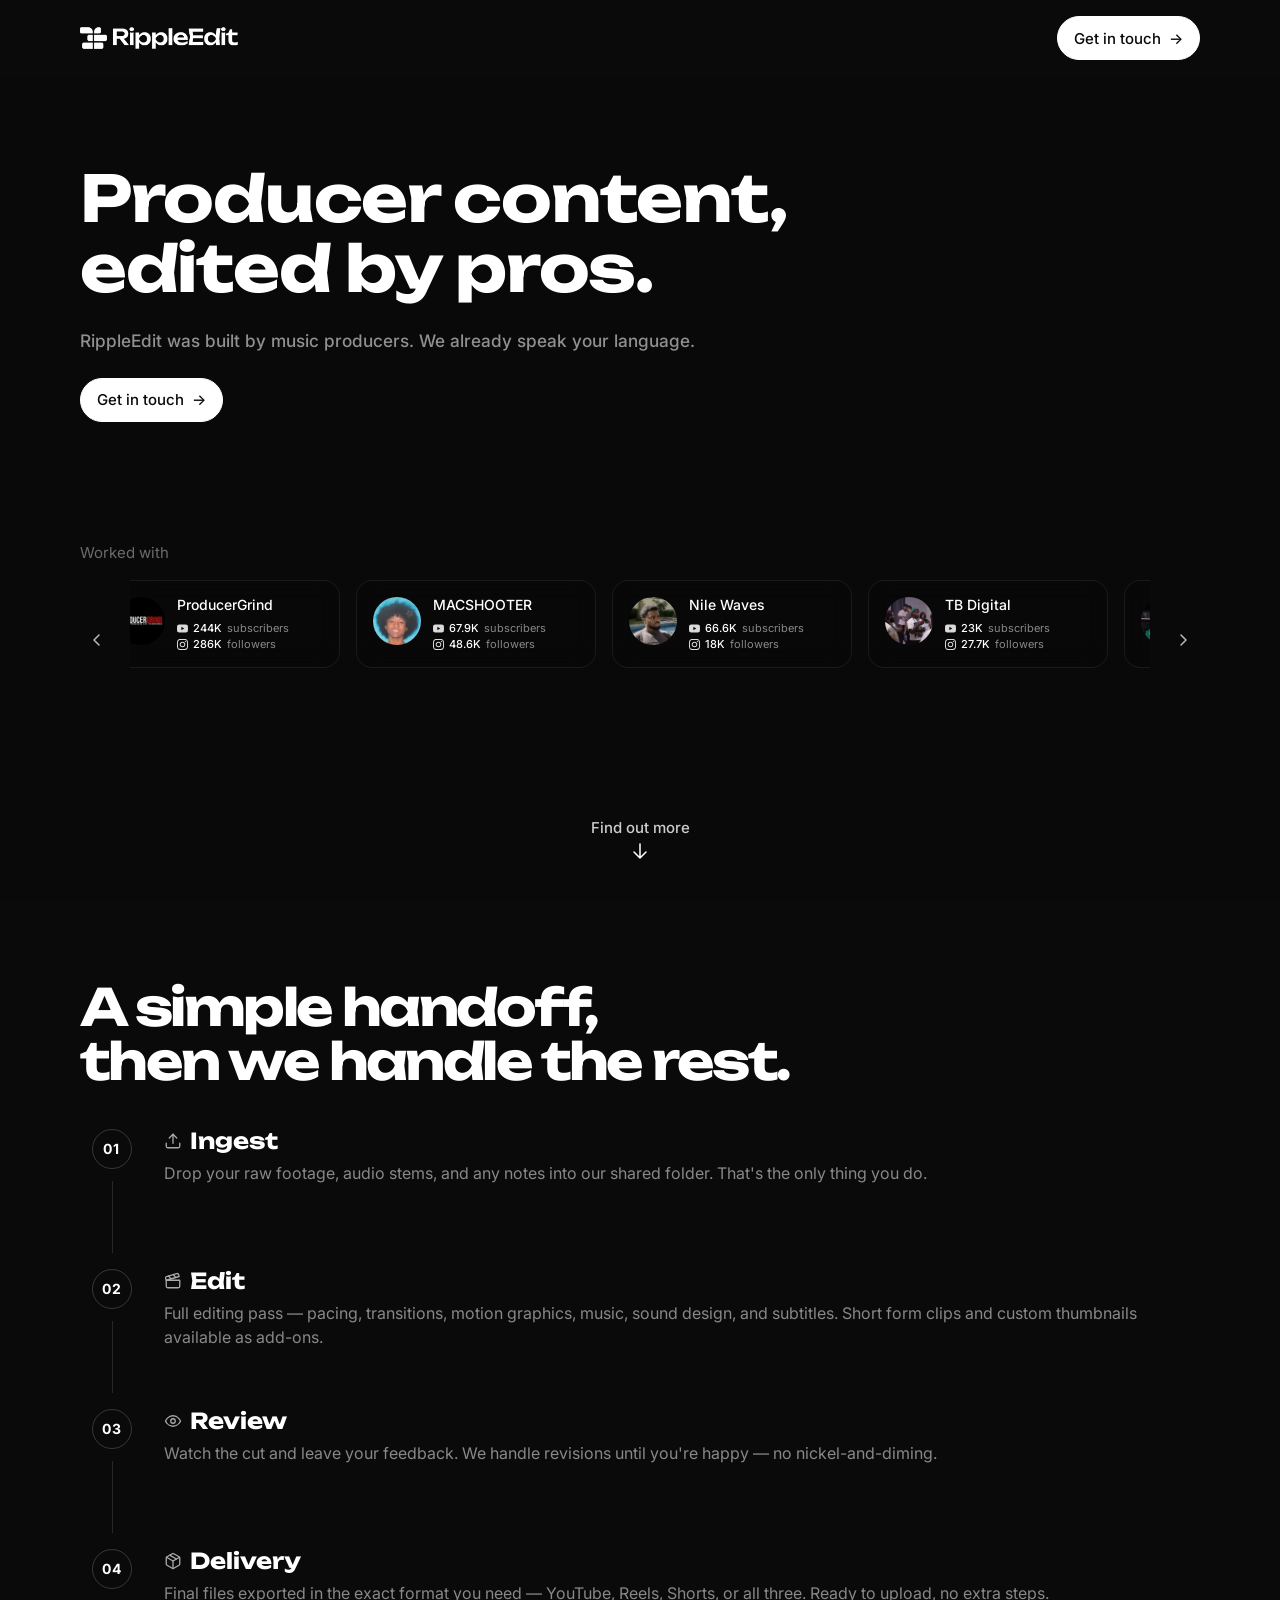
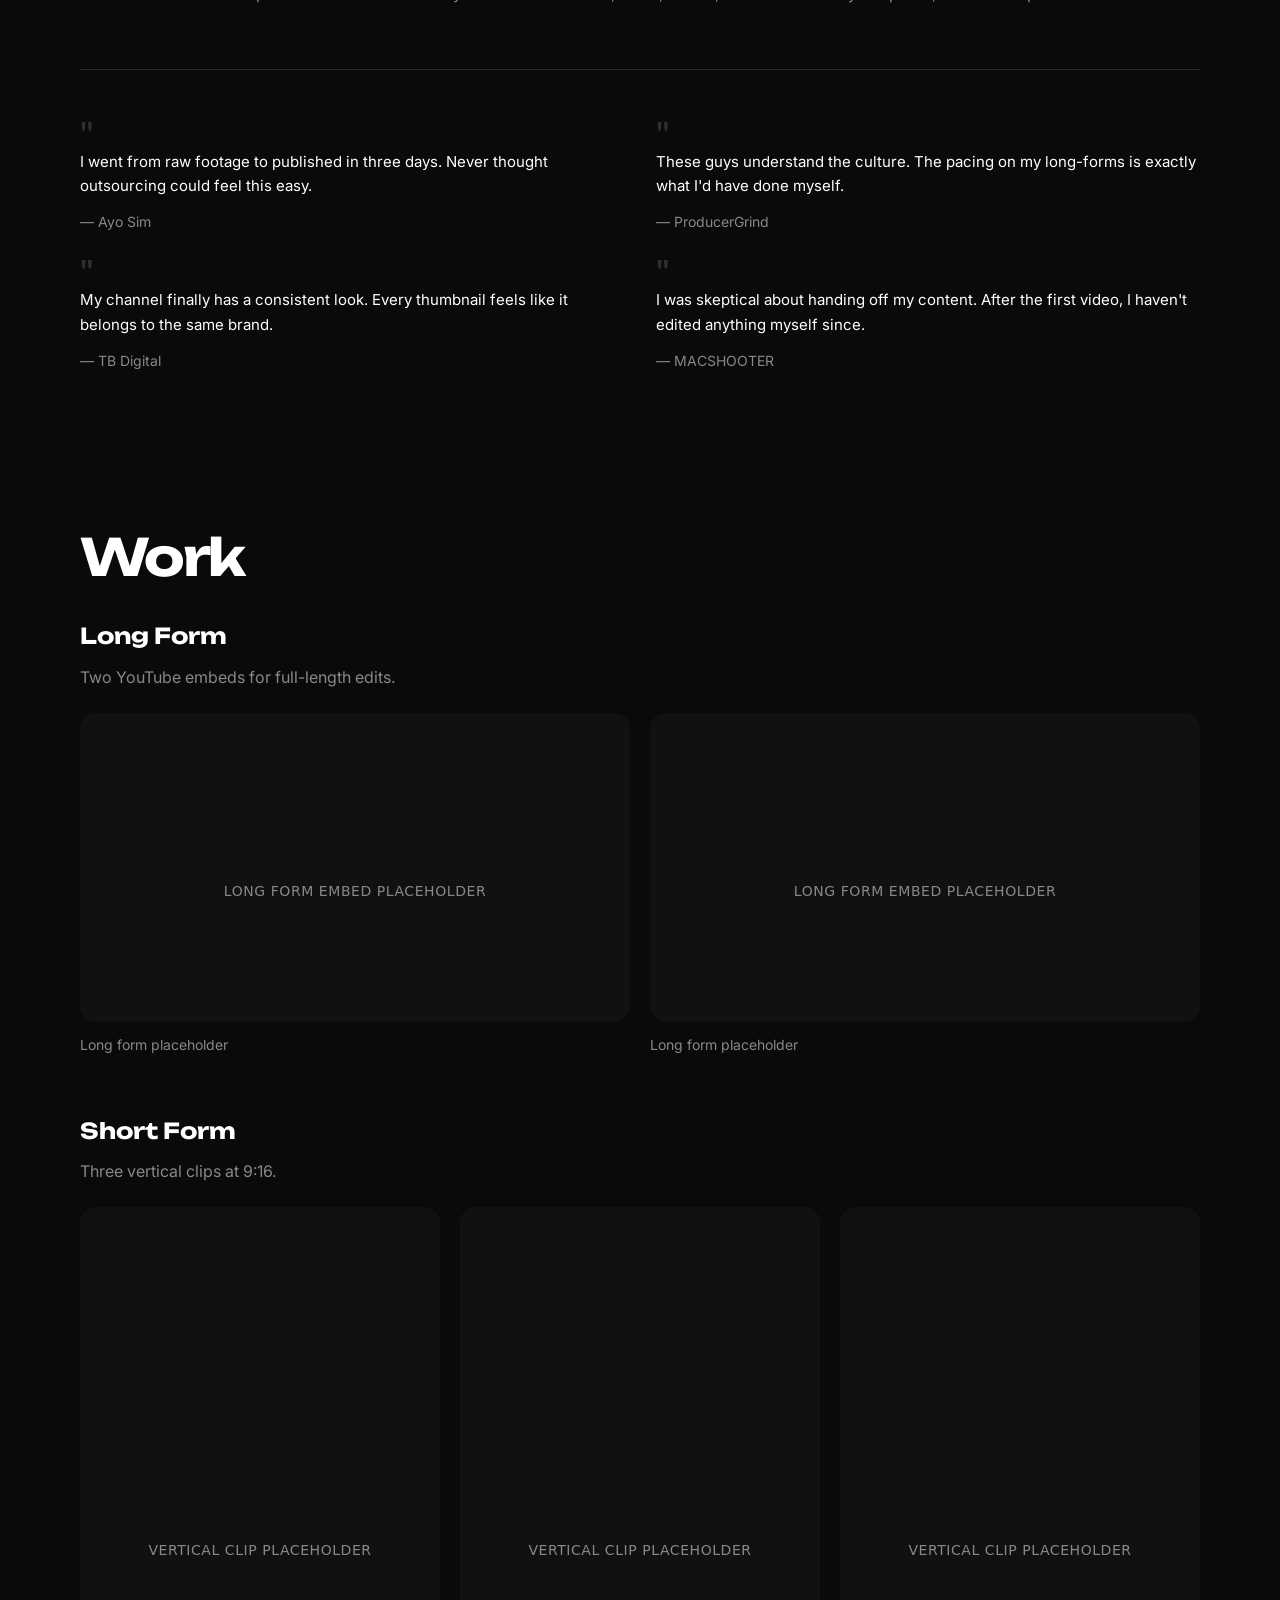
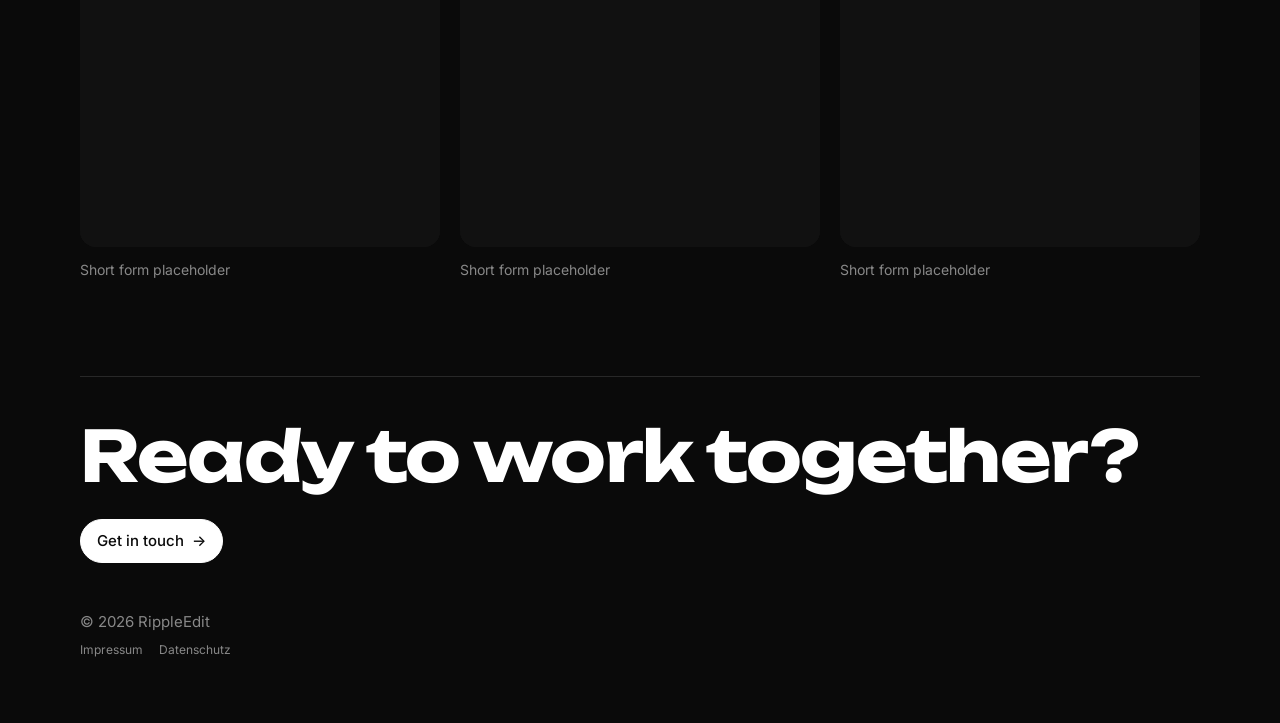
==== index.html @ df0316b4 "initial site" ====
<!DOCTYPE html>
<html lang="en">
  <head>
    <meta charset="UTF-8" />
    <meta name="viewport" content="width=device-width, initial-scale=1.0" />
    <meta
      name="description"
      content="RippleEdit is a video editing brand for producers who need polished long-form and short-form content."
    />
    <title>RippleEdit</title>
    <link rel="preconnect" href="https://fonts.googleapis.com" />
    <link rel="preconnect" href="https://fonts.gstatic.com" crossorigin />
    <link href="https://fonts.googleapis.com/css2?family=Unbounded:wght@700;900&family=Inter:wght@400;500;700&display=swap" rel="stylesheet" />
    <link rel="icon" type="image/png" href="assets/favicon.png" />
    <link rel="stylesheet" href="css/styles.css" />
    <script src="js/main.js" defer></script>
  </head>
  <body>
    <header class="site-header">
      <div class="container nav-shell">
        <a class="brand" href="#top" aria-label="RippleEdit home">
          <img
            class="brand-mark"
            src="assets/logotype.png"
            alt="RippleEdit logo"
            width="auto"
            height="36"
          />
        </a>

        <a class="button button--primary button--nav" href="mailto:info@ripple-edit.com">
          Get in touch
          <span aria-hidden="true">→</span>
        </a>
      </div>
    </header>

    <main id="top">
      <section class="hero" aria-labelledby="hero-title">
        <video class="hero-video" src="assets/background-video-small.mp4" autoplay loop muted playsinline aria-hidden="true"></video>

        <div class="hero-body">
          <div class="container">

            <div class="hero-copy">
              <h1 id="hero-title">
                <span class="hero-title-line hero-title-line--nowrap">Producer content,</span>
                <span class="hero-title-line">edited by pros.</span>
              </h1>
              <p class="hero-subtitle">RippleEdit was built by music producers. We already speak your language.</p>
              <a class="button button--primary" href="#contact">
                Get in touch <span aria-hidden="true">→</span>
              </a>
            </div>
            <div class="hero-trust">
              <p class="hero-trust-label">Worked with</p>
              <div class="clients-marquee">
                <button class="clients-nav clients-nav--prev" type="button" aria-label="Scroll producers left">
                  <svg class="clients-nav-icon" width="18" height="18" viewBox="0 0 18 18" fill="none" aria-hidden="true">
                    <path d="M11 4L6 9l5 5" stroke="currentColor" stroke-width="1.5" stroke-linecap="round" stroke-linejoin="round" />
                  </svg>
                </button>

                <div class="clients-strip" tabindex="0" aria-label="Producer carousel">
                <div class="clients-track">

                  <a class="trust-card trust-card--link" href="https://www.instagram.com/producergrind/" target="_blank" rel="noopener noreferrer" aria-label="Open ProducerGrind Instagram profile">
                    <div class="trust-avatar" aria-hidden="true"><img src="assets/trust/producergrind.jpg" alt="" aria-hidden="true" /></div>
                    <div class="trust-card-body">
                      <p class="trust-name">ProducerGrind</p>
                      <div class="trust-stats">
                        <span class="trust-stat"><img class="trust-icon" src="assets/icons/youtube.svg" alt="" aria-hidden="true" /><span class="trust-stat-num">244K</span> <span class="trust-stat-label">subscribers</span></span>
                        <span class="trust-stat"><img class="trust-icon" src="assets/icons/instagram.svg" alt="" aria-hidden="true" /><span class="trust-stat-num">286K</span> <span class="trust-stat-label">followers</span></span>
                      </div>
                    </div>
                  </a>

                  <a class="trust-card trust-card--link" href="https://www.instagram.com/macshooter49/" target="_blank" rel="noopener noreferrer" aria-label="Open MACSHOOTER Instagram profile">
                    <div class="trust-avatar" aria-hidden="true"><img src="assets/trust/macshooter.jpg" alt="" aria-hidden="true" /></div>
                    <div class="trust-card-body">
                      <p class="trust-name">MACSHOOTER</p>
                      <div class="trust-stats">
                        <span class="trust-stat"><img class="trust-icon" src="assets/icons/youtube.svg" alt="" aria-hidden="true" /><span class="trust-stat-num">67.9K</span> <span class="trust-stat-label">subscribers</span></span>
                        <span class="trust-stat"><img class="trust-icon" src="assets/icons/instagram.svg" alt="" aria-hidden="true" /><span class="trust-stat-num">48.6K</span> <span class="trust-stat-label">followers</span></span>
                      </div>
                    </div>
                  </a>

                  <a class="trust-card trust-card--link" href="https://www.instagram.com/nilewaves/" target="_blank" rel="noopener noreferrer" aria-label="Open Nile Waves Instagram profile">
                    <div class="trust-avatar" aria-hidden="true"><img src="assets/trust/nile-waves.jpg" alt="" aria-hidden="true" /></div>
                    <div class="trust-card-body">
                      <p class="trust-name">Nile Waves</p>
                      <div class="trust-stats">
                        <span class="trust-stat"><img class="trust-icon" src="assets/icons/youtube.svg" alt="" aria-hidden="true" /><span class="trust-stat-num">66.6K</span> <span class="trust-stat-label">subscribers</span></span>
                        <span class="trust-stat"><img class="trust-icon" src="assets/icons/instagram.svg" alt="" aria-hidden="true" /><span class="trust-stat-num">18K</span> <span class="trust-stat-label">followers</span></span>
                      </div>
                    </div>
                  </a>

                  <a class="trust-card trust-card--link" href="https://www.instagram.com/prodbytbdigital/" target="_blank" rel="noopener noreferrer" aria-label="Open TB Digital Instagram profile">
                    <div class="trust-avatar" aria-hidden="true"><img src="assets/trust/tb-digital.jpg" alt="" aria-hidden="true" /></div>
                    <div class="trust-card-body">
                      <p class="trust-name">TB Digital</p>
                      <div class="trust-stats">
                        <span class="trust-stat"><img class="trust-icon" src="assets/icons/youtube.svg" alt="" aria-hidden="true" /><span class="trust-stat-num">23K</span> <span class="trust-stat-label">subscribers</span></span>
                        <span class="trust-stat"><img class="trust-icon" src="assets/icons/instagram.svg" alt="" aria-hidden="true" /><span class="trust-stat-num">27.7K</span> <span class="trust-stat-label">followers</span></span>
                      </div>
                    </div>
                  </a>

                  <a class="trust-card trust-card--link" href="https://www.instagram.com/ebononthetrack/" target="_blank" rel="noopener noreferrer" aria-label="Open EbonOnTheTrack Instagram profile">
                    <div class="trust-avatar" aria-hidden="true"><img src="assets/trust/ebon-on-the-track.jpg" alt="" aria-hidden="true" /></div>
                    <div class="trust-card-body">
                      <p class="trust-name">EbonOnTheTrack</p>
                      <div class="trust-stats">
                        <span class="trust-stat"><img class="trust-icon" src="assets/icons/youtube.svg" alt="" aria-hidden="true" /><span class="trust-stat-num">23.9K</span> <span class="trust-stat-label">subscribers</span></span>
                        <span class="trust-stat"><img class="trust-icon" src="assets/icons/instagram.svg" alt="" aria-hidden="true" /><span class="trust-stat-num">16.3K</span> <span class="trust-stat-label">followers</span></span>
                      </div>
                    </div>
                  </a>

                  <a class="trust-card trust-card--link" href="https://www.instagram.com/legacybeats/" target="_blank" rel="noopener noreferrer" aria-label="Open Legacy Beats Instagram profile">
                    <div class="trust-avatar" aria-hidden="true"><img src="assets/trust/legacy-beats.jpg" alt="" aria-hidden="true" /></div>
                    <div class="trust-card-body">
                      <p class="trust-name">Legacy Beats</p>
                      <div class="trust-stats">
                        <span class="trust-stat"><img class="trust-icon" src="assets/icons/instagram.svg" alt="" aria-hidden="true" /><span class="trust-stat-num">39.6K</span> <span class="trust-stat-label">followers</span></span>
                      </div>
                    </div>
                  </a>

                  <a class="trust-card trust-card--link" href="https://www.instagram.com/prodjuko/" target="_blank" rel="noopener noreferrer" aria-label="Open Juko Instagram profile">
                    <div class="trust-avatar" aria-hidden="true"><img src="assets/trust/juko.jpg" alt="" aria-hidden="true" /></div>
                    <div class="trust-card-body">
                      <p class="trust-name">Juko</p>
                      <div class="trust-stats">
                        <span class="trust-stat"><img class="trust-icon" src="assets/icons/instagram.svg" alt="" aria-hidden="true" /><span class="trust-stat-num">18K</span> <span class="trust-stat-label">followers</span></span>
                      </div>
                    </div>
                  </a>

                  <a class="trust-card trust-card--link" href="https://www.instagram.com/1ayosim/" target="_blank" rel="noopener noreferrer" aria-label="Open Ayo Sim Instagram profile">
                    <div class="trust-avatar" aria-hidden="true"><img src="assets/trust/ayo-sim.jpg" alt="" aria-hidden="true" /></div>
                    <div class="trust-card-body">
                      <p class="trust-name">Ayo Sim</p>
                      <div class="trust-stats">
                        <span class="trust-stat"><img class="trust-icon" src="assets/icons/youtube.svg" alt="" aria-hidden="true" /><span class="trust-stat-num">1.9K</span> <span class="trust-stat-label">subscribers</span></span>
                        <span class="trust-stat"><img class="trust-icon" src="assets/icons/instagram.svg" alt="" aria-hidden="true" /><span class="trust-stat-num">11.6K</span> <span class="trust-stat-label">followers</span></span>
                      </div>
                    </div>
                  </a>

                  <a class="trust-card trust-card--link" href="https://www.instagram.com/prodantar_/" target="_blank" rel="noopener noreferrer" aria-label="Open Antar Instagram profile">
                    <div class="trust-avatar" aria-hidden="true"><img src="assets/trust/big-antar.jpg" alt="" aria-hidden="true" /></div>
                    <div class="trust-card-body">
                      <p class="trust-name">Antar</p>
                      <div class="trust-stats">
                        <span class="trust-stat"><img class="trust-icon" src="assets/icons/youtube.svg" alt="" aria-hidden="true" /><span class="trust-stat-num">500</span> <span class="trust-stat-label">subscribers</span></span>
                        <span class="trust-stat"><img class="trust-icon" src="assets/icons/instagram.svg" alt="" aria-hidden="true" /><span class="trust-stat-num">7.8K</span> <span class="trust-stat-label">followers</span></span>
                      </div>
                    </div>
                  </a>
                </div>
                <div class="clients-track" aria-hidden="true">

                  <a class="trust-card trust-card--link" href="https://www.instagram.com/producergrind/" target="_blank" rel="noopener noreferrer" aria-label="Open ProducerGrind Instagram profile">
                    <div class="trust-avatar" aria-hidden="true"><img src="assets/trust/producergrind.jpg" alt="" aria-hidden="true" /></div>
                    <div class="trust-card-body">
                      <p class="trust-name">ProducerGrind</p>
                      <div class="trust-stats">
                        <span class="trust-stat"><img class="trust-icon" src="assets/icons/youtube.svg" alt="" aria-hidden="true" /><span class="trust-stat-num">244K</span> <span class="trust-stat-label">subscribers</span></span>
                        <span class="trust-stat"><img class="trust-icon" src="assets/icons/instagram.svg" alt="" aria-hidden="true" /><span class="trust-stat-num">286K</span> <span class="trust-stat-label">followers</span></span>
                      </div>
                    </div>
                  </a>

                  <a class="trust-card trust-card--link" href="https://www.instagram.com/macshooter49/" target="_blank" rel="noopener noreferrer" aria-label="Open MACSHOOTER Instagram profile">
                    <div class="trust-avatar" aria-hidden="true"><img src="assets/trust/macshooter.jpg" alt="" aria-hidden="true" /></div>
                    <div class="trust-card-body">
                      <p class="trust-name">MACSHOOTER</p>
                      <div class="trust-stats">
                        <span class="trust-stat"><img class="trust-icon" src="assets/icons/youtube.svg" alt="" aria-hidden="true" /><span class="trust-stat-num">67.9K</span> <span class="trust-stat-label">subscribers</span></span>
                        <span class="trust-stat"><img class="trust-icon" src="assets/icons/instagram.svg" alt="" aria-hidden="true" /><span class="trust-stat-num">48.6K</span> <span class="trust-stat-label">followers</span></span>
                      </div>
                    </div>
                  </a>

                  <a class="trust-card trust-card--link" href="https://www.instagram.com/nilewaves/" target="_blank" rel="noopener noreferrer" aria-label="Open Nile Waves Instagram profile">
                    <div class="trust-avatar" aria-hidden="true"><img src="assets/trust/nile-waves.jpg" alt="" aria-hidden="true" /></div>
                    <div class="trust-card-body">
                      <p class="trust-name">Nile Waves</p>
                      <div class="trust-stats">
                        <span class="trust-stat"><img class="trust-icon" src="assets/icons/youtube.svg" alt="" aria-hidden="true" /><span class="trust-stat-num">66.6K</span> <span class="trust-stat-label">subscribers</span></span>
                        <span class="trust-stat"><img class="trust-icon" src="assets/icons/instagram.svg" alt="" aria-hidden="true" /><span class="trust-stat-num">18K</span> <span class="trust-stat-label">followers</span></span>
                      </div>
                    </div>
                  </a>

                  <a class="trust-card trust-card--link" href="https://www.instagram.com/prodbytbdigital/" target="_blank" rel="noopener noreferrer" aria-label="Open TB Digital Instagram profile">
                    <div class="trust-avatar" aria-hidden="true"><img src="assets/trust/tb-digital.jpg" alt="" aria-hidden="true" /></div>
                    <div class="trust-card-body">
                      <p class="trust-name">TB Digital</p>
                      <div class="trust-stats">
                        <span class="trust-stat"><img class="trust-icon" src="assets/icons/youtube.svg" alt="" aria-hidden="true" /><span class="trust-stat-num">23K</span> <span class="trust-stat-label">subscribers</span></span>
                        <span class="trust-stat"><img class="trust-icon" src="assets/icons/instagram.svg" alt="" aria-hidden="true" /><span class="trust-stat-num">27.7K</span> <span class="trust-stat-label">followers</span></span>
                      </div>
                    </div>
                  </a>

                  <a class="trust-card trust-card--link" href="https://www.instagram.com/ebononthetrack/" target="_blank" rel="noopener noreferrer" aria-label="Open EbonOnTheTrack Instagram profile">
                    <div class="trust-avatar" aria-hidden="true"><img src="assets/trust/ebon-on-the-track.jpg" alt="" aria-hidden="true" /></div>
                    <div class="trust-card-body">
                      <p class="trust-name">EbonOnTheTrack</p>
                      <div class="trust-stats">
                        <span class="trust-stat"><img class="trust-icon" src="assets/icons/youtube.svg" alt="" aria-hidden="true" /><span class="trust-stat-num">23.9K</span> <span class="trust-stat-label">subscribers</span></span>
                        <span class="trust-stat"><img class="trust-icon" src="assets/icons/instagram.svg" alt="" aria-hidden="true" /><span class="trust-stat-num">16.3K</span> <span class="trust-stat-label">followers</span></span>
                      </div>
                    </div>
                  </a>

                  <a class="trust-card trust-card--link" href="https://www.instagram.com/legacybeats/" target="_blank" rel="noopener noreferrer" aria-label="Open Legacy Beats Instagram profile">
                    <div class="trust-avatar" aria-hidden="true"><img src="assets/trust/legacy-beats.jpg" alt="" aria-hidden="true" /></div>
                    <div class="trust-card-body">
                      <p class="trust-name">Legacy Beats</p>
                      <div class="trust-stats">
                        <span class="trust-stat"><img class="trust-icon" src="assets/icons/instagram.svg" alt="" aria-hidden="true" /><span class="trust-stat-num">39.6K</span> <span class="trust-stat-label">followers</span></span>
                      </div>
                    </div>
                  </a>

                  <a class="trust-card trust-card--link" href="https://www.instagram.com/prodjuko/" target="_blank" rel="noopener noreferrer" aria-label="Open Juko Instagram profile">
                    <div class="trust-avatar" aria-hidden="true"><img src="assets/trust/juko.jpg" alt="" aria-hidden="true" /></div>
                    <div class="trust-card-body">
                      <p class="trust-name">Juko</p>
                      <div class="trust-stats">
                        <span class="trust-stat"><img class="trust-icon" src="assets/icons/instagram.svg" alt="" aria-hidden="true" /><span class="trust-stat-num">18K</span> <span class="trust-stat-label">followers</span></span>
                      </div>
                    </div>
                  </a>

                  <a class="trust-card trust-card--link" href="https://www.instagram.com/1ayosim/" target="_blank" rel="noopener noreferrer" aria-label="Open Ayo Sim Instagram profile">
                    <div class="trust-avatar" aria-hidden="true"><img src="assets/trust/ayo-sim.jpg" alt="" aria-hidden="true" /></div>
                    <div class="trust-card-body">
                      <p class="trust-name">Ayo Sim</p>
                      <div class="trust-stats">
                        <span class="trust-stat"><img class="trust-icon" src="assets/icons/youtube.svg" alt="" aria-hidden="true" /><span class="trust-stat-num">1.9K</span> <span class="trust-stat-label">subscribers</span></span>
                        <span class="trust-stat"><img class="trust-icon" src="assets/icons/instagram.svg" alt="" aria-hidden="true" /><span class="trust-stat-num">11.6K</span> <span class="trust-stat-label">followers</span></span>
                      </div>
                    </div>
                  </a>

                  <a class="trust-card trust-card--link" href="https://www.instagram.com/prodantar_/" target="_blank" rel="noopener noreferrer" aria-label="Open Antar Instagram profile">
                    <div class="trust-avatar" aria-hidden="true"><img src="assets/trust/big-antar.jpg" alt="" aria-hidden="true" /></div>
                    <div class="trust-card-body">
                      <p class="trust-name">Antar</p>
                      <div class="trust-stats">
                        <span class="trust-stat"><img class="trust-icon" src="assets/icons/youtube.svg" alt="" aria-hidden="true" /><span class="trust-stat-num">500</span> <span class="trust-stat-label">subscribers</span></span>
                        <span class="trust-stat"><img class="trust-icon" src="assets/icons/instagram.svg" alt="" aria-hidden="true" /><span class="trust-stat-num">7.8K</span> <span class="trust-stat-label">followers</span></span>
                      </div>
                    </div>
                  </a>
                </div>
                </div>

                <button class="clients-nav clients-nav--next" type="button" aria-label="Scroll producers right">
                  <svg class="clients-nav-icon" width="18" height="18" viewBox="0 0 18 18" fill="none" aria-hidden="true">
                    <path d="M7 4l5 5-5 5" stroke="currentColor" stroke-width="1.5" stroke-linecap="round" stroke-linejoin="round" />
                  </svg>
                </button>
              </div>
            </div>

          </div>
        </div>

        <div class="hero-scroll-wrap">
          <button class="hero-scroll" aria-label="Scroll down to learn more">
            <span class="hero-scroll-label">Find out more</span>
            <svg class="hero-scroll-arrow" width="20" height="20" viewBox="0 0 20 20" fill="none" xmlns="http://www.w3.org/2000/svg">
              <path d="M10 3v14M4 11l6 6 6-6" stroke="currentColor" stroke-width="1.5" stroke-linecap="round" stroke-linejoin="round"/>
            </svg>
          </button>
        </div>
      </section>

      <section class="process section" aria-labelledby="process-title">
        <div class="container">
          <div class="section-heading">
            <h2 id="process-title">A simple handoff,<br><span style="white-space: nowrap">then we handle the rest.</span></h2>
          </div>

          <div class="process-timeline" role="list">

            <article class="process-step" data-step="1" role="listitem">
              <div class="process-marker" aria-hidden="true">
                <span class="process-number">01</span>
                <span class="process-line"></span>
              </div>
              <div class="process-content">
                <h3><svg width="18" height="18" viewBox="0 0 24 24" fill="none" stroke="currentColor" stroke-width="1.75" stroke-linecap="round" stroke-linejoin="round" aria-hidden="true"><path d="M21 15v4a2 2 0 0 1-2 2H5a2 2 0 0 1-2-2v-4"/><polyline points="17 8 12 3 7 8"/><line x1="12" x2="12" y1="3" y2="15"/></svg>Ingest</h3>
                <p>Drop your raw footage, audio stems, and any notes into our shared folder. That's the only thing you do.</p>
              </div>
            </article>

            <article class="process-step" data-step="2" role="listitem">
              <div class="process-marker" aria-hidden="true">
                <span class="process-number">02</span>
                <span class="process-line"></span>
              </div>
              <div class="process-content">
                <h3><svg width="18" height="18" viewBox="0 0 24 24" fill="none" stroke="currentColor" stroke-width="1.75" stroke-linecap="round" stroke-linejoin="round" aria-hidden="true"><path d="M20.2 6 3 11l-.9-2.4c-.3-1.1.3-2.2 1.3-2.5l13.5-4c1.1-.3 2.2.3 2.5 1.3Z"/><path d="m6.2 5.3 3.1 3.9"/><path d="m12.4 3.4 3.1 3.8"/><path d="M3 11h18v8a2 2 0 0 1-2 2H5a2 2 0 0 1-2-2Z"/></svg>Edit</h3>
                <p>Full editing pass — pacing, transitions, motion graphics, music, sound design, and subtitles. Short form clips and custom thumbnails available as add-ons.</p>
              </div>
            </article>

            <article class="process-step" data-step="3" role="listitem">
              <div class="process-marker" aria-hidden="true">
                <span class="process-number">03</span>
                <span class="process-line"></span>
              </div>
              <div class="process-content">
                <h3><svg width="18" height="18" viewBox="0 0 24 24" fill="none" stroke="currentColor" stroke-width="1.75" stroke-linecap="round" stroke-linejoin="round" aria-hidden="true"><path d="M2 12s3-7 10-7 10 7 10 7-3 7-10 7-10-7-10-7Z"/><circle cx="12" cy="12" r="3"/></svg>Review</h3>
                <p>Watch the cut and leave your feedback. We handle revisions until you're happy — no nickel-and-diming.</p>
              </div>
            </article>

            <article class="process-step" data-step="4" role="listitem">
              <div class="process-marker" aria-hidden="true">
                <span class="process-number">04</span>
              </div>
              <div class="process-content">
                <h3><svg width="18" height="18" viewBox="0 0 24 24" fill="none" stroke="currentColor" stroke-width="1.75" stroke-linecap="round" stroke-linejoin="round" aria-hidden="true"><path d="M16.5 9.4 7.55 4.24"/><path d="M21 16V8a2 2 0 0 0-1-1.73l-7-4a2 2 0 0 0-2 0l-7 4A2 2 0 0 0 3 8v8a2 2 0 0 0 1 1.73l7 4a2 2 0 0 0 2 0l7-4A2 2 0 0 0 21 16z"/><polyline points="3.29 7 12 12 20.71 7"/><line x1="12" x2="12" y1="22" y2="12"/></svg>Delivery</h3>
                <p>Final files exported in the exact format you need — YouTube, Reels, Shorts, or all three. Ready to upload, no extra steps.</p>
              </div>
            </article>

          </div>

          <div class="testimonials" aria-label="Client testimonials">
            <figure class="testimonial">
              <blockquote>
                <span class="testimonial-mark" aria-hidden="true">"</span>
                <p class="testimonial-text">I went from raw footage to published in three days. Never thought outsourcing could feel this easy.</p>
              </blockquote>
              <figcaption class="testimonial-author">— Ayo Sim</figcaption>
            </figure>
            <figure class="testimonial">
              <blockquote>
                <span class="testimonial-mark" aria-hidden="true">"</span>
                <p class="testimonial-text">These guys understand the culture. The pacing on my long-forms is exactly what I'd have done myself.</p>
              </blockquote>
              <figcaption class="testimonial-author">— ProducerGrind</figcaption>
            </figure>
            <figure class="testimonial">
              <blockquote>
                <span class="testimonial-mark" aria-hidden="true">"</span>
                <p class="testimonial-text">My channel finally has a consistent look. Every thumbnail feels like it belongs to the same brand.</p>
              </blockquote>
              <figcaption class="testimonial-author">— TB Digital</figcaption>
            </figure>
            <figure class="testimonial">
              <blockquote>
                <span class="testimonial-mark" aria-hidden="true">"</span>
                <p class="testimonial-text">I was skeptical about handing off my content. After the first video, I haven't edited anything myself since.</p>
              </blockquote>
              <figcaption class="testimonial-author">— MACSHOOTER</figcaption>
            </figure>
          </div>

        </div>
      </section>

      <section class="portfolio section" aria-labelledby="work-title">
        <div class="container">
          <div class="section-heading">
            <h2 id="work-title">Work</h2>
          </div>

          <div class="portfolio-block">
            <div class="portfolio-header">
              <h3>Long Form</h3>
              <p>Two YouTube embeds for full-length edits.</p>
            </div>

            <div class="portfolio-grid portfolio-grid--long">
              <figure class="embed-card embed-card--long">
                <!-- REPLACE: swap src with a real YouTube embed URL -->
                <iframe
                  title="Long form portfolio placeholder 1"
                  srcdoc='<!doctype html><html lang="en"><head><meta charset="utf-8"><meta name="viewport" content="width=device-width, initial-scale=1"><style>html,body{margin:0;height:100%;background:#111;color:#fff;font-family:Inter,system-ui,sans-serif}body{display:grid;place-items:center;text-align:center;padding:24px}p{margin:0;color:#888;font-size:14px;line-height:1.4;letter-spacing:.04em;text-transform:uppercase}</style></head><body><p>Long form embed placeholder</p></body></html>'
                  loading="lazy"
                  referrerpolicy="no-referrer"
                ></iframe>
                <figcaption class="embed-caption">Long form placeholder</figcaption>
              </figure>

              <figure class="embed-card embed-card--long">
                <!-- REPLACE: swap src with a real YouTube embed URL -->
                <iframe
                  title="Long form portfolio placeholder 2"
                  srcdoc='<!doctype html><html lang="en"><head><meta charset="utf-8"><meta name="viewport" content="width=device-width, initial-scale=1"><style>html,body{margin:0;height:100%;background:#111;color:#fff;font-family:Inter,system-ui,sans-serif}body{display:grid;place-items:center;text-align:center;padding:24px}p{margin:0;color:#888;font-size:14px;line-height:1.4;letter-spacing:.04em;text-transform:uppercase}</style></head><body><p>Long form embed placeholder</p></body></html>'
                  loading="lazy"
                  referrerpolicy="no-referrer"
                ></iframe>
                <figcaption class="embed-caption">Long form placeholder</figcaption>
              </figure>
            </div>
          </div>

          <div class="portfolio-block">
            <div class="portfolio-header">
              <h3>Short Form</h3>
              <p>Three vertical clips at 9:16.</p>
            </div>

            <div class="portfolio-grid portfolio-grid--short">
              <figure class="embed-card embed-card--short">
                <!-- REPLACE: swap with a real vertical video embed or clip -->
                <iframe
                  title="Short form portfolio placeholder 1"
                  srcdoc='<!doctype html><html lang="en"><head><meta charset="utf-8"><meta name="viewport" content="width=device-width, initial-scale=1"><style>html,body{margin:0;height:100%;background:#111;color:#fff;font-family:Inter,system-ui,sans-serif}body{display:grid;place-items:center;text-align:center;padding:24px}p{margin:0;color:#888;font-size:14px;line-height:1.4;letter-spacing:.04em;text-transform:uppercase}</style></head><body><p>Vertical clip placeholder</p></body></html>'
                  loading="lazy"
                  referrerpolicy="no-referrer"
                ></iframe>
                <figcaption class="embed-caption">Short form placeholder</figcaption>
              </figure>

              <figure class="embed-card embed-card--short">
                <!-- REPLACE: swap with a real vertical video embed or clip -->
                <iframe
                  title="Short form portfolio placeholder 2"
                  srcdoc='<!doctype html><html lang="en"><head><meta charset="utf-8"><meta name="viewport" content="width=device-width, initial-scale=1"><style>html,body{margin:0;height:100%;background:#111;color:#fff;font-family:Inter,system-ui,sans-serif}body{display:grid;place-items:center;text-align:center;padding:24px}p{margin:0;color:#888;font-size:14px;line-height:1.4;letter-spacing:.04em;text-transform:uppercase}</style></head><body><p>Vertical clip placeholder</p></body></html>'
                  loading="lazy"
                  referrerpolicy="no-referrer"
                ></iframe>
                <figcaption class="embed-caption">Short form placeholder</figcaption>
              </figure>

              <figure class="embed-card embed-card--short">
                <!-- REPLACE: swap with a real vertical video embed or clip -->
                <iframe
                  title="Short form portfolio placeholder 3"
                  srcdoc='<!doctype html><html lang="en"><head><meta charset="utf-8"><meta name="viewport" content="width=device-width, initial-scale=1"><style>html,body{margin:0;height:100%;background:#111;color:#fff;font-family:Inter,system-ui,sans-serif}body{display:grid;place-items:center;text-align:center;padding:24px}p{margin:0;color:#888;font-size:14px;line-height:1.4;letter-spacing:.04em;text-transform:uppercase}</style></head><body><p>Vertical clip placeholder</p></body></html>'
                  loading="lazy"
                  referrerpolicy="no-referrer"
                ></iframe>
                <figcaption class="embed-caption">Short form placeholder</figcaption>
              </figure>
            </div>
          </div>
        </div>
      </section>
    </main>

    <footer class="footer section" id="contact">
      <div class="container footer-inner">
        <div class="footer-copy">
          <h2>Ready to work together?</h2>
          <a class="button button--primary" href="mailto:info@ripple-edit.com">
            Get in touch
            <span aria-hidden="true">→</span>
          </a>
        </div>
        <p class="footer-note">© 2026 RippleEdit</p>
        <nav class="footer-legal" aria-label="Legal">
          <a href="impressum.html">Impressum</a>
          <a href="datenschutz.html">Datenschutz</a>
        </nav>
      </div>
    </footer>
  </body>
</html>
---- css/styles.css ----
:root {
  --color-bg: #0a0a0a;
  --color-text: #ffffff;
  --color-muted: #888888;
  --color-accent: #c0392b;
  --color-border: rgba(255, 255, 255, 0.12);
  --color-border-strong: rgba(255, 255, 255, 0.18);

  --font-sans: "Inter", system-ui, -apple-system, BlinkMacSystemFont, "Segoe UI", sans-serif;
  --font-heading: "Unbounded", sans-serif;

  --space-1: 0.25rem;
  --space-2: 0.5rem;
  --space-3: 0.75rem;
  --space-4: 1rem;
  --space-5: 1.25rem;
  --space-6: 1.5rem;
  --space-8: 2rem;
  --space-10: 2.5rem;
  --space-12: 3rem;
  --space-16: 4rem;
  --space-20: 5rem;
  --space-24: 6rem;
  --space-32: 8rem;

  --container-width: 1120px;
  --radius-media: 16px;
  --radius-pill: 999px;
  --header-height: 76px;

  --font-size-xs:   0.6875rem;
  --font-size-sm:   0.875rem;
  --font-size-base: 0.9375rem;
  --font-size-md:   1rem;
  --font-size-lg:   1.125rem;

  --font-weight-normal: 400;
  --font-weight-medium: 500;
  --font-weight-bold:   700;

  --letter-spacing-ui:    0.12em;
  --letter-spacing-tight: -0.02em;

  --transition-base: 180ms ease;
}

*,
*::before,
*::after {
  box-sizing: border-box;
}

html {
  scroll-behavior: smooth;
}

body {
  margin: 0;
  background: var(--color-bg);
  color: var(--color-text);
  font-family: var(--font-sans);
  line-height: 1.5;
  overflow-x: hidden;
  text-rendering: optimizeLegibility;
  -webkit-font-smoothing: antialiased;
}

img,
iframe {
  display: block;
  max-width: 100%;
}

img {
  height: auto;
}

a {
  color: inherit;
  text-decoration: none;
}

button,
a {
  -webkit-tap-highlight-color: transparent;
}

main {
  display: block;
}

.container {
  width: min(calc(100% - 2rem), var(--container-width));
  margin: 0 auto;
}

.section {
  padding: var(--space-20) 0;
}

.site-header {
  position: sticky;
  top: 0;
  z-index: 20;
  background: var(--color-bg);
  border-bottom: 1px solid transparent;
}

.nav-shell {
  min-height: var(--header-height);
  display: flex;
  align-items: center;
  justify-content: space-between;
  gap: var(--space-4);
}

.brand {
  display: inline-flex;
  align-items: center;
  gap: var(--space-3);
  min-width: 0;
}

.brand-mark {
  height: 36px;
  width: auto;
  display: block;
  flex: 0 0 auto;
}

.button {
  display: inline-flex;
  align-items: center;
  justify-content: center;
  gap: 0.5rem;
  min-height: 2.75rem;
  padding: 0.75rem 1rem;
  border: 1px solid var(--color-border-strong);
  border-radius: var(--radius-pill);
  font-size: var(--font-size-base);
  font-weight: var(--font-weight-medium);
  line-height: 1;
  white-space: nowrap;
  cursor: pointer;
  transition: transform var(--transition-base), background-color var(--transition-base), color var(--transition-base);
}

.button--primary {
  background: var(--color-text);
  color: var(--color-bg);
  border-color: var(--color-text);
}

.button--nav {
  flex: 0 0 auto;
}

.button:hover {
  transform: translateY(-3px);
}

.button:focus-visible,
.brand:focus-visible,
.embed-card iframe:focus-visible {
  outline: 2px solid var(--color-accent);
  outline-offset: 3px;
}

.hero {
  position: relative;
  overflow: hidden;
  height: calc(100svh - var(--header-height));
  display: flex;
  flex-direction: column;
  justify-content: space-between;
}

.hero::after {
  content: "";
  position: absolute;
  inset: 0;
  background: rgba(10, 10, 10, 0.38);
  z-index: 0;
  pointer-events: none;
}

.hero-video {
  position: absolute;
  inset: 0;
  width: 100%;
  height: 100%;
  object-fit: cover;
  opacity: 0.5;
  z-index: 0;
  pointer-events: none;
}

.hero-body {
  position: relative;
  z-index: 1;
  flex: 1;
  display: flex;
  align-items: stretch;
  padding-top: var(--space-11);
  padding-bottom: var(--space-6);
}

.hero-body .container {
  min-height: 100%;
  display: flex;
  flex-direction: column;
  justify-content: center;
  gap: var(--space-6);
}

.hero-copy {
  max-width: 52rem;
  display: flex;
  flex-direction: column;
  align-items: flex-start;
  gap: 0;
}

h1,
h2,
h3 {
  font-family: var(--font-heading);
}

.hero h1 {
  margin: 0;
  font-size: clamp(2.15rem, 5vw, 4.75rem);
  line-height: 1.1;
  letter-spacing: -0.02em;
  margin-bottom: var(--space-6);
}

.hero-title-line {
  display: block;
}

.hero-title-line--nowrap {
  white-space: nowrap;
}

.hero-subtitle {
  margin: 0;
  color: rgba(255, 255, 255, 0.55);
  font-size: clamp(0.75rem, 1.35vw, 1.25rem);
  line-height: 1.5;
  font-weight: var(--font-weight-medium);
  max-width: 40rem;
  white-space: nowrap;
  margin-bottom: var(--space-6);
}

.hero-trust {
  position: relative;
  z-index: 1;
  margin-top: var(--space-24);
  padding-bottom: 0;
}

.hero-trust-label {
  margin: 0 0 var(--space-2);
  font-family: var(--font-sans);
  font-size: var(--font-size-base);
  font-weight: var(--font-weight-normal);
  letter-spacing: 0;
  text-transform: none;
  color: rgba(255, 255, 255, 0.4);
  padding-left: 0;
}

.clients-marquee {
  position: relative;
  display: flex;
  align-items: center;
  gap: var(--space-3);
  isolation: isolate;
  overflow: visible;
}

.clients-strip {
  display: flex;
  flex: 1 1 auto;
  overflow-x: auto;
  overflow-y: visible;
  gap: 0;
  padding: var(--space-2) 0 var(--space-10);
  scrollbar-width: none;
  -ms-overflow-style: none;
  min-width: 0;
  position: relative;
  z-index: 1;
  overscroll-behavior-x: contain;
}

.clients-strip::-webkit-scrollbar {
  display: none;
}

.clients-track {
  display: flex;
  gap: var(--space-4);
  flex-shrink: 0;
  padding-right: var(--space-4);
}

.clients-track + .clients-track {
  padding-left: var(--space-4);
}

.trust-card {
  flex: 0 0 auto;
  width: 240px;
  background: rgba(10, 10, 10, 0.15);
  backdrop-filter: blur(12px);
  -webkit-backdrop-filter: blur(12px);
  border: 1px solid rgba(255, 255, 255, 0.07);
  border-radius: var(--radius-media);
  padding: var(--space-4);
  display: flex;
  flex-direction: row;
  align-items: flex-start;
  gap: var(--space-3);
}

.trust-card--link {
  color: inherit;
  text-decoration: none;
  cursor: pointer;
  transition: transform var(--transition-base), background-color var(--transition-base), border-color var(--transition-base), box-shadow var(--transition-base);
}

.trust-card--link:hover,
.trust-card--link:focus-visible {
  transform: translateY(-4px);
  background: rgba(14, 14, 14, 0.52);
  border-color: rgba(255, 255, 255, 0.18);
  box-shadow: 0 14px 36px rgba(0, 0, 0, 0.32);
}

.trust-card--link:focus-visible {
  outline: 2px solid var(--color-accent);
  outline-offset: 3px;
}

.trust-card-body {
  display: flex;
  flex-direction: column;
  gap: var(--space-2);
  min-width: 0;
}

.trust-avatar {
  width: 48px;
  height: 48px;
  border-radius: 50%;
  overflow: hidden;
  flex-shrink: 0;
  background: rgba(255, 255, 255, 0.06);
}
.trust-avatar img {
  width: 100%;
  height: 100%;
  display: block;
  object-fit: cover;
}

.trust-name {
  margin: 0;
  font-size: var(--font-size-sm);
  font-weight: var(--font-weight-medium);
  color: var(--color-text);
  line-height: 1.2;
  white-space: nowrap;
  overflow: hidden;
  text-overflow: ellipsis;
}

.trust-stats {
  display: flex;
  flex-direction: column;
  gap: 3px;
}

.trust-stat {
  display: flex;
  align-items: center;
  gap: 5px;
  font-size: var(--font-size-xs);
  color: var(--color-muted);
  line-height: 1.2;
}

.trust-stat-num {
  color: var(--color-text);
  font-weight: var(--font-weight-medium);
}

.trust-stat-label {
  color: var(--color-muted);
}

.trust-icon {
  width: 11px;
  height: 11px;
  flex-shrink: 0;
  opacity: 0.85;
  display: block;
}

.clients-nav {
  appearance: none;
  position: relative;
  flex: 0 0 auto;
  width: auto;
  height: auto;
  border: 0;
  border-radius: 0;
  background: transparent;
  color: rgba(255, 255, 255, 0.72);
  display: grid;
  place-items: center;
  padding: var(--space-4) var(--space-2);
  cursor: pointer;
  z-index: 2;
  pointer-events: auto;
  transition: transform var(--transition-base), color var(--transition-base), opacity var(--transition-base);
}

.clients-nav:hover,
.clients-nav:focus-visible {
  color: rgba(255, 255, 255, 0.94);
  transform: scale(1.06);
}

.clients-nav:focus-visible {
  outline: 2px solid var(--color-accent);
  outline-offset: 3px;
}

.clients-nav--prev {
  margin-right: var(--space-1);
}

.clients-nav--next {
  margin-left: var(--space-1);
}

.clients-nav-icon {
  display: block;
  pointer-events: none;
}

.hero-scroll-wrap {
  position: relative;
  z-index: 1;
  display: flex;
  justify-content: center;
  padding-bottom: var(--space-10);
}

.hero-scroll {
  appearance: none;
  background: none;
  border: none;
  padding: 0;
  cursor: pointer;
  display: flex;
  flex-direction: column;
  align-items: center;
  gap: 4px;
  color: var(--color-text);
  transition: transform var(--transition-base), color var(--transition-base);
}

.hero-scroll-label {
  font-family: var(--font-sans);
  font-size: var(--font-size-base);
  font-weight: var(--font-weight-medium);
  letter-spacing: 0;
  text-transform: none;
  color: rgba(255, 255, 255, 0.8);
}

.hero-scroll-arrow {
  display: block;
  transition: transform var(--transition-base);
}

.hero-scroll:hover {
  transform: translateY(-3px);
  color: rgba(255, 255, 255, 0.9);
}

.footer h2 {
  margin: 0;
  font-size: clamp(2.25rem, 5.5vw, 5rem);
  line-height: 1.1;
  letter-spacing: -0.02em;
}

.section-heading {
  margin-bottom: var(--space-10);
}

.section-heading h2 {
  margin: 0;
  font-size: clamp(2rem, 4vw, 3.5rem);
  line-height: 1.05;
  letter-spacing: -0.05em;
}

.process-timeline {
  position: relative;
  display: grid;
  gap: var(--space-4);
}

.process-step {
  position: relative;
  display: grid;
  grid-template-columns: 4rem 1fr;
  gap: var(--space-5);
  align-items: start;
  opacity: 0;
  transform: translateY(30px);
}

.process-step.is-visible {
  opacity: 1;
  transform: translateY(0);
}

.process-marker {
  position: relative;
  display: flex;
  flex-direction: column;
  align-items: center;
}

.process-number {
  display: inline-flex;
  align-items: center;
  justify-content: center;
  width: 2.5rem;
  height: 2.5rem;
  border: 1px solid var(--color-border-strong);
  border-radius: 50%;
  color: var(--color-text);
  font-size: 0.875rem;
  font-weight: 700;
  letter-spacing: 0.08em;
}

.process-line {
  width: 1px;
  flex: 1;
  min-height: 4.5rem;
  margin-top: var(--space-3);
  background: var(--color-border);
}

.process-step:last-child .process-line {
  display: none;
}

.process-content {
  padding-bottom: var(--space-6);
}

.process-step:last-child .process-content {
  padding-bottom: 0;
}

.process-content h3,
.portfolio-header h3 {
  margin: 0;
  font-size: 1.375rem;
  line-height: 1.1;
}

.process-step-label {
  display: block;
  font-size: var(--font-size-xs);
  color: var(--color-muted);
  font-weight: var(--font-weight-medium);
  letter-spacing: 0.1em;
  margin-bottom: var(--space-2);
}

.process-content h3 {
  display: flex;
  align-items: center;
  gap: 0.5rem;
}

.process-content h3 svg {
  flex-shrink: 0;
  opacity: 0.65;
}

.process-content p,
.portfolio-header p {
  margin: var(--space-2) 0 0;
  color: var(--color-muted);
  font-size: 1rem;
}

.process-addons {
  display: flex;
  flex-wrap: wrap;
  gap: var(--space-3);
  margin-top: var(--space-8);
}

.pill {
  display: inline-flex;
  align-items: center;
  justify-content: center;
  min-height: 2.5rem;
  padding: 0.5rem 0.875rem;
  border: 1px solid var(--color-border-strong);
  border-radius: var(--radius-pill);
  color: var(--color-text);
  font-size: 0.875rem;
  font-weight: 500;
}

.testimonials {
  display: grid;
  grid-template-columns: repeat(2, 1fr);
  gap: var(--space-6) var(--space-8);
  margin-top: var(--space-16);
  padding-top: var(--space-12);
  border-top: 1px solid var(--color-border);
}

.testimonial {
  margin: 0;
  display: flex;
  flex-direction: column;
  gap: var(--space-3);
}

.testimonial blockquote {
  margin: 0;
}

.testimonial-mark {
  display: block;
  font-size: 2rem;
  line-height: 1;
  color: rgba(255, 255, 255, 0.15);
  font-family: var(--font-heading);
  margin-bottom: 0;
}

.testimonial-text {
  margin: 0;
  font-size: var(--font-size-base);
  line-height: 1.65;
  color: var(--color-text);
}

.testimonial-author {
  font-size: var(--font-size-sm);
  color: var(--color-muted);
  font-style: normal;
}

.portfolio {
  padding-bottom: var(--space-24);
}

.portfolio-block + .portfolio-block {
  margin-top: var(--space-16);
}

.portfolio-header {
  display: flex;
  flex-direction: column;
  gap: var(--space-2);
  margin-bottom: var(--space-6);
}

.portfolio-grid {
  display: grid;
  gap: var(--space-5);
}

.portfolio-grid--long {
  grid-template-columns: repeat(2, minmax(0, 1fr));
}

.portfolio-grid--short {
  grid-template-columns: repeat(3, minmax(0, 1fr));
}

.embed-card {
  margin: 0;
}

.embed-card iframe {
  width: 100%;
  border: 0;
  border-radius: var(--radius-media);
  background: #111111;
  object-fit: cover;
  aspect-ratio: 16 / 9;
}

.embed-card--short iframe {
  aspect-ratio: 9 / 16;
}

.embed-caption {
  margin-top: var(--space-3);
  color: var(--color-muted);
  font-size: 0.875rem;
}

.footer {
  padding-top: 0;
  padding-bottom: var(--space-16);
}

.footer-inner {
  padding-top: var(--space-10);
  border-top: 1px solid var(--color-border);
}

.footer-copy {
  display: flex;
  flex-direction: column;
  align-items: flex-start;
  gap: var(--space-6);
}

.footer-note {
  margin: var(--space-12) 0 0;
  color: var(--color-muted);
  font-size: 0.9375rem;
}

.footer-legal {
  display: flex;
  gap: var(--space-4);
  margin-top: var(--space-2);
}

.footer-legal a {
  font-size: 0.75rem;
  color: var(--color-muted);
  text-decoration: none;
}

.footer-legal a:hover {
  color: var(--color-text);
}

@media (max-width: 900px) {
  .testimonials {
    grid-template-columns: 1fr;
  }

  .portfolio-grid--long,
  .portfolio-grid--short {
    grid-template-columns: 1fr;
  }
}

@media (max-width: 700px) {
  :root {
    --header-height: 68px;
  }

  .section {
    padding: var(--space-16) 0;
  }

  .nav-shell {
    gap: var(--space-3);
  }

  .button--nav {
    padding-inline: 0.9rem;
  }

  .hero {
    height: calc(100svh - var(--header-height));
  }

  .hero h1 {
    font-size: clamp(2.5rem, 12vw, 4.25rem);
  }

  .hero-subtitle {
    font-size: clamp(0.78rem, 2.9vw, 0.98rem);
  }

  .footer h2 {
    font-size: clamp(2.5rem, 13vw, 4.25rem);
  }

  .hero-body {
    padding-top: var(--space-7);
    padding-bottom: var(--space-6);
  }

  .hero-body .container {
    gap: var(--space-7);
  }

  .hero-copy {
    gap: 0;
  }

  .hero-trust {
    margin-top: var(--space-6);
  }

  .hero-scroll-wrap {
    padding-bottom: var(--space-8);
  }

  .clients-strip {
    padding-inline: 0;
    padding-top: var(--space-1);
    padding-bottom: var(--space-8);
  }

  .clients-nav {
    width: 1.15rem;
    height: 1.15rem;
  }

  .process-step {
    grid-template-columns: 3.25rem 1fr;
    gap: var(--space-4);
  }

  .process-number {
    width: 2.25rem;
    height: 2.25rem;
    font-size: 0.8rem;
  }

  .process-line {
    min-height: 3.5rem;
  }

  .portfolio {
    padding-bottom: var(--space-20);
  }

  .footer {
    padding-bottom: var(--space-12);
  }
}

@media (max-width: 520px) {
  .container {
    width: min(calc(100% - 1.25rem), var(--container-width));
  }

  .button {
    font-size: 0.875rem;
  }

  .button--nav {
    padding-inline: 0.85rem;
  }

  .process-content h3,
  .portfolio-header h3 {
    font-size: 1.25rem;
  }

  .footer-copy {
    gap: var(--space-5);
  }
}

@media (max-width: 380px) {
  .nav-shell {
    flex-wrap: wrap;
  }

  .button--nav {
    margin-left: auto;
  }
}
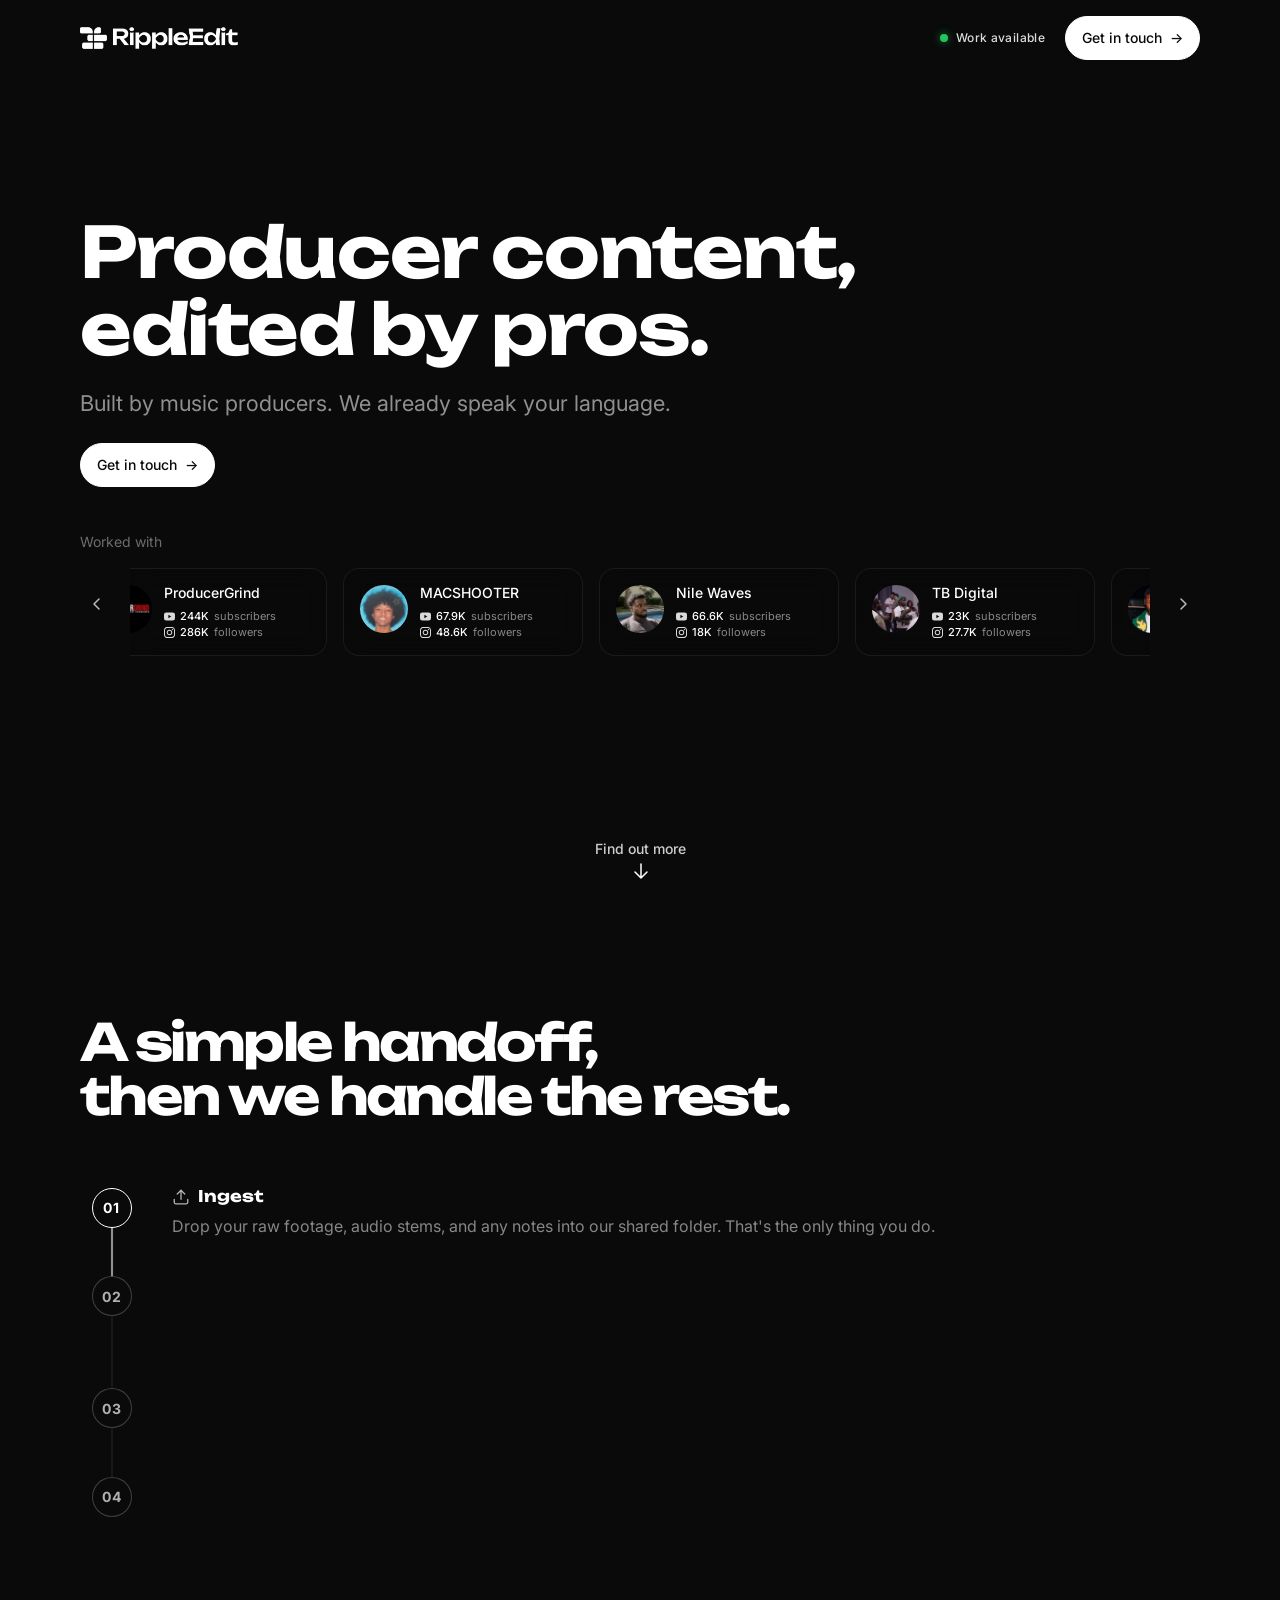
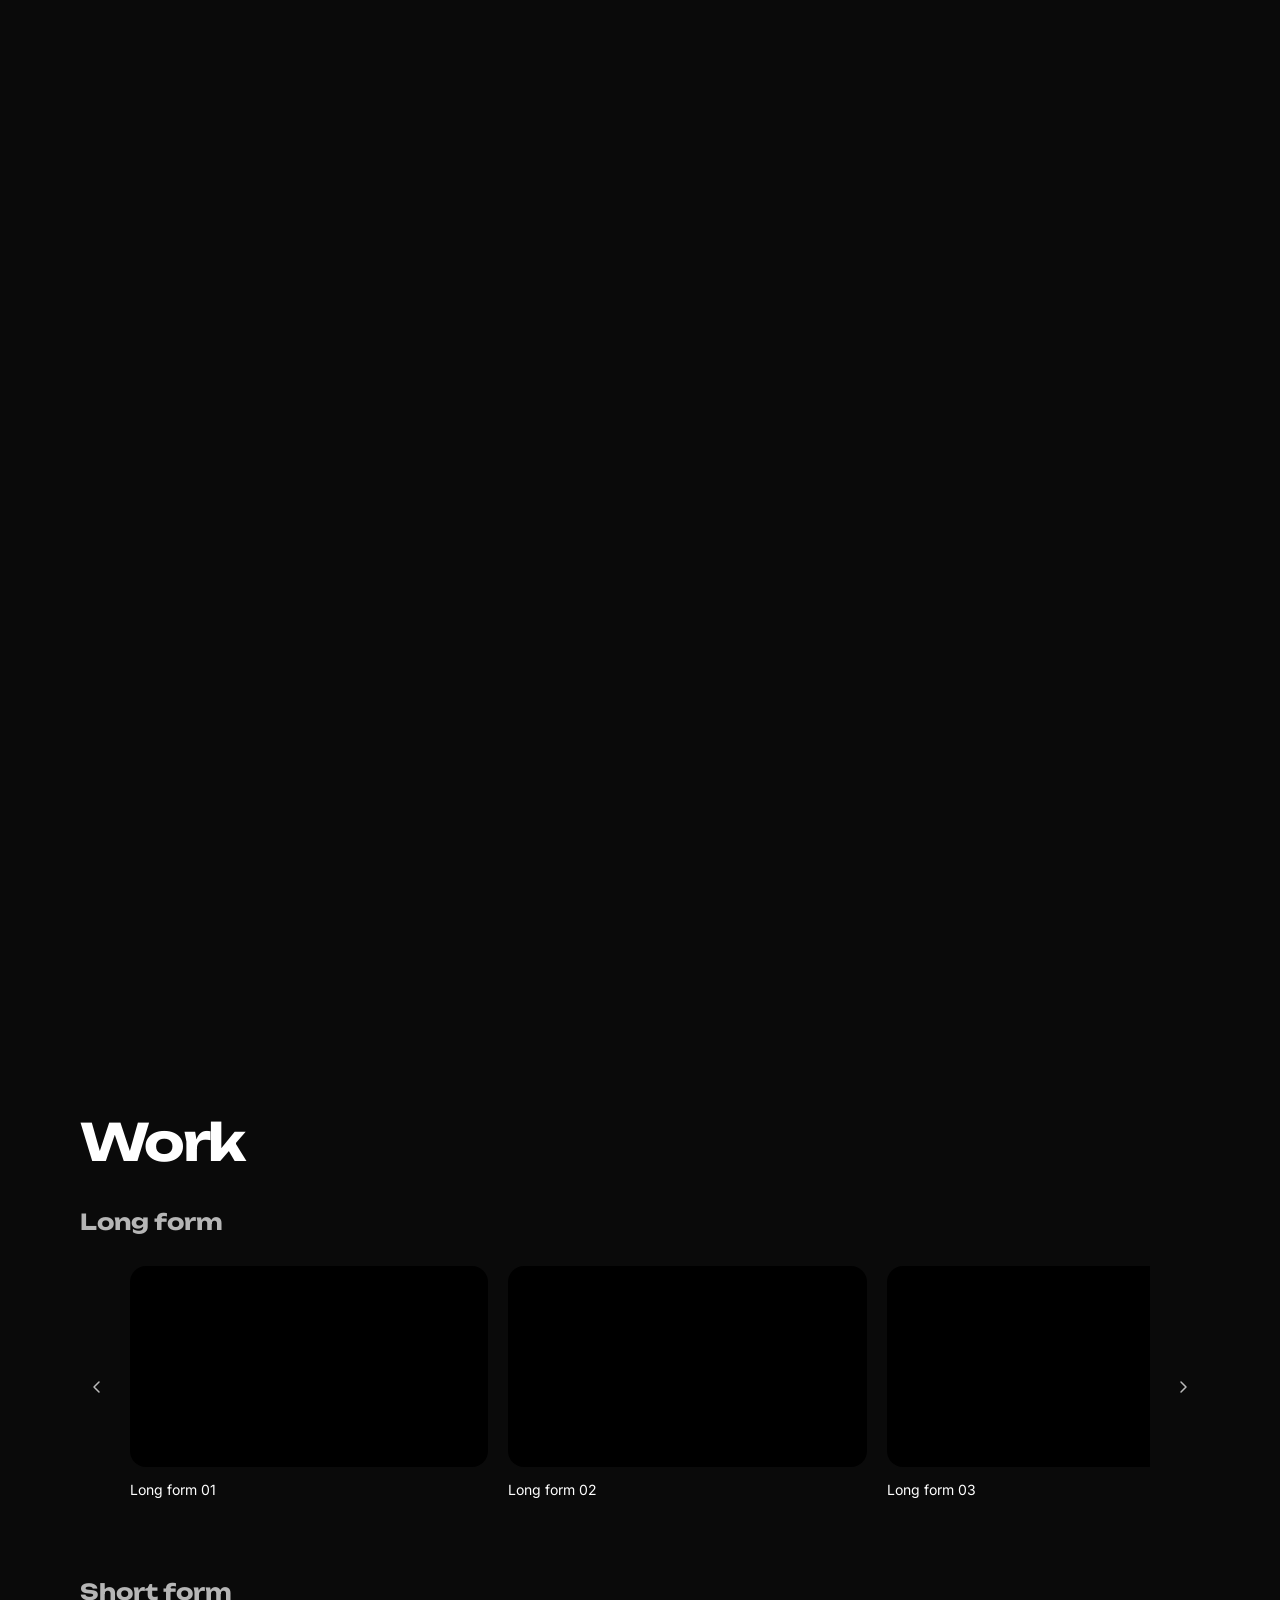
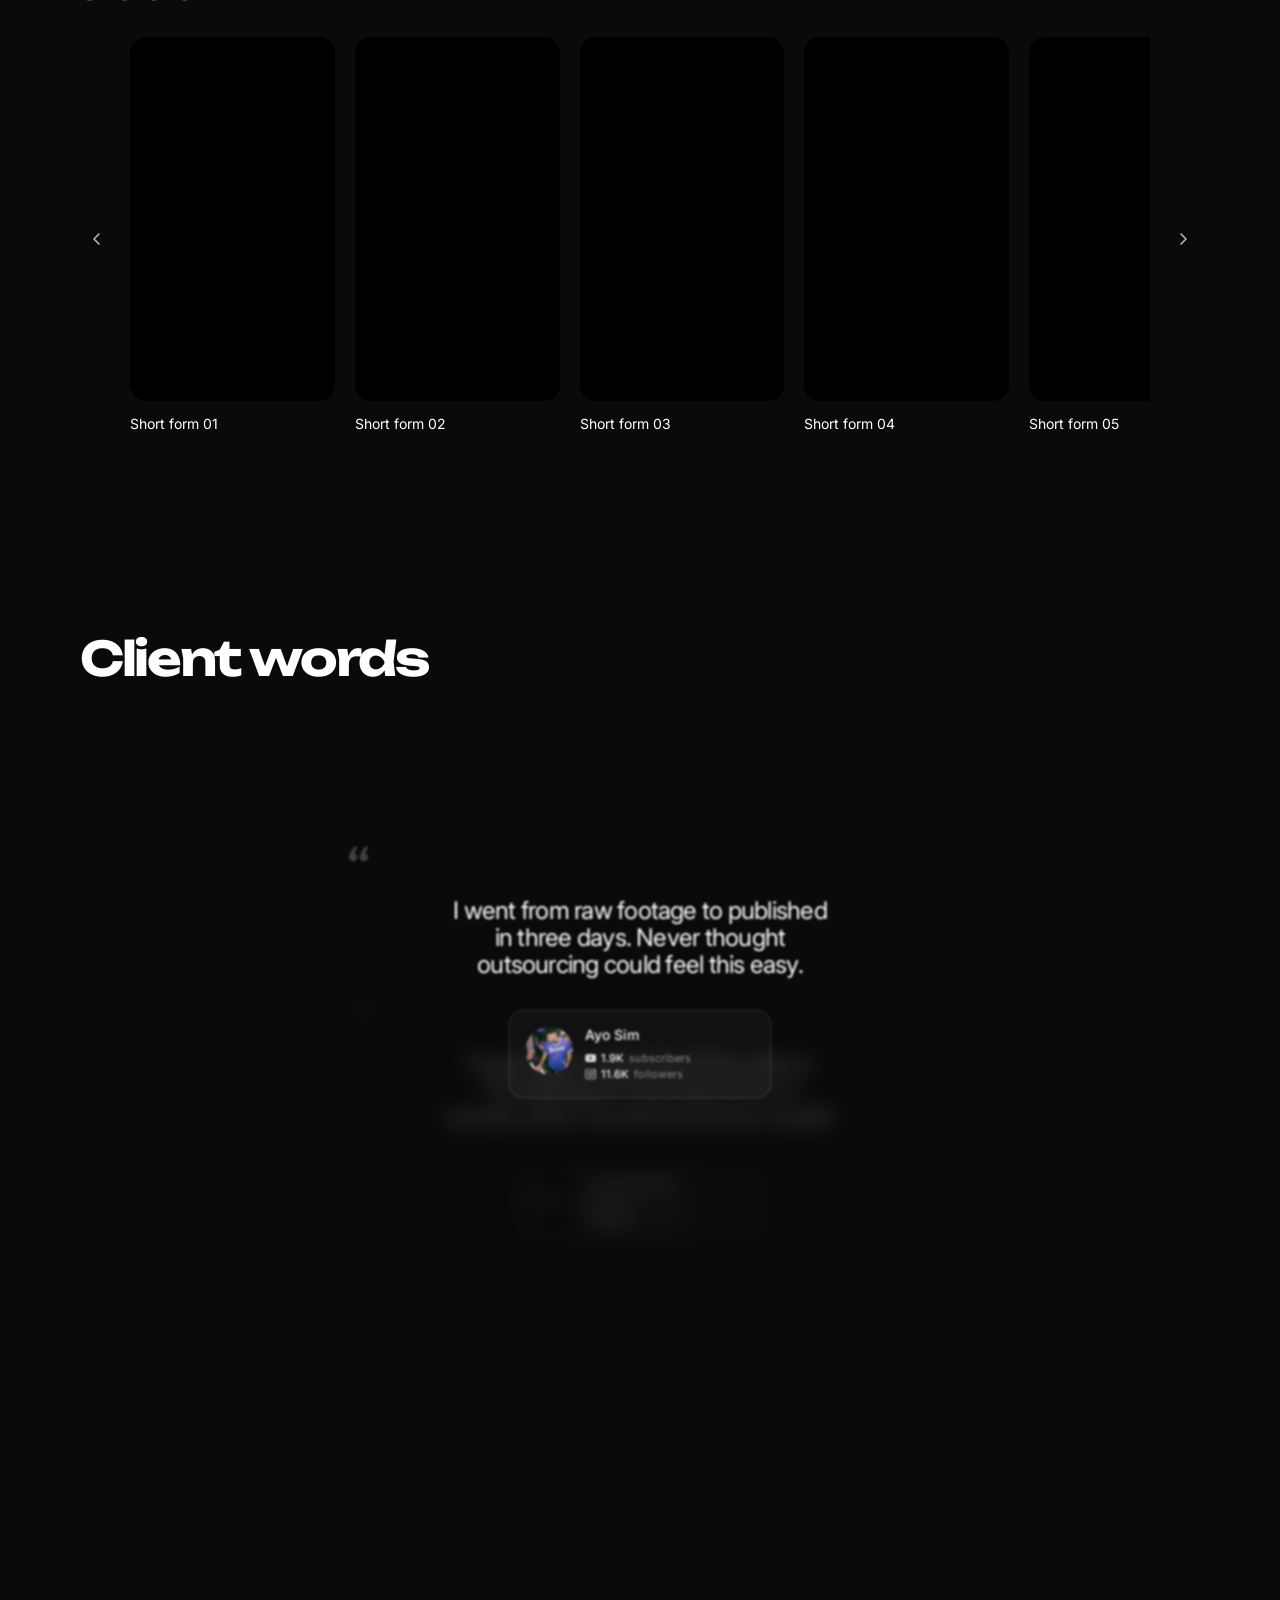
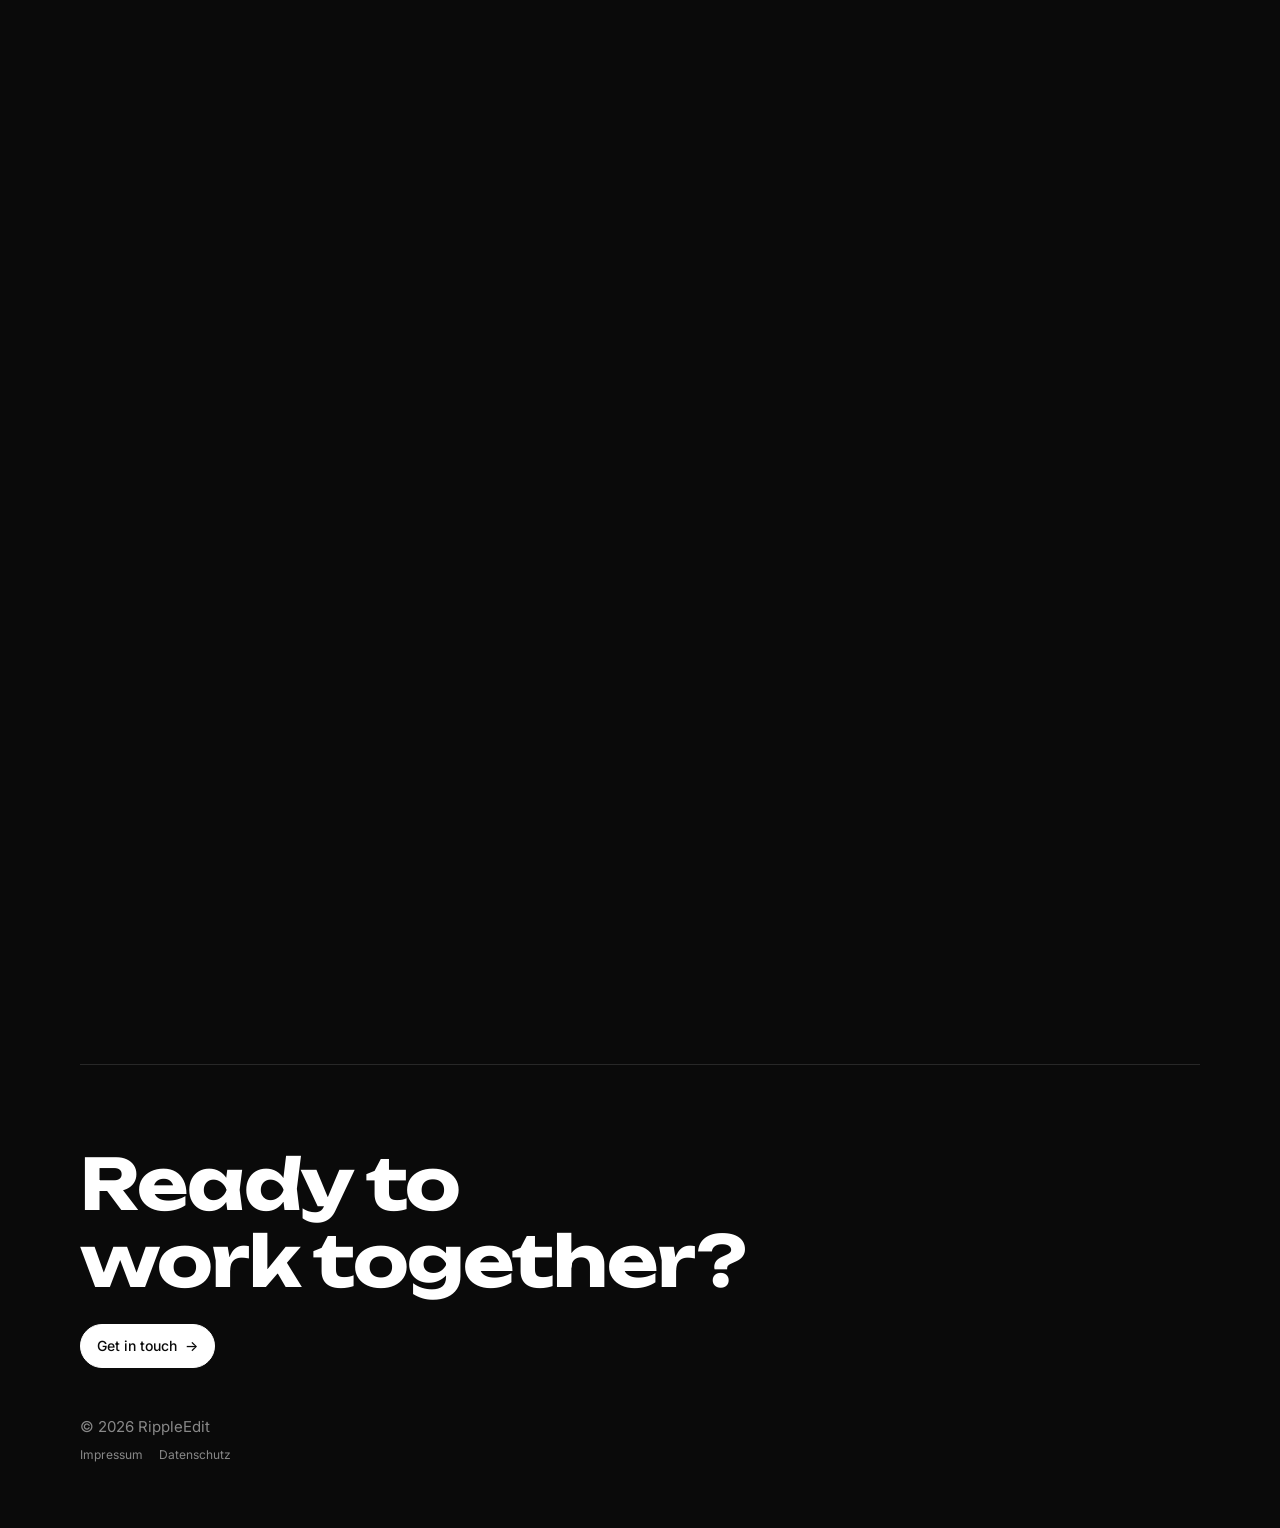
==== commit 8aa1b590: "Launch website updates" ====
--- a/index.html
+++ b/index.html
@@ -10,10 +10,12 @@
     <title>RippleEdit</title>
     <link rel="preconnect" href="https://fonts.googleapis.com" />
     <link rel="preconnect" href="https://fonts.gstatic.com" crossorigin />
-    <link href="https://fonts.googleapis.com/css2?family=Unbounded:wght@700;900&family=Inter:wght@400;500;700&display=swap" rel="stylesheet" />
+    <link href="https://fonts.googleapis.com/css2?family=Inter:wght@400;500;700&family=Unbounded:wght@700;900&display=swap" rel="stylesheet" />
     <link rel="icon" type="image/png" href="assets/favicon.png" />
     <link rel="stylesheet" href="css/styles.css" />
-    <script src="js/main.js" defer></script>
+    <link rel="stylesheet" href="css/hero.css" />
+    <link rel="stylesheet" href="css/sections.css" />
+    <script type="module" src="js/main.js"></script>
   </head>
   <body>
     <header class="site-header">
@@ -28,16 +30,22 @@
           />
         </a>
 
-        <a class="button button--primary button--nav" href="mailto:info@ripple-edit.com">
-          Get in touch
-          <span aria-hidden="true">→</span>
-        </a>
+        <div class="header-actions">
+          <span class="availability-pill availability-pill--header">
+            <span class="availability-dot availability-dot--pulse" aria-hidden="true"></span>
+            <span class="availability-pill-text">Work available</span>
+          </span>
+          <a class="button button--primary button--nav" href="contact.html">
+            Get in touch
+            <span aria-hidden="true">→</span>
+          </a>
+        </div>
       </div>
     </header>
 
     <main id="top">
       <section class="hero" aria-labelledby="hero-title">
-        <video class="hero-video" src="assets/background-video-small.mp4" autoplay loop muted playsinline aria-hidden="true"></video>
+        <video class="hero-video" src="assets/background-video-small_shortened.mp4" autoplay loop muted playsinline preload="auto" aria-hidden="true"></video>
 
         <div class="hero-body">
           <div class="container">
@@ -47,8 +55,8 @@
                 <span class="hero-title-line hero-title-line--nowrap">Producer content,</span>
                 <span class="hero-title-line">edited by pros.</span>
               </h1>
-              <p class="hero-subtitle">RippleEdit was built by music producers. We already speak your language.</p>
-              <a class="button button--primary" href="#contact">
+              <p class="hero-subtitle">Built by music producers. We already speak your language.</p>
+              <a class="button button--primary" href="contact.html">
                 Get in touch <span aria-hidden="true">→</span>
               </a>
             </div>
@@ -62,204 +70,202 @@
                 </button>
 
                 <div class="clients-strip" tabindex="0" aria-label="Producer carousel">
-                <div class="clients-track">
-
-                  <a class="trust-card trust-card--link" href="https://www.instagram.com/producergrind/" target="_blank" rel="noopener noreferrer" aria-label="Open ProducerGrind Instagram profile">
-                    <div class="trust-avatar" aria-hidden="true"><img src="assets/trust/producergrind.jpg" alt="" aria-hidden="true" /></div>
-                    <div class="trust-card-body">
-                      <p class="trust-name">ProducerGrind</p>
-                      <div class="trust-stats">
-                        <span class="trust-stat"><img class="trust-icon" src="assets/icons/youtube.svg" alt="" aria-hidden="true" /><span class="trust-stat-num">244K</span> <span class="trust-stat-label">subscribers</span></span>
-                        <span class="trust-stat"><img class="trust-icon" src="assets/icons/instagram.svg" alt="" aria-hidden="true" /><span class="trust-stat-num">286K</span> <span class="trust-stat-label">followers</span></span>
-                      </div>
-                    </div>
-                  </a>
-
-                  <a class="trust-card trust-card--link" href="https://www.instagram.com/macshooter49/" target="_blank" rel="noopener noreferrer" aria-label="Open MACSHOOTER Instagram profile">
-                    <div class="trust-avatar" aria-hidden="true"><img src="assets/trust/macshooter.jpg" alt="" aria-hidden="true" /></div>
-                    <div class="trust-card-body">
-                      <p class="trust-name">MACSHOOTER</p>
-                      <div class="trust-stats">
-                        <span class="trust-stat"><img class="trust-icon" src="assets/icons/youtube.svg" alt="" aria-hidden="true" /><span class="trust-stat-num">67.9K</span> <span class="trust-stat-label">subscribers</span></span>
-                        <span class="trust-stat"><img class="trust-icon" src="assets/icons/instagram.svg" alt="" aria-hidden="true" /><span class="trust-stat-num">48.6K</span> <span class="trust-stat-label">followers</span></span>
-                      </div>
-                    </div>
-                  </a>
-
-                  <a class="trust-card trust-card--link" href="https://www.instagram.com/nilewaves/" target="_blank" rel="noopener noreferrer" aria-label="Open Nile Waves Instagram profile">
-                    <div class="trust-avatar" aria-hidden="true"><img src="assets/trust/nile-waves.jpg" alt="" aria-hidden="true" /></div>
-                    <div class="trust-card-body">
-                      <p class="trust-name">Nile Waves</p>
-                      <div class="trust-stats">
-                        <span class="trust-stat"><img class="trust-icon" src="assets/icons/youtube.svg" alt="" aria-hidden="true" /><span class="trust-stat-num">66.6K</span> <span class="trust-stat-label">subscribers</span></span>
-                        <span class="trust-stat"><img class="trust-icon" src="assets/icons/instagram.svg" alt="" aria-hidden="true" /><span class="trust-stat-num">18K</span> <span class="trust-stat-label">followers</span></span>
-                      </div>
-                    </div>
-                  </a>
-
-                  <a class="trust-card trust-card--link" href="https://www.instagram.com/prodbytbdigital/" target="_blank" rel="noopener noreferrer" aria-label="Open TB Digital Instagram profile">
-                    <div class="trust-avatar" aria-hidden="true"><img src="assets/trust/tb-digital.jpg" alt="" aria-hidden="true" /></div>
-                    <div class="trust-card-body">
-                      <p class="trust-name">TB Digital</p>
-                      <div class="trust-stats">
-                        <span class="trust-stat"><img class="trust-icon" src="assets/icons/youtube.svg" alt="" aria-hidden="true" /><span class="trust-stat-num">23K</span> <span class="trust-stat-label">subscribers</span></span>
-                        <span class="trust-stat"><img class="trust-icon" src="assets/icons/instagram.svg" alt="" aria-hidden="true" /><span class="trust-stat-num">27.7K</span> <span class="trust-stat-label">followers</span></span>
-                      </div>
-                    </div>
-                  </a>
-
-                  <a class="trust-card trust-card--link" href="https://www.instagram.com/ebononthetrack/" target="_blank" rel="noopener noreferrer" aria-label="Open EbonOnTheTrack Instagram profile">
-                    <div class="trust-avatar" aria-hidden="true"><img src="assets/trust/ebon-on-the-track.jpg" alt="" aria-hidden="true" /></div>
-                    <div class="trust-card-body">
-                      <p class="trust-name">EbonOnTheTrack</p>
-                      <div class="trust-stats">
-                        <span class="trust-stat"><img class="trust-icon" src="assets/icons/youtube.svg" alt="" aria-hidden="true" /><span class="trust-stat-num">23.9K</span> <span class="trust-stat-label">subscribers</span></span>
-                        <span class="trust-stat"><img class="trust-icon" src="assets/icons/instagram.svg" alt="" aria-hidden="true" /><span class="trust-stat-num">16.3K</span> <span class="trust-stat-label">followers</span></span>
-                      </div>
-                    </div>
-                  </a>
-
-                  <a class="trust-card trust-card--link" href="https://www.instagram.com/legacybeats/" target="_blank" rel="noopener noreferrer" aria-label="Open Legacy Beats Instagram profile">
-                    <div class="trust-avatar" aria-hidden="true"><img src="assets/trust/legacy-beats.jpg" alt="" aria-hidden="true" /></div>
-                    <div class="trust-card-body">
-                      <p class="trust-name">Legacy Beats</p>
-                      <div class="trust-stats">
-                        <span class="trust-stat"><img class="trust-icon" src="assets/icons/instagram.svg" alt="" aria-hidden="true" /><span class="trust-stat-num">39.6K</span> <span class="trust-stat-label">followers</span></span>
-                      </div>
-                    </div>
-                  </a>
-
-                  <a class="trust-card trust-card--link" href="https://www.instagram.com/prodjuko/" target="_blank" rel="noopener noreferrer" aria-label="Open Juko Instagram profile">
-                    <div class="trust-avatar" aria-hidden="true"><img src="assets/trust/juko.jpg" alt="" aria-hidden="true" /></div>
-                    <div class="trust-card-body">
-                      <p class="trust-name">Juko</p>
-                      <div class="trust-stats">
-                        <span class="trust-stat"><img class="trust-icon" src="assets/icons/instagram.svg" alt="" aria-hidden="true" /><span class="trust-stat-num">18K</span> <span class="trust-stat-label">followers</span></span>
-                      </div>
-                    </div>
-                  </a>
-
-                  <a class="trust-card trust-card--link" href="https://www.instagram.com/1ayosim/" target="_blank" rel="noopener noreferrer" aria-label="Open Ayo Sim Instagram profile">
-                    <div class="trust-avatar" aria-hidden="true"><img src="assets/trust/ayo-sim.jpg" alt="" aria-hidden="true" /></div>
-                    <div class="trust-card-body">
-                      <p class="trust-name">Ayo Sim</p>
-                      <div class="trust-stats">
-                        <span class="trust-stat"><img class="trust-icon" src="assets/icons/youtube.svg" alt="" aria-hidden="true" /><span class="trust-stat-num">1.9K</span> <span class="trust-stat-label">subscribers</span></span>
-                        <span class="trust-stat"><img class="trust-icon" src="assets/icons/instagram.svg" alt="" aria-hidden="true" /><span class="trust-stat-num">11.6K</span> <span class="trust-stat-label">followers</span></span>
-                      </div>
-                    </div>
-                  </a>
-
-                  <a class="trust-card trust-card--link" href="https://www.instagram.com/prodantar_/" target="_blank" rel="noopener noreferrer" aria-label="Open Antar Instagram profile">
-                    <div class="trust-avatar" aria-hidden="true"><img src="assets/trust/big-antar.jpg" alt="" aria-hidden="true" /></div>
-                    <div class="trust-card-body">
-                      <p class="trust-name">Antar</p>
-                      <div class="trust-stats">
-                        <span class="trust-stat"><img class="trust-icon" src="assets/icons/youtube.svg" alt="" aria-hidden="true" /><span class="trust-stat-num">500</span> <span class="trust-stat-label">subscribers</span></span>
-                        <span class="trust-stat"><img class="trust-icon" src="assets/icons/instagram.svg" alt="" aria-hidden="true" /><span class="trust-stat-num">7.8K</span> <span class="trust-stat-label">followers</span></span>
-                      </div>
-                    </div>
-                  </a>
-                </div>
-                <div class="clients-track" aria-hidden="true">
-
-                  <a class="trust-card trust-card--link" href="https://www.instagram.com/producergrind/" target="_blank" rel="noopener noreferrer" aria-label="Open ProducerGrind Instagram profile">
-                    <div class="trust-avatar" aria-hidden="true"><img src="assets/trust/producergrind.jpg" alt="" aria-hidden="true" /></div>
-                    <div class="trust-card-body">
-                      <p class="trust-name">ProducerGrind</p>
-                      <div class="trust-stats">
-                        <span class="trust-stat"><img class="trust-icon" src="assets/icons/youtube.svg" alt="" aria-hidden="true" /><span class="trust-stat-num">244K</span> <span class="trust-stat-label">subscribers</span></span>
-                        <span class="trust-stat"><img class="trust-icon" src="assets/icons/instagram.svg" alt="" aria-hidden="true" /><span class="trust-stat-num">286K</span> <span class="trust-stat-label">followers</span></span>
-                      </div>
-                    </div>
-                  </a>
-
-                  <a class="trust-card trust-card--link" href="https://www.instagram.com/macshooter49/" target="_blank" rel="noopener noreferrer" aria-label="Open MACSHOOTER Instagram profile">
-                    <div class="trust-avatar" aria-hidden="true"><img src="assets/trust/macshooter.jpg" alt="" aria-hidden="true" /></div>
-                    <div class="trust-card-body">
-                      <p class="trust-name">MACSHOOTER</p>
-                      <div class="trust-stats">
-                        <span class="trust-stat"><img class="trust-icon" src="assets/icons/youtube.svg" alt="" aria-hidden="true" /><span class="trust-stat-num">67.9K</span> <span class="trust-stat-label">subscribers</span></span>
-                        <span class="trust-stat"><img class="trust-icon" src="assets/icons/instagram.svg" alt="" aria-hidden="true" /><span class="trust-stat-num">48.6K</span> <span class="trust-stat-label">followers</span></span>
-                      </div>
-                    </div>
-                  </a>
-
-                  <a class="trust-card trust-card--link" href="https://www.instagram.com/nilewaves/" target="_blank" rel="noopener noreferrer" aria-label="Open Nile Waves Instagram profile">
-                    <div class="trust-avatar" aria-hidden="true"><img src="assets/trust/nile-waves.jpg" alt="" aria-hidden="true" /></div>
-                    <div class="trust-card-body">
-                      <p class="trust-name">Nile Waves</p>
-                      <div class="trust-stats">
-                        <span class="trust-stat"><img class="trust-icon" src="assets/icons/youtube.svg" alt="" aria-hidden="true" /><span class="trust-stat-num">66.6K</span> <span class="trust-stat-label">subscribers</span></span>
-                        <span class="trust-stat"><img class="trust-icon" src="assets/icons/instagram.svg" alt="" aria-hidden="true" /><span class="trust-stat-num">18K</span> <span class="trust-stat-label">followers</span></span>
-                      </div>
-                    </div>
-                  </a>
-
-                  <a class="trust-card trust-card--link" href="https://www.instagram.com/prodbytbdigital/" target="_blank" rel="noopener noreferrer" aria-label="Open TB Digital Instagram profile">
-                    <div class="trust-avatar" aria-hidden="true"><img src="assets/trust/tb-digital.jpg" alt="" aria-hidden="true" /></div>
-                    <div class="trust-card-body">
-                      <p class="trust-name">TB Digital</p>
-                      <div class="trust-stats">
-                        <span class="trust-stat"><img class="trust-icon" src="assets/icons/youtube.svg" alt="" aria-hidden="true" /><span class="trust-stat-num">23K</span> <span class="trust-stat-label">subscribers</span></span>
-                        <span class="trust-stat"><img class="trust-icon" src="assets/icons/instagram.svg" alt="" aria-hidden="true" /><span class="trust-stat-num">27.7K</span> <span class="trust-stat-label">followers</span></span>
-                      </div>
-                    </div>
-                  </a>
-
-                  <a class="trust-card trust-card--link" href="https://www.instagram.com/ebononthetrack/" target="_blank" rel="noopener noreferrer" aria-label="Open EbonOnTheTrack Instagram profile">
-                    <div class="trust-avatar" aria-hidden="true"><img src="assets/trust/ebon-on-the-track.jpg" alt="" aria-hidden="true" /></div>
-                    <div class="trust-card-body">
-                      <p class="trust-name">EbonOnTheTrack</p>
-                      <div class="trust-stats">
-                        <span class="trust-stat"><img class="trust-icon" src="assets/icons/youtube.svg" alt="" aria-hidden="true" /><span class="trust-stat-num">23.9K</span> <span class="trust-stat-label">subscribers</span></span>
-                        <span class="trust-stat"><img class="trust-icon" src="assets/icons/instagram.svg" alt="" aria-hidden="true" /><span class="trust-stat-num">16.3K</span> <span class="trust-stat-label">followers</span></span>
-                      </div>
-                    </div>
-                  </a>
-
-                  <a class="trust-card trust-card--link" href="https://www.instagram.com/legacybeats/" target="_blank" rel="noopener noreferrer" aria-label="Open Legacy Beats Instagram profile">
-                    <div class="trust-avatar" aria-hidden="true"><img src="assets/trust/legacy-beats.jpg" alt="" aria-hidden="true" /></div>
-                    <div class="trust-card-body">
-                      <p class="trust-name">Legacy Beats</p>
-                      <div class="trust-stats">
-                        <span class="trust-stat"><img class="trust-icon" src="assets/icons/instagram.svg" alt="" aria-hidden="true" /><span class="trust-stat-num">39.6K</span> <span class="trust-stat-label">followers</span></span>
-                      </div>
-                    </div>
-                  </a>
-
-                  <a class="trust-card trust-card--link" href="https://www.instagram.com/prodjuko/" target="_blank" rel="noopener noreferrer" aria-label="Open Juko Instagram profile">
-                    <div class="trust-avatar" aria-hidden="true"><img src="assets/trust/juko.jpg" alt="" aria-hidden="true" /></div>
-                    <div class="trust-card-body">
-                      <p class="trust-name">Juko</p>
-                      <div class="trust-stats">
-                        <span class="trust-stat"><img class="trust-icon" src="assets/icons/instagram.svg" alt="" aria-hidden="true" /><span class="trust-stat-num">18K</span> <span class="trust-stat-label">followers</span></span>
-                      </div>
-                    </div>
-                  </a>
-
-                  <a class="trust-card trust-card--link" href="https://www.instagram.com/1ayosim/" target="_blank" rel="noopener noreferrer" aria-label="Open Ayo Sim Instagram profile">
-                    <div class="trust-avatar" aria-hidden="true"><img src="assets/trust/ayo-sim.jpg" alt="" aria-hidden="true" /></div>
-                    <div class="trust-card-body">
-                      <p class="trust-name">Ayo Sim</p>
-                      <div class="trust-stats">
-                        <span class="trust-stat"><img class="trust-icon" src="assets/icons/youtube.svg" alt="" aria-hidden="true" /><span class="trust-stat-num">1.9K</span> <span class="trust-stat-label">subscribers</span></span>
-                        <span class="trust-stat"><img class="trust-icon" src="assets/icons/instagram.svg" alt="" aria-hidden="true" /><span class="trust-stat-num">11.6K</span> <span class="trust-stat-label">followers</span></span>
-                      </div>
-                    </div>
-                  </a>
-
-                  <a class="trust-card trust-card--link" href="https://www.instagram.com/prodantar_/" target="_blank" rel="noopener noreferrer" aria-label="Open Antar Instagram profile">
-                    <div class="trust-avatar" aria-hidden="true"><img src="assets/trust/big-antar.jpg" alt="" aria-hidden="true" /></div>
-                    <div class="trust-card-body">
-                      <p class="trust-name">Antar</p>
-                      <div class="trust-stats">
-                        <span class="trust-stat"><img class="trust-icon" src="assets/icons/youtube.svg" alt="" aria-hidden="true" /><span class="trust-stat-num">500</span> <span class="trust-stat-label">subscribers</span></span>
-                        <span class="trust-stat"><img class="trust-icon" src="assets/icons/instagram.svg" alt="" aria-hidden="true" /><span class="trust-stat-num">7.8K</span> <span class="trust-stat-label">followers</span></span>
-                      </div>
-                    </div>
-                  </a>
-                </div>
+                  <div class="clients-track">
+                    <a class="trust-card trust-card--link" href="https://www.instagram.com/producergrind/" target="_blank" rel="noopener noreferrer" aria-label="Open ProducerGrind Instagram profile">
+                      <div class="trust-avatar" aria-hidden="true"><img src="assets/trust/producergrind.jpg" alt="" aria-hidden="true" /></div>
+                      <div class="trust-card-body">
+                        <p class="trust-name">ProducerGrind</p>
+                        <div class="trust-stats">
+                          <span class="trust-stat"><img class="trust-icon" src="assets/icons/youtube.svg" alt="" aria-hidden="true" /><span class="trust-stat-num">244K</span> <span class="trust-stat-label">subscribers</span></span>
+                          <span class="trust-stat"><img class="trust-icon" src="assets/icons/instagram.svg" alt="" aria-hidden="true" /><span class="trust-stat-num">286K</span> <span class="trust-stat-label">followers</span></span>
+                        </div>
+                      </div>
+                    </a>
+
+                    <a class="trust-card trust-card--link" href="https://www.instagram.com/macshooter49/" target="_blank" rel="noopener noreferrer" aria-label="Open MACSHOOTER Instagram profile">
+                      <div class="trust-avatar" aria-hidden="true"><img src="assets/trust/macshooter.jpg" alt="" aria-hidden="true" /></div>
+                      <div class="trust-card-body">
+                        <p class="trust-name">MACSHOOTER</p>
+                        <div class="trust-stats">
+                          <span class="trust-stat"><img class="trust-icon" src="assets/icons/youtube.svg" alt="" aria-hidden="true" /><span class="trust-stat-num">67.9K</span> <span class="trust-stat-label">subscribers</span></span>
+                          <span class="trust-stat"><img class="trust-icon" src="assets/icons/instagram.svg" alt="" aria-hidden="true" /><span class="trust-stat-num">48.6K</span> <span class="trust-stat-label">followers</span></span>
+                        </div>
+                      </div>
+                    </a>
+
+                    <a class="trust-card trust-card--link" href="https://www.instagram.com/nilewaves/" target="_blank" rel="noopener noreferrer" aria-label="Open Nile Waves Instagram profile">
+                      <div class="trust-avatar" aria-hidden="true"><img src="assets/trust/nile-waves.jpg" alt="" aria-hidden="true" /></div>
+                      <div class="trust-card-body">
+                        <p class="trust-name">Nile Waves</p>
+                        <div class="trust-stats">
+                          <span class="trust-stat"><img class="trust-icon" src="assets/icons/youtube.svg" alt="" aria-hidden="true" /><span class="trust-stat-num">66.6K</span> <span class="trust-stat-label">subscribers</span></span>
+                          <span class="trust-stat"><img class="trust-icon" src="assets/icons/instagram.svg" alt="" aria-hidden="true" /><span class="trust-stat-num">18K</span> <span class="trust-stat-label">followers</span></span>
+                        </div>
+                      </div>
+                    </a>
+
+                    <a class="trust-card trust-card--link" href="https://www.instagram.com/prodbytbdigital/" target="_blank" rel="noopener noreferrer" aria-label="Open TB Digital Instagram profile">
+                      <div class="trust-avatar" aria-hidden="true"><img src="assets/trust/tb-digital.jpg" alt="" aria-hidden="true" /></div>
+                      <div class="trust-card-body">
+                        <p class="trust-name">TB Digital</p>
+                        <div class="trust-stats">
+                          <span class="trust-stat"><img class="trust-icon" src="assets/icons/youtube.svg" alt="" aria-hidden="true" /><span class="trust-stat-num">23K</span> <span class="trust-stat-label">subscribers</span></span>
+                          <span class="trust-stat"><img class="trust-icon" src="assets/icons/instagram.svg" alt="" aria-hidden="true" /><span class="trust-stat-num">27.7K</span> <span class="trust-stat-label">followers</span></span>
+                        </div>
+                      </div>
+                    </a>
+
+                    <a class="trust-card trust-card--link" href="https://www.instagram.com/ebononthetrack/" target="_blank" rel="noopener noreferrer" aria-label="Open EbonOnTheTrack Instagram profile">
+                      <div class="trust-avatar" aria-hidden="true"><img src="assets/trust/ebon-on-the-track.jpg" alt="" aria-hidden="true" /></div>
+                      <div class="trust-card-body">
+                        <p class="trust-name">EbonOnTheTrack</p>
+                        <div class="trust-stats">
+                          <span class="trust-stat"><img class="trust-icon" src="assets/icons/youtube.svg" alt="" aria-hidden="true" /><span class="trust-stat-num">23.9K</span> <span class="trust-stat-label">subscribers</span></span>
+                          <span class="trust-stat"><img class="trust-icon" src="assets/icons/instagram.svg" alt="" aria-hidden="true" /><span class="trust-stat-num">16.3K</span> <span class="trust-stat-label">followers</span></span>
+                        </div>
+                      </div>
+                    </a>
+
+                    <a class="trust-card trust-card--link" href="https://www.instagram.com/legacybeats/" target="_blank" rel="noopener noreferrer" aria-label="Open Legacy Beats Instagram profile">
+                      <div class="trust-avatar" aria-hidden="true"><img src="assets/trust/legacy-beats.jpg" alt="" aria-hidden="true" /></div>
+                      <div class="trust-card-body">
+                        <p class="trust-name">Legacy Beats</p>
+                        <div class="trust-stats">
+                          <span class="trust-stat"><img class="trust-icon" src="assets/icons/instagram.svg" alt="" aria-hidden="true" /><span class="trust-stat-num">39.6K</span> <span class="trust-stat-label">followers</span></span>
+                        </div>
+                      </div>
+                    </a>
+
+                    <a class="trust-card trust-card--link" href="https://www.instagram.com/prodjuko/" target="_blank" rel="noopener noreferrer" aria-label="Open Juko Instagram profile">
+                      <div class="trust-avatar" aria-hidden="true"><img src="assets/trust/juko.jpg" alt="" aria-hidden="true" /></div>
+                      <div class="trust-card-body">
+                        <p class="trust-name">Juko</p>
+                        <div class="trust-stats">
+                          <span class="trust-stat"><img class="trust-icon" src="assets/icons/instagram.svg" alt="" aria-hidden="true" /><span class="trust-stat-num">18K</span> <span class="trust-stat-label">followers</span></span>
+                        </div>
+                      </div>
+                    </a>
+
+                    <a class="trust-card trust-card--link" href="https://www.instagram.com/1ayosim/" target="_blank" rel="noopener noreferrer" aria-label="Open Ayo Sim Instagram profile">
+                      <div class="trust-avatar" aria-hidden="true"><img src="assets/trust/ayo-sim.jpg" alt="" aria-hidden="true" /></div>
+                      <div class="trust-card-body">
+                        <p class="trust-name">Ayo Sim</p>
+                        <div class="trust-stats">
+                          <span class="trust-stat"><img class="trust-icon" src="assets/icons/youtube.svg" alt="" aria-hidden="true" /><span class="trust-stat-num">1.9K</span> <span class="trust-stat-label">subscribers</span></span>
+                          <span class="trust-stat"><img class="trust-icon" src="assets/icons/instagram.svg" alt="" aria-hidden="true" /><span class="trust-stat-num">11.6K</span> <span class="trust-stat-label">followers</span></span>
+                        </div>
+                      </div>
+                    </a>
+
+                    <a class="trust-card trust-card--link" href="https://www.instagram.com/prodantar_/" target="_blank" rel="noopener noreferrer" aria-label="Open Antar Instagram profile">
+                      <div class="trust-avatar" aria-hidden="true"><img src="assets/trust/big-antar.jpg" alt="" aria-hidden="true" /></div>
+                      <div class="trust-card-body">
+                        <p class="trust-name">Antar</p>
+                        <div class="trust-stats">
+                          <span class="trust-stat"><img class="trust-icon" src="assets/icons/youtube.svg" alt="" aria-hidden="true" /><span class="trust-stat-num">500</span> <span class="trust-stat-label">subscribers</span></span>
+                          <span class="trust-stat"><img class="trust-icon" src="assets/icons/instagram.svg" alt="" aria-hidden="true" /><span class="trust-stat-num">7.8K</span> <span class="trust-stat-label">followers</span></span>
+                        </div>
+                      </div>
+                    </a>
+                  </div>
+                  <div class="clients-track" aria-hidden="true">
+                    <a class="trust-card trust-card--link" href="https://www.instagram.com/producergrind/" target="_blank" rel="noopener noreferrer" aria-label="Open ProducerGrind Instagram profile">
+                      <div class="trust-avatar" aria-hidden="true"><img src="assets/trust/producergrind.jpg" alt="" aria-hidden="true" /></div>
+                      <div class="trust-card-body">
+                        <p class="trust-name">ProducerGrind</p>
+                        <div class="trust-stats">
+                          <span class="trust-stat"><img class="trust-icon" src="assets/icons/youtube.svg" alt="" aria-hidden="true" /><span class="trust-stat-num">244K</span> <span class="trust-stat-label">subscribers</span></span>
+                          <span class="trust-stat"><img class="trust-icon" src="assets/icons/instagram.svg" alt="" aria-hidden="true" /><span class="trust-stat-num">286K</span> <span class="trust-stat-label">followers</span></span>
+                        </div>
+                      </div>
+                    </a>
+
+                    <a class="trust-card trust-card--link" href="https://www.instagram.com/macshooter49/" target="_blank" rel="noopener noreferrer" aria-label="Open MACSHOOTER Instagram profile">
+                      <div class="trust-avatar" aria-hidden="true"><img src="assets/trust/macshooter.jpg" alt="" aria-hidden="true" /></div>
+                      <div class="trust-card-body">
+                        <p class="trust-name">MACSHOOTER</p>
+                        <div class="trust-stats">
+                          <span class="trust-stat"><img class="trust-icon" src="assets/icons/youtube.svg" alt="" aria-hidden="true" /><span class="trust-stat-num">67.9K</span> <span class="trust-stat-label">subscribers</span></span>
+                          <span class="trust-stat"><img class="trust-icon" src="assets/icons/instagram.svg" alt="" aria-hidden="true" /><span class="trust-stat-num">48.6K</span> <span class="trust-stat-label">followers</span></span>
+                        </div>
+                      </div>
+                    </a>
+
+                    <a class="trust-card trust-card--link" href="https://www.instagram.com/nilewaves/" target="_blank" rel="noopener noreferrer" aria-label="Open Nile Waves Instagram profile">
+                      <div class="trust-avatar" aria-hidden="true"><img src="assets/trust/nile-waves.jpg" alt="" aria-hidden="true" /></div>
+                      <div class="trust-card-body">
+                        <p class="trust-name">Nile Waves</p>
+                        <div class="trust-stats">
+                          <span class="trust-stat"><img class="trust-icon" src="assets/icons/youtube.svg" alt="" aria-hidden="true" /><span class="trust-stat-num">66.6K</span> <span class="trust-stat-label">subscribers</span></span>
+                          <span class="trust-stat"><img class="trust-icon" src="assets/icons/instagram.svg" alt="" aria-hidden="true" /><span class="trust-stat-num">18K</span> <span class="trust-stat-label">followers</span></span>
+                        </div>
+                      </div>
+                    </a>
+
+                    <a class="trust-card trust-card--link" href="https://www.instagram.com/prodbytbdigital/" target="_blank" rel="noopener noreferrer" aria-label="Open TB Digital Instagram profile">
+                      <div class="trust-avatar" aria-hidden="true"><img src="assets/trust/tb-digital.jpg" alt="" aria-hidden="true" /></div>
+                      <div class="trust-card-body">
+                        <p class="trust-name">TB Digital</p>
+                        <div class="trust-stats">
+                          <span class="trust-stat"><img class="trust-icon" src="assets/icons/youtube.svg" alt="" aria-hidden="true" /><span class="trust-stat-num">23K</span> <span class="trust-stat-label">subscribers</span></span>
+                          <span class="trust-stat"><img class="trust-icon" src="assets/icons/instagram.svg" alt="" aria-hidden="true" /><span class="trust-stat-num">27.7K</span> <span class="trust-stat-label">followers</span></span>
+                        </div>
+                      </div>
+                    </a>
+
+                    <a class="trust-card trust-card--link" href="https://www.instagram.com/ebononthetrack/" target="_blank" rel="noopener noreferrer" aria-label="Open EbonOnTheTrack Instagram profile">
+                      <div class="trust-avatar" aria-hidden="true"><img src="assets/trust/ebon-on-the-track.jpg" alt="" aria-hidden="true" /></div>
+                      <div class="trust-card-body">
+                        <p class="trust-name">EbonOnTheTrack</p>
+                        <div class="trust-stats">
+                          <span class="trust-stat"><img class="trust-icon" src="assets/icons/youtube.svg" alt="" aria-hidden="true" /><span class="trust-stat-num">23.9K</span> <span class="trust-stat-label">subscribers</span></span>
+                          <span class="trust-stat"><img class="trust-icon" src="assets/icons/instagram.svg" alt="" aria-hidden="true" /><span class="trust-stat-num">16.3K</span> <span class="trust-stat-label">followers</span></span>
+                        </div>
+                      </div>
+                    </a>
+
+                    <a class="trust-card trust-card--link" href="https://www.instagram.com/legacybeats/" target="_blank" rel="noopener noreferrer" aria-label="Open Legacy Beats Instagram profile">
+                      <div class="trust-avatar" aria-hidden="true"><img src="assets/trust/legacy-beats.jpg" alt="" aria-hidden="true" /></div>
+                      <div class="trust-card-body">
+                        <p class="trust-name">Legacy Beats</p>
+                        <div class="trust-stats">
+                          <span class="trust-stat"><img class="trust-icon" src="assets/icons/instagram.svg" alt="" aria-hidden="true" /><span class="trust-stat-num">39.6K</span> <span class="trust-stat-label">followers</span></span>
+                        </div>
+                      </div>
+                    </a>
+
+                    <a class="trust-card trust-card--link" href="https://www.instagram.com/prodjuko/" target="_blank" rel="noopener noreferrer" aria-label="Open Juko Instagram profile">
+                      <div class="trust-avatar" aria-hidden="true"><img src="assets/trust/juko.jpg" alt="" aria-hidden="true" /></div>
+                      <div class="trust-card-body">
+                        <p class="trust-name">Juko</p>
+                        <div class="trust-stats">
+                          <span class="trust-stat"><img class="trust-icon" src="assets/icons/instagram.svg" alt="" aria-hidden="true" /><span class="trust-stat-num">18K</span> <span class="trust-stat-label">followers</span></span>
+                        </div>
+                      </div>
+                    </a>
+
+                    <a class="trust-card trust-card--link" href="https://www.instagram.com/1ayosim/" target="_blank" rel="noopener noreferrer" aria-label="Open Ayo Sim Instagram profile">
+                      <div class="trust-avatar" aria-hidden="true"><img src="assets/trust/ayo-sim.jpg" alt="" aria-hidden="true" /></div>
+                      <div class="trust-card-body">
+                        <p class="trust-name">Ayo Sim</p>
+                        <div class="trust-stats">
+                          <span class="trust-stat"><img class="trust-icon" src="assets/icons/youtube.svg" alt="" aria-hidden="true" /><span class="trust-stat-num">1.9K</span> <span class="trust-stat-label">subscribers</span></span>
+                          <span class="trust-stat"><img class="trust-icon" src="assets/icons/instagram.svg" alt="" aria-hidden="true" /><span class="trust-stat-num">11.6K</span> <span class="trust-stat-label">followers</span></span>
+                        </div>
+                      </div>
+                    </a>
+
+                    <a class="trust-card trust-card--link" href="https://www.instagram.com/prodantar_/" target="_blank" rel="noopener noreferrer" aria-label="Open Antar Instagram profile">
+                      <div class="trust-avatar" aria-hidden="true"><img src="assets/trust/big-antar.jpg" alt="" aria-hidden="true" /></div>
+                      <div class="trust-card-body">
+                        <p class="trust-name">Antar</p>
+                        <div class="trust-stats">
+                          <span class="trust-stat"><img class="trust-icon" src="assets/icons/youtube.svg" alt="" aria-hidden="true" /><span class="trust-stat-num">500</span> <span class="trust-stat-label">subscribers</span></span>
+                          <span class="trust-stat"><img class="trust-icon" src="assets/icons/instagram.svg" alt="" aria-hidden="true" /><span class="trust-stat-num">7.8K</span> <span class="trust-stat-label">followers</span></span>
+                        </div>
+                      </div>
+                    </a>
+                  </div>
                 </div>
 
                 <button class="clients-nav clients-nav--next" type="button" aria-label="Scroll producers right">
@@ -275,188 +281,151 @@
 
         <div class="hero-scroll-wrap">
           <button class="hero-scroll" aria-label="Scroll down to learn more">
-            <span class="hero-scroll-label">Find out more</span>
-            <svg class="hero-scroll-arrow" width="20" height="20" viewBox="0 0 20 20" fill="none" xmlns="http://www.w3.org/2000/svg">
-              <path d="M10 3v14M4 11l6 6 6-6" stroke="currentColor" stroke-width="1.5" stroke-linecap="round" stroke-linejoin="round"/>
-            </svg>
+            <span class="hero-scroll-motion">
+              <span class="hero-scroll-label">Find out more</span>
+              <svg class="hero-scroll-arrow" width="20" height="20" viewBox="0 0 20 20" fill="none" xmlns="http://www.w3.org/2000/svg">
+                <path d="M10 3v14M4 11l6 6 6-6" stroke="currentColor" stroke-width="1.5" stroke-linecap="round" stroke-linejoin="round"/>
+              </svg>
+            </span>
           </button>
         </div>
       </section>
 
-      <section class="process section" aria-labelledby="process-title">
+      <section class="process section reveal-on-scroll" aria-labelledby="process-title">
+        <div class="process-pin-track">
+          <div class="process-pin-stage">
+            <div class="container">
+              <div class="section-heading reveal-on-scroll">
+                <h2 id="process-title">
+                  <span class="section-heading-line">A simple handoff,</span>
+                  <span class="section-heading-line">then we handle the rest.</span>
+                </h2>
+              </div>
+              <div class="process-timeline" role="list">
+                <div class="process-progress" aria-hidden="true">
+                  <span class="process-progress-track"></span>
+                  <span class="process-progress-fill"></span>
+                </div>
+
+                <article class="process-step" data-step="1" role="listitem">
+                  <div class="process-marker" aria-hidden="true">
+                    <span class="process-number">01</span>
+                    <span class="process-line"></span>
+                  </div>
+                  <div class="process-content">
+                    <h3><svg width="18" height="18" viewBox="0 0 24 24" fill="none" stroke="currentColor" stroke-width="1.75" stroke-linecap="round" stroke-linejoin="round" aria-hidden="true"><path d="M21 15v4a2 2 0 0 1-2 2H5a2 2 0 0 1-2-2v-4"/><polyline points="17 8 12 3 7 8"/><line x1="12" x2="12" y1="3" y2="15"/></svg>Ingest</h3>
+                    <p>Drop your raw footage, audio stems, and any notes into our shared folder. That's the only thing you do.</p>
+                  </div>
+                </article>
+
+                <article class="process-step" data-step="2" role="listitem">
+                  <div class="process-marker" aria-hidden="true">
+                    <span class="process-number">02</span>
+                    <span class="process-line"></span>
+                  </div>
+                  <div class="process-content">
+                    <h3><svg width="18" height="18" viewBox="0 0 24 24" fill="none" stroke="currentColor" stroke-width="1.75" stroke-linecap="round" stroke-linejoin="round" aria-hidden="true"><path d="M20.2 6 3 11l-.9-2.4c-.3-1.1.3-2.2 1.3-2.5l13.5-4c1.1-.3 2.2.3 2.5 1.3Z"/><path d="m6.2 5.3 3.1 3.9"/><path d="m12.4 3.4 3.1 3.8"/><path d="M3 11h18v8a2 2 0 0 1-2 2H5a2 2 0 0 1-2-2Z"/></svg>Edit</h3>
+                    <p>Full editing pass — pacing, transitions, motion graphics, music, sound design, and subtitles. Short form clips and custom thumbnails available as add-ons.</p>
+                  </div>
+                </article>
+
+                <article class="process-step" data-step="3" role="listitem">
+                  <div class="process-marker" aria-hidden="true">
+                    <span class="process-number">03</span>
+                    <span class="process-line"></span>
+                  </div>
+                  <div class="process-content">
+                    <h3><svg width="18" height="18" viewBox="0 0 24 24" fill="none" stroke="currentColor" stroke-width="1.75" stroke-linecap="round" stroke-linejoin="round" aria-hidden="true"><path d="M2 12s3-7 10-7 10 7 10 7-3 7-10 7-10-7-10-7Z"/><circle cx="12" cy="12" r="3"/></svg>Review</h3>
+                    <p>Watch the cut and leave your feedback. We handle revisions until you're happy — no nickel-and-diming.</p>
+                  </div>
+                </article>
+
+                <article class="process-step" data-step="4" role="listitem">
+                  <div class="process-marker" aria-hidden="true">
+                    <span class="process-number">04</span>
+                  </div>
+                  <div class="process-content">
+                    <h3><svg width="18" height="18" viewBox="0 0 24 24" fill="none" stroke="currentColor" stroke-width="1.75" stroke-linecap="round" stroke-linejoin="round" aria-hidden="true"><path d="M16.5 9.4 7.55 4.24"/><path d="M21 16V8a2 2 0 0 0-1-1.73l-7-4a2 2 0 0 0-2 0l-7 4A2 2 0 0 0 3 8v8a2 2 0 0 0 1 1.73l7 4a2 2 0 0 0 2 0l7-4A2 2 0 0 0 21 16z"/><polyline points="3.29 7 12 12 20.71 7"/><line x1="12" x2="12" y1="22" y2="12"/></svg>Delivery</h3>
+                    <p>Final files exported in the exact format you need — YouTube, Reels, Shorts, or all three. Ready to upload, no extra steps.</p>
+                  </div>
+                </article>
+
+              </div>
+            </div>
+          </div>
+        </div>
+      </section>
+
+      <section class="portfolio section reveal-on-scroll" id="work" aria-labelledby="work-title">
         <div class="container">
           <div class="section-heading">
-            <h2 id="process-title">A simple handoff,<br><span style="white-space: nowrap">then we handle the rest.</span></h2>
-          </div>
-
-          <div class="process-timeline" role="list">
-
-            <article class="process-step" data-step="1" role="listitem">
-              <div class="process-marker" aria-hidden="true">
-                <span class="process-number">01</span>
-                <span class="process-line"></span>
+            <h2 id="work-title"><span class="section-heading-line">Work</span></h2>
+          </div>
+          <div class="portfolio-block">
+            <div class="portfolio-header"><h3>Long form</h3></div>
+            <div class="work-carousel" data-carousel="long">
+              <button class="work-nav work-nav--prev" type="button" aria-label="Scroll long form left">
+                <svg class="work-nav-icon" width="18" height="18" viewBox="0 0 18 18" fill="none" aria-hidden="true"><path d="M11 4L6 9l5 5" stroke="currentColor" stroke-width="1.5" stroke-linecap="round" stroke-linejoin="round"/></svg>
+              </button>
+              <div class="work-strip" data-work-strip="long" tabindex="0" aria-label="Long form video carousel"></div>
+              <button class="work-nav work-nav--next" type="button" aria-label="Scroll long form right">
+                <svg class="work-nav-icon" width="18" height="18" viewBox="0 0 18 18" fill="none" aria-hidden="true"><path d="M7 4l5 5-5 5" stroke="currentColor" stroke-width="1.5" stroke-linecap="round" stroke-linejoin="round"/></svg>
+              </button>
+            </div>
+          </div>
+          <div class="portfolio-block">
+            <div class="portfolio-header"><h3>Short form</h3></div>
+            <div class="work-carousel" data-carousel="short">
+              <button class="work-nav work-nav--prev" type="button" aria-label="Scroll short form left">
+                <svg class="work-nav-icon" width="18" height="18" viewBox="0 0 18 18" fill="none" aria-hidden="true"><path d="M11 4L6 9l5 5" stroke="currentColor" stroke-width="1.5" stroke-linecap="round" stroke-linejoin="round"/></svg>
+              </button>
+              <div class="work-strip" data-work-strip="short" tabindex="0" aria-label="Short form video carousel"></div>
+              <button class="work-nav work-nav--next" type="button" aria-label="Scroll short form right">
+                <svg class="work-nav-icon" width="18" height="18" viewBox="0 0 18 18" fill="none" aria-hidden="true"><path d="M7 4l5 5-5 5" stroke="currentColor" stroke-width="1.5" stroke-linecap="round" stroke-linejoin="round"/></svg>
+              </button>
+            </div>
+          </div>
+        </div>
+      </section>
+
+      <section class="testimonials section client-words reveal-on-scroll" aria-labelledby="client-words-title">
+        <div class="client-words-pin-track">
+          <div class="client-words-pin-stage">
+            <div class="container client-words-shell">
+              <div class="section-heading client-words-heading reveal-on-scroll">
+                <h2 id="client-words-title">
+                  <span class="section-heading-line">Client words</span>
+                </h2>
               </div>
-              <div class="process-content">
-                <h3><svg width="18" height="18" viewBox="0 0 24 24" fill="none" stroke="currentColor" stroke-width="1.75" stroke-linecap="round" stroke-linejoin="round" aria-hidden="true"><path d="M21 15v4a2 2 0 0 1-2 2H5a2 2 0 0 1-2-2v-4"/><polyline points="17 8 12 3 7 8"/><line x1="12" x2="12" y1="3" y2="15"/></svg>Ingest</h3>
-                <p>Drop your raw footage, audio stems, and any notes into our shared folder. That's the only thing you do.</p>
-              </div>
-            </article>
-
-            <article class="process-step" data-step="2" role="listitem">
-              <div class="process-marker" aria-hidden="true">
-                <span class="process-number">02</span>
-                <span class="process-line"></span>
-              </div>
-              <div class="process-content">
-                <h3><svg width="18" height="18" viewBox="0 0 24 24" fill="none" stroke="currentColor" stroke-width="1.75" stroke-linecap="round" stroke-linejoin="round" aria-hidden="true"><path d="M20.2 6 3 11l-.9-2.4c-.3-1.1.3-2.2 1.3-2.5l13.5-4c1.1-.3 2.2.3 2.5 1.3Z"/><path d="m6.2 5.3 3.1 3.9"/><path d="m12.4 3.4 3.1 3.8"/><path d="M3 11h18v8a2 2 0 0 1-2 2H5a2 2 0 0 1-2-2Z"/></svg>Edit</h3>
-                <p>Full editing pass — pacing, transitions, motion graphics, music, sound design, and subtitles. Short form clips and custom thumbnails available as add-ons.</p>
-              </div>
-            </article>
-
-            <article class="process-step" data-step="3" role="listitem">
-              <div class="process-marker" aria-hidden="true">
-                <span class="process-number">03</span>
-                <span class="process-line"></span>
-              </div>
-              <div class="process-content">
-                <h3><svg width="18" height="18" viewBox="0 0 24 24" fill="none" stroke="currentColor" stroke-width="1.75" stroke-linecap="round" stroke-linejoin="round" aria-hidden="true"><path d="M2 12s3-7 10-7 10 7 10 7-3 7-10 7-10-7-10-7Z"/><circle cx="12" cy="12" r="3"/></svg>Review</h3>
-                <p>Watch the cut and leave your feedback. We handle revisions until you're happy — no nickel-and-diming.</p>
-              </div>
-            </article>
-
-            <article class="process-step" data-step="4" role="listitem">
-              <div class="process-marker" aria-hidden="true">
-                <span class="process-number">04</span>
-              </div>
-              <div class="process-content">
-                <h3><svg width="18" height="18" viewBox="0 0 24 24" fill="none" stroke="currentColor" stroke-width="1.75" stroke-linecap="round" stroke-linejoin="round" aria-hidden="true"><path d="M16.5 9.4 7.55 4.24"/><path d="M21 16V8a2 2 0 0 0-1-1.73l-7-4a2 2 0 0 0-2 0l-7 4A2 2 0 0 0 3 8v8a2 2 0 0 0 1 1.73l7 4a2 2 0 0 0 2 0l7-4A2 2 0 0 0 21 16z"/><polyline points="3.29 7 12 12 20.71 7"/><line x1="12" x2="12" y1="22" y2="12"/></svg>Delivery</h3>
-                <p>Final files exported in the exact format you need — YouTube, Reels, Shorts, or all three. Ready to upload, no extra steps.</p>
-              </div>
-            </article>
-
-          </div>
-
-          <div class="testimonials" aria-label="Client testimonials">
-            <figure class="testimonial">
-              <blockquote>
-                <span class="testimonial-mark" aria-hidden="true">"</span>
-                <p class="testimonial-text">I went from raw footage to published in three days. Never thought outsourcing could feel this easy.</p>
-              </blockquote>
-              <figcaption class="testimonial-author">— Ayo Sim</figcaption>
-            </figure>
-            <figure class="testimonial">
-              <blockquote>
-                <span class="testimonial-mark" aria-hidden="true">"</span>
-                <p class="testimonial-text">These guys understand the culture. The pacing on my long-forms is exactly what I'd have done myself.</p>
-              </blockquote>
-              <figcaption class="testimonial-author">— ProducerGrind</figcaption>
-            </figure>
-            <figure class="testimonial">
-              <blockquote>
-                <span class="testimonial-mark" aria-hidden="true">"</span>
-                <p class="testimonial-text">My channel finally has a consistent look. Every thumbnail feels like it belongs to the same brand.</p>
-              </blockquote>
-              <figcaption class="testimonial-author">— TB Digital</figcaption>
-            </figure>
-            <figure class="testimonial">
-              <blockquote>
-                <span class="testimonial-mark" aria-hidden="true">"</span>
-                <p class="testimonial-text">I was skeptical about handing off my content. After the first video, I haven't edited anything myself since.</p>
-              </blockquote>
-              <figcaption class="testimonial-author">— MACSHOOTER</figcaption>
-            </figure>
-          </div>
-
+
+              <div class="client-rail" data-client-rail aria-label="Client testimonials"></div>
+            </div>
+          </div>
         </div>
       </section>
-
-      <section class="portfolio section" aria-labelledby="work-title">
-        <div class="container">
-          <div class="section-heading">
-            <h2 id="work-title">Work</h2>
-          </div>
-
-          <div class="portfolio-block">
-            <div class="portfolio-header">
-              <h3>Long Form</h3>
-              <p>Two YouTube embeds for full-length edits.</p>
-            </div>
-
-            <div class="portfolio-grid portfolio-grid--long">
-              <figure class="embed-card embed-card--long">
-                <!-- REPLACE: swap src with a real YouTube embed URL -->
-                <iframe
-                  title="Long form portfolio placeholder 1"
-                  srcdoc='<!doctype html><html lang="en"><head><meta charset="utf-8"><meta name="viewport" content="width=device-width, initial-scale=1"><style>html,body{margin:0;height:100%;background:#111;color:#fff;font-family:Inter,system-ui,sans-serif}body{display:grid;place-items:center;text-align:center;padding:24px}p{margin:0;color:#888;font-size:14px;line-height:1.4;letter-spacing:.04em;text-transform:uppercase}</style></head><body><p>Long form embed placeholder</p></body></html>'
-                  loading="lazy"
-                  referrerpolicy="no-referrer"
-                ></iframe>
-                <figcaption class="embed-caption">Long form placeholder</figcaption>
-              </figure>
-
-              <figure class="embed-card embed-card--long">
-                <!-- REPLACE: swap src with a real YouTube embed URL -->
-                <iframe
-                  title="Long form portfolio placeholder 2"
-                  srcdoc='<!doctype html><html lang="en"><head><meta charset="utf-8"><meta name="viewport" content="width=device-width, initial-scale=1"><style>html,body{margin:0;height:100%;background:#111;color:#fff;font-family:Inter,system-ui,sans-serif}body{display:grid;place-items:center;text-align:center;padding:24px}p{margin:0;color:#888;font-size:14px;line-height:1.4;letter-spacing:.04em;text-transform:uppercase}</style></head><body><p>Long form embed placeholder</p></body></html>'
-                  loading="lazy"
-                  referrerpolicy="no-referrer"
-                ></iframe>
-                <figcaption class="embed-caption">Long form placeholder</figcaption>
-              </figure>
-            </div>
-          </div>
-
-          <div class="portfolio-block">
-            <div class="portfolio-header">
-              <h3>Short Form</h3>
-              <p>Three vertical clips at 9:16.</p>
-            </div>
-
-            <div class="portfolio-grid portfolio-grid--short">
-              <figure class="embed-card embed-card--short">
-                <!-- REPLACE: swap with a real vertical video embed or clip -->
-                <iframe
-                  title="Short form portfolio placeholder 1"
-                  srcdoc='<!doctype html><html lang="en"><head><meta charset="utf-8"><meta name="viewport" content="width=device-width, initial-scale=1"><style>html,body{margin:0;height:100%;background:#111;color:#fff;font-family:Inter,system-ui,sans-serif}body{display:grid;place-items:center;text-align:center;padding:24px}p{margin:0;color:#888;font-size:14px;line-height:1.4;letter-spacing:.04em;text-transform:uppercase}</style></head><body><p>Vertical clip placeholder</p></body></html>'
-                  loading="lazy"
-                  referrerpolicy="no-referrer"
-                ></iframe>
-                <figcaption class="embed-caption">Short form placeholder</figcaption>
-              </figure>
-
-              <figure class="embed-card embed-card--short">
-                <!-- REPLACE: swap with a real vertical video embed or clip -->
-                <iframe
-                  title="Short form portfolio placeholder 2"
-                  srcdoc='<!doctype html><html lang="en"><head><meta charset="utf-8"><meta name="viewport" content="width=device-width, initial-scale=1"><style>html,body{margin:0;height:100%;background:#111;color:#fff;font-family:Inter,system-ui,sans-serif}body{display:grid;place-items:center;text-align:center;padding:24px}p{margin:0;color:#888;font-size:14px;line-height:1.4;letter-spacing:.04em;text-transform:uppercase}</style></head><body><p>Vertical clip placeholder</p></body></html>'
-                  loading="lazy"
-                  referrerpolicy="no-referrer"
-                ></iframe>
-                <figcaption class="embed-caption">Short form placeholder</figcaption>
-              </figure>
-
-              <figure class="embed-card embed-card--short">
-                <!-- REPLACE: swap with a real vertical video embed or clip -->
-                <iframe
-                  title="Short form portfolio placeholder 3"
-                  srcdoc='<!doctype html><html lang="en"><head><meta charset="utf-8"><meta name="viewport" content="width=device-width, initial-scale=1"><style>html,body{margin:0;height:100%;background:#111;color:#fff;font-family:Inter,system-ui,sans-serif}body{display:grid;place-items:center;text-align:center;padding:24px}p{margin:0;color:#888;font-size:14px;line-height:1.4;letter-spacing:.04em;text-transform:uppercase}</style></head><body><p>Vertical clip placeholder</p></body></html>'
-                  loading="lazy"
-                  referrerpolicy="no-referrer"
-                ></iframe>
-                <figcaption class="embed-caption">Short form placeholder</figcaption>
-              </figure>
-            </div>
-          </div>
-        </div>
-      </section>
+      <div class="work-lightbox" data-work-lightbox hidden role="dialog" aria-modal="true" aria-label="Video player">
+        <div class="work-lightbox-backdrop" data-lightbox-close></div>
+        <button class="work-lightbox-close" type="button" data-lightbox-close aria-label="Close video">
+          <svg width="16" height="16" viewBox="0 0 16 16" fill="none" aria-hidden="true"><path d="M4 4l8 8M12 4l-8 8" stroke="currentColor" stroke-width="1.5" stroke-linecap="round"/></svg>
+        </button>
+        <button class="work-lightbox-nav work-lightbox-nav--prev" type="button" data-lightbox-prev aria-label="Previous video">
+          <svg class="work-nav-icon" width="18" height="18" viewBox="0 0 18 18" fill="none" aria-hidden="true"><path d="M11 4L6 9l5 5" stroke="currentColor" stroke-width="1.5" stroke-linecap="round" stroke-linejoin="round"/></svg>
+        </button>
+        <button class="work-lightbox-nav work-lightbox-nav--next" type="button" data-lightbox-next aria-label="Next video">
+          <svg class="work-nav-icon" width="18" height="18" viewBox="0 0 18 18" fill="none" aria-hidden="true"><path d="M7 4l5 5-5 5" stroke="currentColor" stroke-width="1.5" stroke-linecap="round" stroke-linejoin="round"/></svg>
+        </button>
+        <div class="work-lightbox-stage" data-lightbox-stage></div>
+      </div>
     </main>
 
-    <footer class="footer section" id="contact">
+    <footer class="footer section reveal-on-scroll">
       <div class="container footer-inner">
         <div class="footer-copy">
-          <h2>Ready to work together?</h2>
-          <a class="button button--primary" href="mailto:info@ripple-edit.com">
+          <h2 id="footer-title">
+            <span class="section-heading-line">Ready to</span>
+            <span class="section-heading-line">work together?</span>
+          </h2>
+          <a class="button button--primary" href="contact.html">
             Get in touch
             <span aria-hidden="true">→</span>
           </a>
--- a/css/styles.css
+++ b/css/styles.css
@@ -3,11 +3,12 @@
   --color-text: #ffffff;
   --color-muted: #888888;
   --color-accent: #c0392b;
+  --color-mint: #8dffd9;
   --color-border: rgba(255, 255, 255, 0.12);
   --color-border-strong: rgba(255, 255, 255, 0.18);
 
   --font-sans: "Inter", system-ui, -apple-system, BlinkMacSystemFont, "Segoe UI", sans-serif;
-  --font-heading: "Unbounded", sans-serif;
+  --font-heading: "Unbounded", "Inter", sans-serif;
 
   --space-1: 0.25rem;
   --space-2: 0.5rem;
@@ -31,6 +32,7 @@
   --font-size-xs:   0.6875rem;
   --font-size-sm:   0.875rem;
   --font-size-base: 0.9375rem;
+  --font-size-body: 0.875rem;
   --font-size-md:   1rem;
   --font-size-lg:   1.125rem;
 
@@ -51,7 +53,7 @@
 }
 
 html {
-  scroll-behavior: smooth;
+  scroll-behavior: auto;
 }
 
 body {
@@ -87,6 +89,7 @@
 
 main {
   display: block;
+  position: relative;
 }
 
 .container {
@@ -114,6 +117,61 @@
   gap: var(--space-4);
 }
 
+.header-actions {
+  display: flex;
+  align-items: center;
+  justify-content: flex-end;
+  gap: var(--space-5);
+  margin-left: auto;
+  flex-wrap: wrap;
+}
+
+.availability-pill {
+  display: inline-flex;
+  align-items: center;
+  justify-content: center;
+  gap: 0.5rem;
+  min-height: 2.5rem;
+  padding: 0.5rem 0.875rem;
+  border: 1px solid rgba(255, 255, 255, 0.16);
+  border-radius: var(--radius-pill);
+  background: rgba(34, 197, 94, 0.08);
+  color: rgba(255, 255, 255, 0.84);
+  font-size: var(--font-size-xs);
+  font-weight: var(--font-weight-medium);
+  letter-spacing: 0.04em;
+  line-height: 1;
+  white-space: nowrap;
+}
+
+.availability-pill--header {
+  min-height: 0;
+  padding: 0;
+  gap: 0.5rem;
+  background: transparent;
+  border: 0;
+  color: rgba(255, 255, 255, 0.86);
+  font-size: 0.75rem;
+  letter-spacing: 0.03em;
+}
+
+.availability-dot {
+  width: 8px;
+  height: 8px;
+  border-radius: 50%;
+  background: #22c55e;
+  box-shadow: 0 0 8px rgba(34, 197, 94, 0.6);
+  flex: 0 0 auto;
+}
+
+.availability-dot--pulse {
+  animation: availability-pulse 2.2s ease-in-out infinite;
+}
+
+.availability-pill-text {
+  line-height: 1;
+}
+
 .brand {
   display: inline-flex;
   align-items: center;
@@ -137,7 +195,7 @@
   padding: 0.75rem 1rem;
   border: 1px solid var(--color-border-strong);
   border-radius: var(--radius-pill);
-  font-size: var(--font-size-base);
+  font-size: var(--font-size-body);
   font-weight: var(--font-weight-medium);
   line-height: 1;
   white-space: nowrap;
@@ -166,333 +224,14 @@
   outline-offset: 3px;
 }
 
-.hero {
-  position: relative;
-  overflow: hidden;
-  height: calc(100svh - var(--header-height));
-  display: flex;
-  flex-direction: column;
-  justify-content: space-between;
-}
-
-.hero::after {
-  content: "";
-  position: absolute;
-  inset: 0;
-  background: rgba(10, 10, 10, 0.38);
-  z-index: 0;
-  pointer-events: none;
-}
-
-.hero-video {
-  position: absolute;
-  inset: 0;
-  width: 100%;
-  height: 100%;
-  object-fit: cover;
-  opacity: 0.5;
-  z-index: 0;
-  pointer-events: none;
-}
-
-.hero-body {
-  position: relative;
-  z-index: 1;
-  flex: 1;
-  display: flex;
-  align-items: stretch;
-  padding-top: var(--space-11);
-  padding-bottom: var(--space-6);
-}
-
-.hero-body .container {
-  min-height: 100%;
-  display: flex;
-  flex-direction: column;
-  justify-content: center;
-  gap: var(--space-6);
-}
-
-.hero-copy {
-  max-width: 52rem;
-  display: flex;
-  flex-direction: column;
-  align-items: flex-start;
-  gap: 0;
-}
-
 h1,
 h2,
 h3 {
   font-family: var(--font-heading);
 }
 
-.hero h1 {
-  margin: 0;
-  font-size: clamp(2.15rem, 5vw, 4.75rem);
-  line-height: 1.1;
-  letter-spacing: -0.02em;
-  margin-bottom: var(--space-6);
-}
-
-.hero-title-line {
+.section-heading-line {
   display: block;
-}
-
-.hero-title-line--nowrap {
-  white-space: nowrap;
-}
-
-.hero-subtitle {
-  margin: 0;
-  color: rgba(255, 255, 255, 0.55);
-  font-size: clamp(0.75rem, 1.35vw, 1.25rem);
-  line-height: 1.5;
-  font-weight: var(--font-weight-medium);
-  max-width: 40rem;
-  white-space: nowrap;
-  margin-bottom: var(--space-6);
-}
-
-.hero-trust {
-  position: relative;
-  z-index: 1;
-  margin-top: var(--space-24);
-  padding-bottom: 0;
-}
-
-.hero-trust-label {
-  margin: 0 0 var(--space-2);
-  font-family: var(--font-sans);
-  font-size: var(--font-size-base);
-  font-weight: var(--font-weight-normal);
-  letter-spacing: 0;
-  text-transform: none;
-  color: rgba(255, 255, 255, 0.4);
-  padding-left: 0;
-}
-
-.clients-marquee {
-  position: relative;
-  display: flex;
-  align-items: center;
-  gap: var(--space-3);
-  isolation: isolate;
-  overflow: visible;
-}
-
-.clients-strip {
-  display: flex;
-  flex: 1 1 auto;
-  overflow-x: auto;
-  overflow-y: visible;
-  gap: 0;
-  padding: var(--space-2) 0 var(--space-10);
-  scrollbar-width: none;
-  -ms-overflow-style: none;
-  min-width: 0;
-  position: relative;
-  z-index: 1;
-  overscroll-behavior-x: contain;
-}
-
-.clients-strip::-webkit-scrollbar {
-  display: none;
-}
-
-.clients-track {
-  display: flex;
-  gap: var(--space-4);
-  flex-shrink: 0;
-  padding-right: var(--space-4);
-}
-
-.clients-track + .clients-track {
-  padding-left: var(--space-4);
-}
-
-.trust-card {
-  flex: 0 0 auto;
-  width: 240px;
-  background: rgba(10, 10, 10, 0.15);
-  backdrop-filter: blur(12px);
-  -webkit-backdrop-filter: blur(12px);
-  border: 1px solid rgba(255, 255, 255, 0.07);
-  border-radius: var(--radius-media);
-  padding: var(--space-4);
-  display: flex;
-  flex-direction: row;
-  align-items: flex-start;
-  gap: var(--space-3);
-}
-
-.trust-card--link {
-  color: inherit;
-  text-decoration: none;
-  cursor: pointer;
-  transition: transform var(--transition-base), background-color var(--transition-base), border-color var(--transition-base), box-shadow var(--transition-base);
-}
-
-.trust-card--link:hover,
-.trust-card--link:focus-visible {
-  transform: translateY(-4px);
-  background: rgba(14, 14, 14, 0.52);
-  border-color: rgba(255, 255, 255, 0.18);
-  box-shadow: 0 14px 36px rgba(0, 0, 0, 0.32);
-}
-
-.trust-card--link:focus-visible {
-  outline: 2px solid var(--color-accent);
-  outline-offset: 3px;
-}
-
-.trust-card-body {
-  display: flex;
-  flex-direction: column;
-  gap: var(--space-2);
-  min-width: 0;
-}
-
-.trust-avatar {
-  width: 48px;
-  height: 48px;
-  border-radius: 50%;
-  overflow: hidden;
-  flex-shrink: 0;
-  background: rgba(255, 255, 255, 0.06);
-}
-.trust-avatar img {
-  width: 100%;
-  height: 100%;
-  display: block;
-  object-fit: cover;
-}
-
-.trust-name {
-  margin: 0;
-  font-size: var(--font-size-sm);
-  font-weight: var(--font-weight-medium);
-  color: var(--color-text);
-  line-height: 1.2;
-  white-space: nowrap;
-  overflow: hidden;
-  text-overflow: ellipsis;
-}
-
-.trust-stats {
-  display: flex;
-  flex-direction: column;
-  gap: 3px;
-}
-
-.trust-stat {
-  display: flex;
-  align-items: center;
-  gap: 5px;
-  font-size: var(--font-size-xs);
-  color: var(--color-muted);
-  line-height: 1.2;
-}
-
-.trust-stat-num {
-  color: var(--color-text);
-  font-weight: var(--font-weight-medium);
-}
-
-.trust-stat-label {
-  color: var(--color-muted);
-}
-
-.trust-icon {
-  width: 11px;
-  height: 11px;
-  flex-shrink: 0;
-  opacity: 0.85;
-  display: block;
-}
-
-.clients-nav {
-  appearance: none;
-  position: relative;
-  flex: 0 0 auto;
-  width: auto;
-  height: auto;
-  border: 0;
-  border-radius: 0;
-  background: transparent;
-  color: rgba(255, 255, 255, 0.72);
-  display: grid;
-  place-items: center;
-  padding: var(--space-4) var(--space-2);
-  cursor: pointer;
-  z-index: 2;
-  pointer-events: auto;
-  transition: transform var(--transition-base), color var(--transition-base), opacity var(--transition-base);
-}
-
-.clients-nav:hover,
-.clients-nav:focus-visible {
-  color: rgba(255, 255, 255, 0.94);
-  transform: scale(1.06);
-}
-
-.clients-nav:focus-visible {
-  outline: 2px solid var(--color-accent);
-  outline-offset: 3px;
-}
-
-.clients-nav--prev {
-  margin-right: var(--space-1);
-}
-
-.clients-nav--next {
-  margin-left: var(--space-1);
-}
-
-.clients-nav-icon {
-  display: block;
-  pointer-events: none;
-}
-
-.hero-scroll-wrap {
-  position: relative;
-  z-index: 1;
-  display: flex;
-  justify-content: center;
-  padding-bottom: var(--space-10);
-}
-
-.hero-scroll {
-  appearance: none;
-  background: none;
-  border: none;
-  padding: 0;
-  cursor: pointer;
-  display: flex;
-  flex-direction: column;
-  align-items: center;
-  gap: 4px;
-  color: var(--color-text);
-  transition: transform var(--transition-base), color var(--transition-base);
-}
-
-.hero-scroll-label {
-  font-family: var(--font-sans);
-  font-size: var(--font-size-base);
-  font-weight: var(--font-weight-medium);
-  letter-spacing: 0;
-  text-transform: none;
-  color: rgba(255, 255, 255, 0.8);
-}
-
-.hero-scroll-arrow {
-  display: block;
-  transition: transform var(--transition-base);
-}
-
-.hero-scroll:hover {
-  transform: translateY(-3px);
-  color: rgba(255, 255, 255, 0.9);
 }
 
 .footer h2 {
@@ -502,394 +241,124 @@
   letter-spacing: -0.02em;
 }
 
-.section-heading {
-  margin-bottom: var(--space-10);
-}
-
-.section-heading h2 {
-  margin: 0;
-  font-size: clamp(2rem, 4vw, 3.5rem);
-  line-height: 1.05;
-  letter-spacing: -0.05em;
-}
-
-.process-timeline {
-  position: relative;
-  display: grid;
-  gap: var(--space-4);
-}
-
-.process-step {
-  position: relative;
-  display: grid;
-  grid-template-columns: 4rem 1fr;
-  gap: var(--space-5);
-  align-items: start;
+.reveal-on-scroll .section-heading-line,
+.reveal-on-scroll .footer-copy,
+.reveal-on-scroll .footer-note,
+.reveal-on-scroll .footer-legal,
+.reveal-on-scroll .portfolio-block,
+.reveal-on-scroll .contact-intro,
+.reveal-on-scroll .contact-card {
   opacity: 0;
-  transform: translateY(30px);
-}
-
-.process-step.is-visible {
+  transform: translateY(18px);
+  filter: blur(10px);
+  transition:
+    opacity 700ms cubic-bezier(0.22, 1, 0.36, 1),
+    transform 700ms cubic-bezier(0.22, 1, 0.36, 1),
+    filter 700ms cubic-bezier(0.22, 1, 0.36, 1);
+}
+
+.reveal-on-scroll.is-revealed .section-heading-line,
+.reveal-on-scroll.is-revealed .footer-copy,
+.reveal-on-scroll.is-revealed .footer-note,
+.reveal-on-scroll.is-revealed .footer-legal,
+.reveal-on-scroll.is-revealed .portfolio-block,
+.reveal-on-scroll.is-revealed .contact-intro,
+.reveal-on-scroll.is-revealed .contact-card {
   opacity: 1;
-  transform: translateY(0);
-}
-
-.process-marker {
-  position: relative;
-  display: flex;
-  flex-direction: column;
-  align-items: center;
-}
-
-.process-number {
-  display: inline-flex;
-  align-items: center;
-  justify-content: center;
-  width: 2.5rem;
-  height: 2.5rem;
-  border: 1px solid var(--color-border-strong);
-  border-radius: 50%;
-  color: var(--color-text);
-  font-size: 0.875rem;
-  font-weight: 700;
-  letter-spacing: 0.08em;
-}
-
-.process-line {
-  width: 1px;
-  flex: 1;
-  min-height: 4.5rem;
-  margin-top: var(--space-3);
-  background: var(--color-border);
-}
-
-.process-step:last-child .process-line {
-  display: none;
-}
-
-.process-content {
-  padding-bottom: var(--space-6);
-}
-
-.process-step:last-child .process-content {
-  padding-bottom: 0;
-}
-
-.process-content h3,
-.portfolio-header h3 {
-  margin: 0;
-  font-size: 1.375rem;
-  line-height: 1.1;
-}
-
-.process-step-label {
-  display: block;
-  font-size: var(--font-size-xs);
-  color: var(--color-muted);
-  font-weight: var(--font-weight-medium);
-  letter-spacing: 0.1em;
-  margin-bottom: var(--space-2);
-}
-
-.process-content h3 {
-  display: flex;
-  align-items: center;
-  gap: 0.5rem;
-}
-
-.process-content h3 svg {
-  flex-shrink: 0;
-  opacity: 0.65;
-}
-
-.process-content p,
-.portfolio-header p {
-  margin: var(--space-2) 0 0;
-  color: var(--color-muted);
-  font-size: 1rem;
-}
-
-.process-addons {
-  display: flex;
-  flex-wrap: wrap;
-  gap: var(--space-3);
-  margin-top: var(--space-8);
-}
-
-.pill {
-  display: inline-flex;
-  align-items: center;
-  justify-content: center;
-  min-height: 2.5rem;
-  padding: 0.5rem 0.875rem;
-  border: 1px solid var(--color-border-strong);
-  border-radius: var(--radius-pill);
-  color: var(--color-text);
-  font-size: 0.875rem;
-  font-weight: 500;
-}
-
-.testimonials {
-  display: grid;
-  grid-template-columns: repeat(2, 1fr);
-  gap: var(--space-6) var(--space-8);
-  margin-top: var(--space-16);
-  padding-top: var(--space-12);
-  border-top: 1px solid var(--color-border);
-}
-
-.testimonial {
-  margin: 0;
-  display: flex;
-  flex-direction: column;
-  gap: var(--space-3);
-}
-
-.testimonial blockquote {
-  margin: 0;
-}
-
-.testimonial-mark {
-  display: block;
-  font-size: 2rem;
-  line-height: 1;
-  color: rgba(255, 255, 255, 0.15);
-  font-family: var(--font-heading);
-  margin-bottom: 0;
-}
-
-.testimonial-text {
-  margin: 0;
-  font-size: var(--font-size-base);
-  line-height: 1.65;
-  color: var(--color-text);
-}
-
-.testimonial-author {
-  font-size: var(--font-size-sm);
-  color: var(--color-muted);
-  font-style: normal;
-}
-
-.portfolio {
-  padding-bottom: var(--space-24);
-}
-
-.portfolio-block + .portfolio-block {
-  margin-top: var(--space-16);
-}
-
-.portfolio-header {
-  display: flex;
-  flex-direction: column;
-  gap: var(--space-2);
-  margin-bottom: var(--space-6);
-}
-
-.portfolio-grid {
-  display: grid;
-  gap: var(--space-5);
-}
-
-.portfolio-grid--long {
-  grid-template-columns: repeat(2, minmax(0, 1fr));
-}
-
-.portfolio-grid--short {
-  grid-template-columns: repeat(3, minmax(0, 1fr));
-}
-
-.embed-card {
-  margin: 0;
-}
-
-.embed-card iframe {
-  width: 100%;
-  border: 0;
-  border-radius: var(--radius-media);
-  background: #111111;
-  object-fit: cover;
-  aspect-ratio: 16 / 9;
-}
-
-.embed-card--short iframe {
-  aspect-ratio: 9 / 16;
-}
-
-.embed-caption {
-  margin-top: var(--space-3);
-  color: var(--color-muted);
-  font-size: 0.875rem;
-}
-
-.footer {
-  padding-top: 0;
-  padding-bottom: var(--space-16);
-}
-
-.footer-inner {
-  padding-top: var(--space-10);
-  border-top: 1px solid var(--color-border);
-}
-
-.footer-copy {
-  display: flex;
-  flex-direction: column;
-  align-items: flex-start;
-  gap: var(--space-6);
-}
-
-.footer-note {
-  margin: var(--space-12) 0 0;
-  color: var(--color-muted);
-  font-size: 0.9375rem;
-}
-
-.footer-legal {
-  display: flex;
-  gap: var(--space-4);
-  margin-top: var(--space-2);
-}
-
-.footer-legal a {
-  font-size: 0.75rem;
-  color: var(--color-muted);
-  text-decoration: none;
-}
-
-.footer-legal a:hover {
-  color: var(--color-text);
-}
-
-@media (max-width: 900px) {
-  .testimonials {
-    grid-template-columns: 1fr;
-  }
-
-  .portfolio-grid--long,
-  .portfolio-grid--short {
-    grid-template-columns: 1fr;
-  }
+  transform: none;
+  filter: none;
+}
+
+.reveal-on-scroll .section-heading-line:nth-child(2),
+.reveal-on-scroll .footer-copy,
+.reveal-on-scroll .contact-card {
+  transition-delay: 110ms;
+}
+
+.reveal-on-scroll .portfolio-block + .portfolio-block {
+  transition-delay: 160ms;
+}
+
+.reveal-on-scroll .footer-copy .section-heading-line {
+  opacity: 0;
+  transform: translateY(18px);
+  filter: blur(10px);
+  transition:
+    opacity 700ms cubic-bezier(0.22, 1, 0.36, 1),
+    transform 700ms cubic-bezier(0.22, 1, 0.36, 1),
+    filter 700ms cubic-bezier(0.22, 1, 0.36, 1);
+}
+
+.reveal-on-scroll.is-revealed .footer-copy .section-heading-line {
+  opacity: 1;
+  transform: none;
+  filter: none;
+}
+
+.footer-copy .section-heading-line:first-child {
+  transition-delay: 0ms;
+}
+
+.footer-copy .section-heading-line:last-child {
+  transition-delay: 120ms;
 }
 
 @media (max-width: 700px) {
-  :root {
-    --header-height: 68px;
-  }
-
-  .section {
-    padding: var(--space-16) 0;
-  }
-
-  .nav-shell {
-    gap: var(--space-3);
+  .header-actions {
+    gap: var(--space-2);
+  }
+
+  .availability-pill {
+    min-height: 2.2rem;
+    padding: 0.45rem 0.75rem;
+  }
+}
+
+.contact-shell.reveal-on-scroll .contact-intro {
+  transition-delay: 0ms;
+}
+
+.contact-shell.reveal-on-scroll .contact-card {
+  transition-delay: 140ms;
+}
+
+@media (max-width: 520px) {
+  .header-actions {
+    gap: var(--space-2);
+  }
+
+  .availability-pill--header {
+    display: none;
   }
 
   .button--nav {
-    padding-inline: 0.9rem;
-  }
-
-  .hero {
-    height: calc(100svh - var(--header-height));
-  }
-
-  .hero h1 {
-    font-size: clamp(2.5rem, 12vw, 4.25rem);
-  }
-
-  .hero-subtitle {
-    font-size: clamp(0.78rem, 2.9vw, 0.98rem);
-  }
-
-  .footer h2 {
-    font-size: clamp(2.5rem, 13vw, 4.25rem);
-  }
-
-  .hero-body {
-    padding-top: var(--space-7);
-    padding-bottom: var(--space-6);
-  }
-
-  .hero-body .container {
-    gap: var(--space-7);
-  }
-
-  .hero-copy {
-    gap: 0;
-  }
-
-  .hero-trust {
-    margin-top: var(--space-6);
-  }
-
-  .hero-scroll-wrap {
-    padding-bottom: var(--space-8);
-  }
-
-  .clients-strip {
-    padding-inline: 0;
-    padding-top: var(--space-1);
-    padding-bottom: var(--space-8);
-  }
-
-  .clients-nav {
-    width: 1.15rem;
-    height: 1.15rem;
-  }
-
-  .process-step {
-    grid-template-columns: 3.25rem 1fr;
-    gap: var(--space-4);
-  }
-
-  .process-number {
-    width: 2.25rem;
-    height: 2.25rem;
-    font-size: 0.8rem;
-  }
-
-  .process-line {
-    min-height: 3.5rem;
-  }
-
-  .portfolio {
-    padding-bottom: var(--space-20);
-  }
-
-  .footer {
-    padding-bottom: var(--space-12);
-  }
-}
-
-@media (max-width: 520px) {
-  .container {
-    width: min(calc(100% - 1.25rem), var(--container-width));
-  }
-
-  .button {
-    font-size: 0.875rem;
-  }
-
-  .button--nav {
-    padding-inline: 0.85rem;
-  }
-
-  .process-content h3,
-  .portfolio-header h3 {
-    font-size: 1.25rem;
-  }
-
-  .footer-copy {
-    gap: var(--space-5);
-  }
-}
-
-@media (max-width: 380px) {
-  .nav-shell {
-    flex-wrap: wrap;
-  }
-
-  .button--nav {
-    margin-left: auto;
-  }
-}
+    display: none;
+  }
+
+  .availability-pill {
+    font-size: 0.625rem;
+  }
+}
+
+@media (prefers-reduced-motion: reduce) {
+  html {
+    scroll-behavior: auto;
+  }
+
+  .availability-dot--pulse {
+    animation: none;
+  }
+}
+
+@keyframes availability-pulse {
+  0%,
+  100% {
+    opacity: 0.55;
+    transform: scale(0.92);
+  }
+
+  50% {
+    opacity: 1;
+    transform: scale(1);
+  }
+}
--- a/css/hero.css
+++ b/css/hero.css
@@ -0,0 +1,595 @@
+.hero {
+  position: relative;
+  overflow: hidden;
+  min-height: calc(100svh - var(--header-height));
+  height: auto;
+  display: flex;
+  flex-direction: column;
+  justify-content: space-between;
+}
+
+.hero::after {
+  content: "";
+  position: absolute;
+  inset: 0;
+  background: rgba(10, 10, 10, 0.5);
+  z-index: 0;
+  pointer-events: none;
+}
+
+.hero-video {
+  position: absolute;
+  inset: 0;
+  width: 100%;
+  height: 100%;
+  object-fit: cover;
+  filter: none;
+  opacity: 0.4;
+  transform: scale(1.1) translateY(var(--hero-parallax, 0));
+  will-change: transform, opacity, filter;
+  z-index: 0;
+  pointer-events: none;
+  transition:
+    transform 0ms linear,
+    opacity 700ms cubic-bezier(0.22, 1, 0.36, 1),
+    filter 700ms cubic-bezier(0.22, 1, 0.36, 1);
+}
+
+.hero-body {
+  position: relative;
+  z-index: 1;
+  flex: 1;
+  display: flex;
+  align-items: stretch;
+  padding-top: var(--space-11);
+  padding-bottom: var(--space-6);
+}
+
+.hero-body .container {
+  min-height: 100%;
+  display: flex;
+  flex-direction: column;
+  justify-content: center;
+  gap: var(--space-3);
+}
+
+.hero-copy {
+  max-width: 52rem;
+  display: flex;
+  flex-direction: column;
+  align-items: flex-start;
+  gap: 0;
+}
+
+.hero h1 {
+  margin: 0;
+  font-size: clamp(2.25rem, 5.5vw, 5rem);
+  line-height: 1.1;
+  letter-spacing: -0.02em;
+  margin-bottom: var(--space-5);
+}
+
+.hero-title-line {
+  display: block;
+  opacity: 0;
+  transform: translateY(18px);
+  filter: blur(12px);
+  transition:
+    opacity 900ms cubic-bezier(0.22, 1, 0.36, 1),
+    transform 900ms cubic-bezier(0.22, 1, 0.36, 1),
+    filter 900ms cubic-bezier(0.22, 1, 0.36, 1);
+}
+
+.hero-title-line--nowrap {
+  white-space: nowrap;
+}
+
+.hero-copy > *,
+.hero-trust,
+.hero-scroll-wrap,
+.site-header {
+  transition:
+    opacity 900ms cubic-bezier(0.22, 1, 0.36, 1),
+    transform 900ms cubic-bezier(0.22, 1, 0.36, 1),
+    filter 900ms cubic-bezier(0.22, 1, 0.36, 1);
+}
+
+.body--hero-boot .hero-video,
+body.is-booting .hero-video {
+  opacity: 0.12;
+  filter: blur(14px);
+  transform: scale(1.2) translateY(var(--hero-parallax, 0));
+}
+
+body.is-loaded .hero-video {
+  opacity: 0.4;
+  filter: none;
+  transform: scale(1.1) translateY(var(--hero-parallax, 0));
+}
+
+body.is-booting .site-header {
+  opacity: 0;
+  transform: translateY(-10px);
+  filter: blur(8px);
+}
+
+body.is-loaded .site-header {
+  opacity: 1;
+  transform: translateY(0);
+  filter: none;
+  transition-delay: 520ms;
+}
+
+body.is-booting .hero-copy > *,
+body.is-booting .hero-trust,
+body.is-booting .hero-scroll-wrap {
+  opacity: 0;
+  transform: translateY(22px);
+  filter: blur(12px);
+}
+
+body.is-loaded .hero-copy > * {
+  opacity: 1;
+  transform: none;
+  filter: none;
+}
+
+body.is-loaded .hero-title-line {
+  opacity: 1;
+  transform: none;
+  filter: none;
+}
+
+body.is-loaded .hero-copy > *:first-child {
+  transition-delay: 120ms;
+}
+
+body.is-loaded .hero-copy > *:nth-child(2) {
+  transition-delay: 260ms;
+}
+
+body.is-loaded .hero-copy > *:nth-child(3) {
+  transition-delay: 390ms;
+}
+
+body.is-loaded .hero-title-line:first-child {
+  transition-delay: 120ms;
+}
+
+body.is-loaded .hero-title-line:last-child {
+  transition-delay: 260ms;
+}
+
+body.is-loaded .hero-trust {
+  opacity: 1;
+  transform: none;
+  filter: none;
+  transition-delay: 620ms;
+}
+
+body.is-loaded .hero-scroll-wrap {
+  opacity: 1;
+  transform: none;
+  filter: none;
+  transition-delay: 760ms;
+}
+
+.hero-subtitle {
+  margin: 0;
+  color: rgba(255, 255, 255, 0.55);
+  font-size: clamp(1rem, 1.7vw, 1.45rem);
+  line-height: 1.45;
+  font-weight: var(--font-weight-normal);
+  max-width: 46rem;
+  margin-bottom: var(--space-6);
+}
+
+.hero-trust {
+  position: relative;
+  z-index: 1;
+  margin-top: clamp(1rem, 2.5vw, 2rem);
+  padding-bottom: 0;
+}
+
+.hero-trust-label {
+  margin: 0 0 var(--space-2);
+  font-family: var(--font-sans);
+  font-size: var(--font-size-body);
+  font-weight: var(--font-weight-normal);
+  letter-spacing: 0;
+  text-transform: none;
+  color: rgba(255, 255, 255, 0.4);
+  padding-left: 0;
+}
+
+.clients-marquee {
+  position: relative;
+  display: flex;
+  align-items: center;
+  gap: var(--space-3);
+  isolation: isolate;
+  overflow: visible;
+}
+
+.clients-strip {
+  display: flex;
+  flex: 1 1 auto;
+  overflow-x: auto;
+  overflow-y: visible;
+  gap: 0;
+  padding: var(--space-2) 0 var(--space-6);
+  scrollbar-width: none;
+  -ms-overflow-style: none;
+  min-width: 0;
+  position: relative;
+  z-index: 1;
+  overscroll-behavior-x: contain;
+}
+
+.clients-strip::-webkit-scrollbar {
+  display: none;
+}
+
+.clients-track {
+  display: flex;
+  gap: var(--space-4);
+  flex-shrink: 0;
+  padding-right: var(--space-4);
+}
+
+.clients-track + .clients-track {
+  padding-left: var(--space-4);
+}
+
+.trust-card {
+  flex: 0 0 auto;
+  width: 240px;
+  background: rgba(10, 10, 10, 0.15);
+  backdrop-filter: blur(12px);
+  -webkit-backdrop-filter: blur(12px);
+  border: 1px solid rgba(255, 255, 255, 0.07);
+  border-radius: var(--radius-media);
+  padding: var(--space-4);
+  display: flex;
+  flex-direction: row;
+  align-items: flex-start;
+  gap: var(--space-3);
+}
+
+.trust-card--link {
+  color: inherit;
+  text-decoration: none;
+  cursor: pointer;
+  transition: transform var(--transition-base), background-color var(--transition-base), border-color var(--transition-base), box-shadow var(--transition-base);
+}
+
+.trust-card--link:hover,
+.trust-card--link:focus-visible {
+  transform: translateY(-4px);
+  background: rgba(14, 14, 14, 0.52);
+  border-color: rgba(255, 255, 255, 0.18);
+  box-shadow: 0 14px 36px rgba(0, 0, 0, 0.32);
+}
+
+.trust-card--link:focus-visible {
+  outline: 2px solid var(--color-accent);
+  outline-offset: 3px;
+}
+
+.trust-card-body {
+  display: flex;
+  flex-direction: column;
+  gap: var(--space-2);
+  min-width: 0;
+}
+
+.trust-avatar {
+  width: 48px;
+  height: 48px;
+  border-radius: 50%;
+  overflow: hidden;
+  flex-shrink: 0;
+  background: rgba(255, 255, 255, 0.06);
+}
+
+.trust-avatar img {
+  width: 100%;
+  height: 100%;
+  display: block;
+  object-fit: cover;
+}
+
+.trust-name {
+  margin: 0;
+  font-size: var(--font-size-sm);
+  font-weight: var(--font-weight-medium);
+  color: var(--color-text);
+  line-height: 1.2;
+  white-space: nowrap;
+  overflow: hidden;
+  text-overflow: ellipsis;
+}
+
+.trust-stats {
+  display: flex;
+  flex-direction: column;
+  gap: 3px;
+}
+
+.trust-stat {
+  display: flex;
+  align-items: center;
+  gap: 5px;
+  font-size: var(--font-size-xs);
+  color: var(--color-muted);
+  line-height: 1.2;
+}
+
+.trust-stat-num {
+  color: var(--color-text);
+  font-weight: var(--font-weight-medium);
+}
+
+.trust-stat-label {
+  color: var(--color-muted);
+}
+
+.trust-icon {
+  width: 11px;
+  height: 11px;
+  flex-shrink: 0;
+  opacity: 0.85;
+  display: block;
+}
+
+.clients-nav {
+  appearance: none;
+  position: relative;
+  flex: 0 0 auto;
+  width: auto;
+  height: auto;
+  border: 0;
+  border-radius: 0;
+  background: transparent;
+  color: rgba(255, 255, 255, 0.72);
+  display: grid;
+  place-items: center;
+  padding: var(--space-4) var(--space-2);
+  margin-bottom: var(--space-8);
+  cursor: pointer;
+  z-index: 2;
+  pointer-events: auto;
+  transition: transform var(--transition-base), color var(--transition-base), opacity var(--transition-base);
+}
+
+.clients-nav:hover,
+.clients-nav:focus-visible {
+  color: rgba(255, 255, 255, 0.94);
+  transform: scale(1.06);
+}
+
+.clients-nav:focus-visible {
+  outline: 2px solid var(--color-accent);
+  outline-offset: 3px;
+}
+
+.clients-nav--prev {
+  margin-right: var(--space-1);
+}
+
+.clients-nav--next {
+  margin-left: var(--space-1);
+}
+
+.clients-nav-icon {
+  display: block;
+  pointer-events: none;
+}
+
+.hero-scroll-wrap {
+  position: relative;
+  z-index: 1;
+  display: flex;
+  justify-content: center;
+  padding-bottom: var(--space-5);
+}
+
+.hero-scroll {
+  appearance: none;
+  background: none;
+  border: none;
+  padding: 0;
+  cursor: pointer;
+  display: flex;
+  align-items: center;
+  justify-content: center;
+  color: var(--color-text);
+  transition: transform var(--transition-base), color var(--transition-base);
+}
+
+.hero-scroll-motion {
+  display: flex;
+  flex-direction: column;
+  align-items: center;
+  gap: 4px;
+  animation: hero-scroll-nudge 2.4s ease-in-out infinite;
+  will-change: transform;
+}
+
+.hero-scroll-label {
+  font-family: var(--font-sans);
+  font-size: var(--font-size-body);
+  font-weight: var(--font-weight-medium);
+  letter-spacing: 0;
+  text-transform: none;
+  color: rgba(255, 255, 255, 0.8);
+}
+
+.hero-scroll-arrow {
+  display: block;
+  transition: transform var(--transition-base);
+}
+
+.hero-scroll:hover {
+  transform: translateY(-3px);
+  color: rgba(255, 255, 255, 0.9);
+}
+
+@keyframes hero-scroll-nudge {
+  0%,
+  100% {
+    transform: translateY(-10px);
+  }
+
+  50% {
+    transform: translateY(0);
+  }
+}
+
+@media (prefers-reduced-motion: reduce) {
+  .hero-scroll-motion,
+  .hero-scroll-arrow {
+    animation: none;
+  }
+
+  .site-header,
+  .hero-copy > *,
+  .hero-trust,
+  .hero-scroll-wrap,
+  .hero-video {
+    transition: none;
+    opacity: 1;
+    transform: none;
+    filter: none;
+  }
+}
+
+@media (max-width: 700px) {
+  .hero {
+    min-height: calc(100svh - var(--header-height));
+  }
+
+  .hero h1 {
+    font-size: clamp(2.25rem, 5.5vw, 5rem);
+  }
+
+  .hero-title-line--nowrap {
+    white-space: normal;
+  }
+
+  .hero-subtitle {
+    white-space: normal;
+    max-width: 32rem;
+  }
+
+  .hero-body {
+    padding-top: var(--space-6);
+    padding-bottom: var(--space-5);
+  }
+
+  .hero-body .container {
+    gap: 0.625rem;
+  }
+
+  .hero-copy {
+    max-width: 46rem;
+  }
+
+  .hero-trust {
+    margin-top: 0.5rem;
+  }
+
+  .hero-scroll-wrap {
+    padding-bottom: var(--space-4);
+  }
+
+  .clients-strip {
+    padding-inline: 0;
+    padding-top: var(--space-1);
+    padding-bottom: var(--space-4);
+  }
+
+  .clients-nav {
+    width: 1.15rem;
+    height: 1.15rem;
+  }
+}
+
+@media (max-width: 520px) {
+  .hero {
+    min-height: calc(100svh - var(--header-height));
+  }
+
+  .hero-title-line--nowrap {
+    white-space: normal;
+  }
+
+  .hero h1 {
+    font-size: clamp(2.25rem, 5.5vw, 5rem);
+    line-height: 1.08;
+    margin-bottom: var(--space-5);
+  }
+
+  .hero-subtitle {
+    max-width: 100%;
+    margin-bottom: var(--space-5);
+  }
+
+  .hero-body {
+    padding-top: var(--space-5);
+  }
+
+  .hero-trust {
+    margin-top: 0.5rem;
+  }
+
+  .hero-trust-label {
+    font-size: var(--font-size-body);
+  }
+
+  .clients-marquee {
+    gap: var(--space-2);
+  }
+
+  .clients-track {
+    gap: var(--space-3);
+  }
+
+  .trust-card {
+    width: 212px;
+    padding: var(--space-3);
+    gap: var(--space-2);
+  }
+
+  .trust-avatar {
+    width: 42px;
+    height: 42px;
+  }
+
+  .trust-name {
+    font-size: 0.8rem;
+  }
+
+  .trust-stat {
+    gap: 4px;
+    font-size: 0.68rem;
+  }
+
+  .clients-strip {
+    padding-bottom: var(--space-4);
+  }
+
+  .hero-scroll-wrap {
+    padding-bottom: var(--space-4);
+  }
+
+  .hero-scroll-label {
+    font-size: var(--font-size-body);
+  }
+}
+
+@media (prefers-reduced-motion: reduce) {
+  .hero-video {
+    transform: scale(1.08);
+  }
+}
--- a/css/sections.css
+++ b/css/sections.css
@@ -0,0 +1,1006 @@
+.section-heading {
+  margin-bottom: var(--space-10);
+}
+
+.section-heading h2 {
+  margin: 0;
+  font-size: clamp(2rem, 4vw, 3.5rem);
+  line-height: 1.05;
+  letter-spacing: -0.05em;
+}
+
+.process {
+  padding-top: clamp(6.5rem, 9vw, 9rem);
+  padding-bottom: clamp(5.5rem, 7vw, 7.5rem);
+}
+
+.process-pin-track {
+  position: relative;
+  height: var(--pin-length, 320vh);
+}
+
+.process-pin-stage {
+  position: sticky;
+  top: 15vh;
+}
+
+.process .section-heading {
+  margin-bottom: clamp(3rem, 5vw, 4.5rem);
+}
+
+.process-timeline {
+  position: relative;
+  display: grid;
+  gap: clamp(1.5rem, 3vw, 3rem);
+  --process-marker-column: 4rem;
+  --process-content-width: 60rem;
+  --process-rail-top: 0px;
+  --process-rail-height: 0px;
+  --process-progress: 0;
+}
+
+.process-progress {
+  position: absolute;
+  left: calc(var(--process-marker-column) / 2);
+  top: var(--process-rail-top);
+  height: var(--process-rail-height);
+  width: 1px;
+  transform: translateX(-50%);
+  z-index: 0;
+  pointer-events: none;
+}
+
+.process-progress-track,
+.process-progress-fill {
+  position: absolute;
+  left: 0;
+  width: 1px;
+  border-radius: 999px;
+}
+
+.process-progress-track {
+  inset: 0;
+  background: var(--color-border);
+}
+
+.process-progress-fill {
+  top: 0;
+  height: 100%;
+  background: var(--color-text);
+  box-shadow: 0 0 0 1px rgba(255, 255, 255, 0.06);
+  transform: scaleY(var(--process-progress, 0));
+  transform-origin: top;
+  will-change: transform;
+}
+
+.process-step {
+  position: relative;
+  display: grid;
+  grid-template-columns: var(--process-marker-column) minmax(0, 1fr);
+  gap: clamp(1rem, 2.2vw, 2.25rem);
+  align-items: start;
+}
+
+.process-marker {
+  position: relative;
+  grid-column: 1;
+  display: flex;
+  flex-direction: column;
+  align-items: center;
+  z-index: 2;
+}
+
+.process-number {
+  display: inline-flex;
+  align-items: center;
+  justify-content: center;
+  width: 2.5rem;
+  height: 2.5rem;
+  border: 1px solid rgba(255, 255, 255, 0.22);
+  border-radius: 50%;
+  color: rgba(255, 255, 255, 0.68);
+  background: var(--color-bg);
+  font-size: 0.875rem;
+  font-weight: 700;
+  letter-spacing: 0.08em;
+  transition: color var(--transition-base), border-color var(--transition-base), background-color var(--transition-base);
+  position: relative;
+  z-index: 2;
+}
+
+.process-line {
+  display: none;
+}
+
+.process-content {
+  width: min(100%, var(--process-content-width));
+  position: relative;
+  z-index: 1;
+  padding-bottom: 0;
+  grid-column: 2;
+  justify-self: start;
+  text-align: left;
+}
+
+.process-content h3,
+.portfolio-header h3 {
+  margin: 0;
+  font-size: 1.375rem;
+  line-height: 1.1;
+  color: rgba(255, 255, 255, 0.7);
+  transition: color var(--transition-base);
+}
+
+.process-step-label {
+  display: block;
+  font-size: var(--font-size-xs);
+  color: var(--color-muted);
+  font-weight: var(--font-weight-medium);
+  letter-spacing: 0.1em;
+  margin-bottom: var(--space-2);
+}
+
+.process-content h3 {
+  display: flex;
+  align-items: center;
+  gap: 0.5rem;
+}
+
+.process-content h3 svg {
+  flex-shrink: 0;
+  opacity: 0.5;
+  transition: opacity var(--transition-base);
+}
+
+.js .process-step {
+  --step-reveal: 0;
+}
+
+.process-content h3,
+.process-content p {
+  margin: 0;
+  color: var(--color-muted);
+  font-size: 1rem;
+  opacity: var(--step-reveal, 0);
+  transform: translateY(calc((1 - var(--step-reveal, 0)) * 16px));
+  filter: blur(calc((1 - var(--step-reveal, 0)) * 8px));
+  transition:
+    opacity 500ms cubic-bezier(0.22, 1, 0.36, 1),
+    transform 500ms cubic-bezier(0.22, 1, 0.36, 1),
+    filter 500ms cubic-bezier(0.22, 1, 0.36, 1);
+}
+
+.process-content h3 {
+  max-width: 60rem;
+}
+
+.process-content p {
+  max-width: 58rem;
+  margin-top: var(--space-2);
+}
+
+.process-step.is-visible .process-content h3 {
+  color: var(--color-text);
+}
+
+.process-step.is-visible .process-content h3 svg {
+  opacity: 0.7;
+}
+
+.process-step.is-visible .process-number {
+  color: var(--color-text);
+  border-color: var(--color-text);
+  background: var(--color-bg);
+}
+
+.process-word {
+  display: inline-block;
+  margin-right: 0.24em;
+  opacity: 0;
+  transform: translateY(16px);
+  will-change: transform, opacity, filter;
+}
+
+.portfolio-header p {
+  margin: var(--space-2) 0 0;
+  color: var(--color-muted);
+  font-size: 1rem;
+}
+
+.process-addons {
+  display: flex;
+  flex-wrap: wrap;
+  gap: var(--space-3);
+  margin-top: var(--space-8);
+}
+
+.pill {
+  display: inline-flex;
+  align-items: center;
+  justify-content: center;
+  min-height: 2.5rem;
+  padding: 0.5rem 0.875rem;
+  border: 1px solid var(--color-border-strong);
+  border-radius: var(--radius-pill);
+  color: var(--color-text);
+  font-size: 0.875rem;
+  font-weight: 500;
+}
+
+.client-words {
+  padding-top: clamp(4.5rem, 7vw, 6.5rem);
+  padding-bottom: clamp(3.5rem, 6vw, 5rem);
+}
+
+.client-words-pin-track {
+  position: relative;
+  height: var(--client-words-length, 300vh);
+}
+
+.client-words-pin-stage {
+  position: sticky;
+  top: 12vh;
+}
+
+.client-words-shell {
+  display: flex;
+  flex-direction: column;
+  gap: var(--space-4);
+}
+
+.client-words-heading {
+  margin-bottom: 0;
+}
+
+.client-words-heading h2 {
+  font-size: clamp(1.65rem, 3.7vw, 3rem);
+  line-height: 1.02;
+  white-space: nowrap;
+}
+
+.js .client-words-heading .section-heading-line {
+  opacity: 0;
+  transform: translateY(14px);
+  filter: blur(8px);
+  will-change: transform, opacity, filter;
+}
+
+.client-words.is-revealed .client-words-heading .section-heading-line {
+  opacity: 1;
+  transform: none;
+  filter: none;
+}
+
+.client-rail {
+  position: relative;
+  min-height: clamp(30rem, 62vh, 38rem);
+}
+
+.client-panel {
+  position: absolute;
+  inset: 0;
+  display: flex;
+  flex-direction: column;
+  align-items: center;
+  justify-content: center;
+  gap: var(--space-4);
+  width: min(100%, 52rem);
+  margin: 0 auto;
+  opacity: var(--panel-opacity, 0);
+  transform: translateY(var(--panel-offset-y, 0)) scale(var(--panel-scale, 1));
+  filter: blur(var(--panel-blur, 0));
+  transition:
+    opacity 650ms cubic-bezier(0.22, 1, 0.36, 1),
+    transform 650ms cubic-bezier(0.22, 1, 0.36, 1),
+    filter 650ms cubic-bezier(0.22, 1, 0.36, 1);
+  pointer-events: none;
+}
+
+.client-panel.is-active {
+  pointer-events: auto;
+}
+
+.client-card {
+  display: flex;
+  align-items: flex-start;
+  gap: var(--space-3);
+  padding: var(--space-4);
+  border: 1px solid var(--color-border);
+  border-radius: var(--radius-media);
+  background: rgba(255, 255, 255, 0.03);
+  opacity: 1;
+  transform: none;
+  transition:
+    border-color var(--transition-base),
+    background-color var(--transition-base),
+    transform var(--transition-base),
+    box-shadow var(--transition-base);
+  width: min(100%, 16.5rem);
+  cursor: pointer;
+}
+
+.client-panel.is-active .client-card {
+  border-color: rgba(255, 255, 255, 0.22);
+  background: rgba(255, 255, 255, 0.05);
+}
+
+.client-card--link:hover,
+.client-card--link:focus-visible {
+  border-color: rgba(255, 255, 255, 0.3);
+  background: rgba(255, 255, 255, 0.07);
+  transform: translateY(-3px);
+  box-shadow: 0 18px 36px rgba(0, 0, 0, 0.18);
+  outline: none;
+}
+
+.client-card--link:focus-visible {
+  box-shadow:
+    0 0 0 2px rgba(255, 255, 255, 0.18),
+    0 18px 36px rgba(0, 0, 0, 0.18);
+}
+
+.client-card-avatar {
+  width: 48px;
+  height: 48px;
+  border-radius: 50%;
+  overflow: hidden;
+  flex-shrink: 0;
+  background: rgba(255, 255, 255, 0.06);
+}
+
+.client-card-avatar img {
+  width: 100%;
+  height: 100%;
+  object-fit: cover;
+}
+
+.client-card-body {
+  display: flex;
+  flex-direction: column;
+  gap: var(--space-2);
+  min-width: 0;
+}
+
+.client-card-name {
+  margin: 0;
+  color: var(--color-text);
+  font-size: var(--font-size-sm);
+  font-weight: var(--font-weight-medium);
+  line-height: 1.2;
+}
+
+.client-card-stats {
+  display: flex;
+  flex-direction: column;
+  gap: 3px;
+}
+
+.client-card-stat {
+  display: flex;
+  align-items: center;
+  gap: 5px;
+  font-size: var(--font-size-xs);
+  color: var(--color-muted);
+  line-height: 1.2;
+}
+
+.client-card-stat-value {
+  color: var(--color-text);
+  font-weight: var(--font-weight-medium);
+}
+
+.client-card-icon {
+  width: 11px;
+  height: 11px;
+  flex-shrink: 0;
+  opacity: 0.85;
+  display: block;
+}
+
+.client-card-stat-label {
+  color: var(--color-muted);
+}
+
+.client-quote {
+  display: flex;
+  flex-direction: column;
+  gap: var(--space-2);
+  opacity: var(--quote-opacity, 1);
+  transform: translateY(var(--quote-y, 0));
+  filter: blur(var(--quote-blur, 0));
+  text-align: center;
+  align-items: center;
+  width: min(100%, 36rem);
+  max-width: 36rem;
+}
+
+.client-quote::before,
+.client-quote::after {
+  font-family: var(--font-heading);
+  font-size: clamp(2rem, 4vw, 3.25rem);
+  line-height: 1;
+  color: rgba(255, 255, 255, 0.22);
+}
+
+.client-quote::before {
+  content: "“";
+  align-self: flex-start;
+  margin-left: -0.12em;
+  margin-bottom: calc(var(--space-1) * -1);
+}
+
+.client-quote::after {
+  content: none;
+}
+
+.client-quote-text {
+  margin: 0;
+  max-width: 28ch;
+  font-size: clamp(1.05rem, 1.9vw, 1.7rem);
+  line-height: 1.12;
+  letter-spacing: -0.03em;
+  text-wrap: balance;
+}
+
+.client-quote-word {
+  display: inline-block;
+  margin-right: 0.24em;
+  opacity: 0;
+  transform: translateY(18px);
+  will-change: transform, opacity, filter;
+}
+
+.testimonial {
+  margin: 0;
+  display: flex;
+  flex-direction: column;
+  gap: var(--space-3);
+}
+
+.testimonial blockquote {
+  margin: 0;
+}
+
+.testimonial-mark {
+  display: block;
+  font-size: 2rem;
+  line-height: 1;
+  color: rgba(255, 255, 255, 0.15);
+  font-family: var(--font-heading);
+  margin-bottom: 0;
+}
+
+.testimonial-text {
+  margin: 0;
+  font-size: var(--font-size-base);
+  line-height: 1.65;
+  color: var(--color-text);
+}
+
+.testimonial-author {
+  font-size: var(--font-size-sm);
+  color: var(--color-muted);
+  font-style: normal;
+}
+
+.portfolio {
+  padding-bottom: var(--space-24);
+}
+
+.testimonials-section {
+  padding-top: var(--space-16);
+  padding-bottom: var(--space-24);
+}
+
+.testimonials-section .section-heading {
+  margin-bottom: var(--space-8);
+}
+
+.portfolio-block + .portfolio-block {
+  margin-top: var(--space-16);
+}
+
+.portfolio-header {
+  display: flex;
+  flex-direction: column;
+  gap: var(--space-2);
+  margin-bottom: var(--space-6);
+}
+
+.work-carousel {
+  display: flex;
+  align-items: center;
+  gap: var(--space-3);
+  min-width: 0;
+}
+
+.work-strip {
+  display: flex;
+  flex: 1 1 auto;
+  overflow-x: auto;
+  overflow-y: visible;
+  gap: var(--space-5);
+  padding: var(--space-2) 0 var(--space-4);
+  scroll-snap-type: x mandatory;
+  scrollbar-width: none;
+  -ms-overflow-style: none;
+  min-width: 0;
+  overscroll-behavior-x: contain;
+}
+
+.work-strip::-webkit-scrollbar {
+  display: none;
+}
+
+.work-card {
+  flex: 0 0 auto;
+  display: flex;
+  flex-direction: column;
+  gap: var(--space-3);
+  margin: 0;
+  scroll-snap-align: start;
+  cursor: pointer;
+  color: inherit;
+  text-align: left;
+  background: transparent;
+  border: 0;
+  padding: 0;
+  transition: transform var(--transition-base), opacity var(--transition-base);
+}
+
+.work-card:hover,
+.work-card:focus-visible {
+  transform: translateY(-4px);
+}
+
+.work-card:focus-visible {
+  outline: 2px solid var(--color-accent);
+  outline-offset: 4px;
+}
+
+.work-strip[data-work-strip="long"] .work-card {
+  width: clamp(18rem, 28vw, 28rem);
+}
+
+.work-strip[data-work-strip="short"] .work-card {
+  width: clamp(10rem, 16vw, 16rem);
+}
+
+.work-card-media {
+  position: relative;
+  overflow: hidden;
+  border-radius: var(--radius-media);
+  background: rgba(255, 255, 255, 0.06);
+}
+
+.work-strip[data-work-strip="long"] .work-card-media {
+  aspect-ratio: 16 / 9;
+}
+
+.work-strip[data-work-strip="short"] .work-card-media {
+  aspect-ratio: 9 / 16;
+}
+
+.work-card-video {
+  width: 100%;
+  height: 100%;
+  object-fit: cover;
+}
+
+.work-card-media--embed {
+  background: #000;
+}
+
+.work-card-embed {
+  width: 100%;
+  height: 100%;
+  border: 0;
+  pointer-events: none;
+}
+
+.work-card-title {
+  margin: 0;
+  color: var(--color-text);
+  font-size: var(--font-size-sm);
+}
+
+.work-nav {
+  appearance: none;
+  position: relative;
+  flex: 0 0 auto;
+  width: auto;
+  height: auto;
+  border: 0;
+  border-radius: 0;
+  background: transparent;
+  color: rgba(255, 255, 255, 0.72);
+  display: grid;
+  place-items: center;
+  padding: var(--space-4) var(--space-2);
+  cursor: pointer;
+  z-index: 2;
+  pointer-events: auto;
+  transition: transform var(--transition-base), color var(--transition-base), opacity var(--transition-base);
+}
+
+.work-nav:hover,
+.work-nav:focus-visible {
+  color: rgba(255, 255, 255, 0.94);
+  transform: scale(1.06);
+}
+
+.work-nav:focus-visible {
+  outline: 2px solid var(--color-accent);
+  outline-offset: 3px;
+}
+
+.work-nav--prev {
+  margin-right: var(--space-1);
+}
+
+.work-nav--next {
+  margin-left: var(--space-1);
+}
+
+.work-nav-icon {
+  display: block;
+  pointer-events: none;
+}
+
+.work-lightbox {
+  position: fixed;
+  inset: 0;
+  z-index: 100;
+  display: flex;
+  align-items: center;
+  justify-content: center;
+}
+
+.work-lightbox[hidden] {
+  display: none;
+}
+
+.work-lightbox-backdrop {
+  position: absolute;
+  inset: 0;
+  background: rgba(5, 5, 5, 0.78);
+  backdrop-filter: blur(18px);
+  -webkit-backdrop-filter: blur(18px);
+}
+
+.work-lightbox-stage {
+  position: relative;
+  z-index: 1;
+  width: min(92vw, 1100px);
+  aspect-ratio: 16 / 9;
+  border-radius: var(--radius-media);
+  overflow: hidden;
+  box-shadow: 0 30px 80px rgba(0, 0, 0, 0.45);
+  background: #000;
+}
+
+.work-lightbox--short .work-lightbox-stage {
+  aspect-ratio: 9 / 16;
+  height: 84vh;
+  width: auto;
+  max-width: min(92vw, 1100px);
+}
+
+.work-lightbox-iframe {
+  width: 100%;
+  height: 100%;
+  border: 0;
+}
+
+.work-lightbox-close {
+  position: absolute;
+  top: var(--space-6);
+  right: var(--space-6);
+  z-index: 2;
+  width: 2.75rem;
+  height: 2.75rem;
+  border: 0;
+  border-radius: var(--radius-pill);
+  background: rgba(255, 255, 255, 0.92);
+  color: var(--color-bg);
+  display: grid;
+  place-items: center;
+  cursor: pointer;
+  transition: transform var(--transition-base), background-color var(--transition-base);
+}
+
+.work-lightbox-close:hover,
+.work-lightbox-close:focus-visible {
+  transform: scale(1.06);
+  background: rgba(255, 255, 255, 1);
+}
+
+.work-lightbox-close:focus-visible {
+  outline: 2px solid var(--color-accent);
+  outline-offset: 3px;
+}
+
+.work-lightbox-nav {
+  position: absolute;
+  top: 50%;
+  z-index: 2;
+  width: 3rem;
+  height: 3rem;
+  border: 0;
+  border-radius: var(--radius-pill);
+  background: rgba(255, 255, 255, 0.92);
+  color: var(--color-bg);
+  display: grid;
+  place-items: center;
+  cursor: pointer;
+  transition: transform var(--transition-base), background-color var(--transition-base);
+  transform: translateY(-50%);
+}
+
+.work-lightbox-nav:hover,
+.work-lightbox-nav:focus-visible {
+  transform: translateY(-50%) scale(1.06);
+  background: rgba(255, 255, 255, 1);
+}
+
+.work-lightbox-nav:focus-visible {
+  outline: 2px solid var(--color-accent);
+  outline-offset: 3px;
+}
+
+.work-lightbox-nav--prev {
+  left: var(--space-6);
+}
+
+.work-lightbox-nav--next {
+  right: var(--space-6);
+}
+
+body.lightbox-open {
+  overflow: hidden;
+}
+
+.footer {
+  padding-top: 0;
+  padding-bottom: var(--space-16);
+}
+
+.footer-inner {
+  padding-top: var(--space-20);
+  margin-top: var(--space-20);
+  border-top: 1px solid var(--color-border);
+}
+
+.footer-copy {
+  display: flex;
+  flex-direction: column;
+  align-items: flex-start;
+  gap: var(--space-6);
+}
+
+.footer-note {
+  margin: var(--space-12) 0 0;
+  color: var(--color-muted);
+  font-size: 0.9375rem;
+}
+
+.footer-legal {
+  display: flex;
+  gap: var(--space-4);
+  margin-top: var(--space-2);
+}
+
+.footer-legal a {
+  font-size: 0.75rem;
+  color: var(--color-muted);
+  text-decoration: none;
+}
+
+.footer-legal a:hover {
+  color: var(--color-text);
+}
+
+@media (max-width: 900px) {
+  .testimonials {
+    grid-template-columns: 1fr;
+  }
+}
+
+@media (max-width: 700px) {
+  .section {
+    padding: var(--space-16) 0;
+  }
+
+  .process {
+    padding-top: clamp(5.5rem, 8vw, 7rem);
+    padding-bottom: clamp(4.5rem, 7vw, 6rem);
+  }
+
+  .process .section-heading {
+    margin-bottom: clamp(2.5rem, 4.5vw, 3.5rem);
+  }
+
+  .testimonials-section {
+    padding-top: var(--space-12);
+    padding-bottom: var(--space-20);
+  }
+
+  .footer h2 {
+    font-size: clamp(2.5rem, 13vw, 4.25rem);
+  }
+
+  .process-timeline {
+    --process-marker-column: 3.5rem;
+    --process-content-width: 18rem;
+    gap: clamp(1.25rem, 2.5vw, 2.25rem);
+  }
+
+  .process-step {
+    gap: var(--space-3);
+  }
+
+  .process-number {
+    width: 2.25rem;
+    height: 2.25rem;
+    font-size: 0.8rem;
+  }
+
+  .process-pin-track {
+    --pin-length: 220vh;
+  }
+
+  .process-pin-stage {
+    top: 11vh;
+  }
+
+  .portfolio {
+    padding-bottom: var(--space-20);
+  }
+
+  .client-words {
+    padding-top: var(--space-12);
+    padding-bottom: var(--space-16);
+  }
+
+  .client-words-pin-stage {
+    top: 9vh;
+  }
+
+  .client-words-shell {
+    gap: var(--space-4);
+  }
+
+  .client-words-grid {
+    grid-template-columns: 1fr;
+    gap: var(--space-6);
+  }
+
+  .client-quote-stack {
+    min-height: 16rem;
+  }
+
+  .work-carousel {
+    gap: var(--space-2);
+  }
+
+  .work-strip {
+    gap: var(--space-4);
+  }
+
+  .work-nav {
+    padding-inline: 0;
+  }
+
+  .work-lightbox-close {
+    top: var(--space-4);
+    right: var(--space-4);
+  }
+
+  .work-lightbox-nav--prev {
+    left: var(--space-4);
+  }
+
+  .work-lightbox-nav--next {
+    right: var(--space-4);
+  }
+
+  .footer {
+    padding-bottom: var(--space-12);
+  }
+}
+
+@media (max-width: 520px) {
+  .container {
+    width: min(calc(100% - 1.25rem), var(--container-width));
+  }
+
+  .button {
+    font-size: 0.875rem;
+  }
+
+  .button--nav {
+    padding-inline: 0.85rem;
+  }
+
+  .process-content h3,
+  .portfolio-header h3 {
+    font-size: 1.25rem;
+  }
+
+  .client-words-heading h2 {
+    font-size: clamp(1.85rem, 9vw, 2.8rem);
+  }
+
+  .client-quote-text {
+    max-width: 100%;
+    font-size: clamp(1.2rem, 7vw, 1.9rem);
+  }
+
+  .client-card {
+    width: min(100%, 15.5rem);
+    padding: var(--space-3);
+  }
+
+  .client-card-avatar {
+    width: 42px;
+    height: 42px;
+  }
+
+  .work-lightbox-close {
+    width: 2.5rem;
+    height: 2.5rem;
+  }
+
+  .work-lightbox-nav {
+    width: 2.5rem;
+    height: 2.5rem;
+  }
+
+  .footer-copy {
+    gap: var(--space-5);
+  }
+}
+
+@media (max-width: 380px) {
+  .nav-shell {
+    flex-wrap: wrap;
+  }
+
+  .button--nav {
+    margin-left: auto;
+  }
+}
+
+@media (prefers-reduced-motion: reduce) {
+  .process-pin-track {
+    height: auto;
+  }
+
+  .process-pin-stage {
+    position: static;
+    top: auto;
+  }
+
+  .client-words-pin-track {
+    height: auto;
+  }
+
+  .client-words-pin-stage {
+    position: static;
+    top: auto;
+  }
+
+  .client-card,
+  .client-quote,
+  .client-word {
+    opacity: 1;
+    transform: none;
+    filter: none;
+  }
+
+  .client-quote {
+    position: relative;
+    inset: auto;
+    pointer-events: auto;
+  }
+}
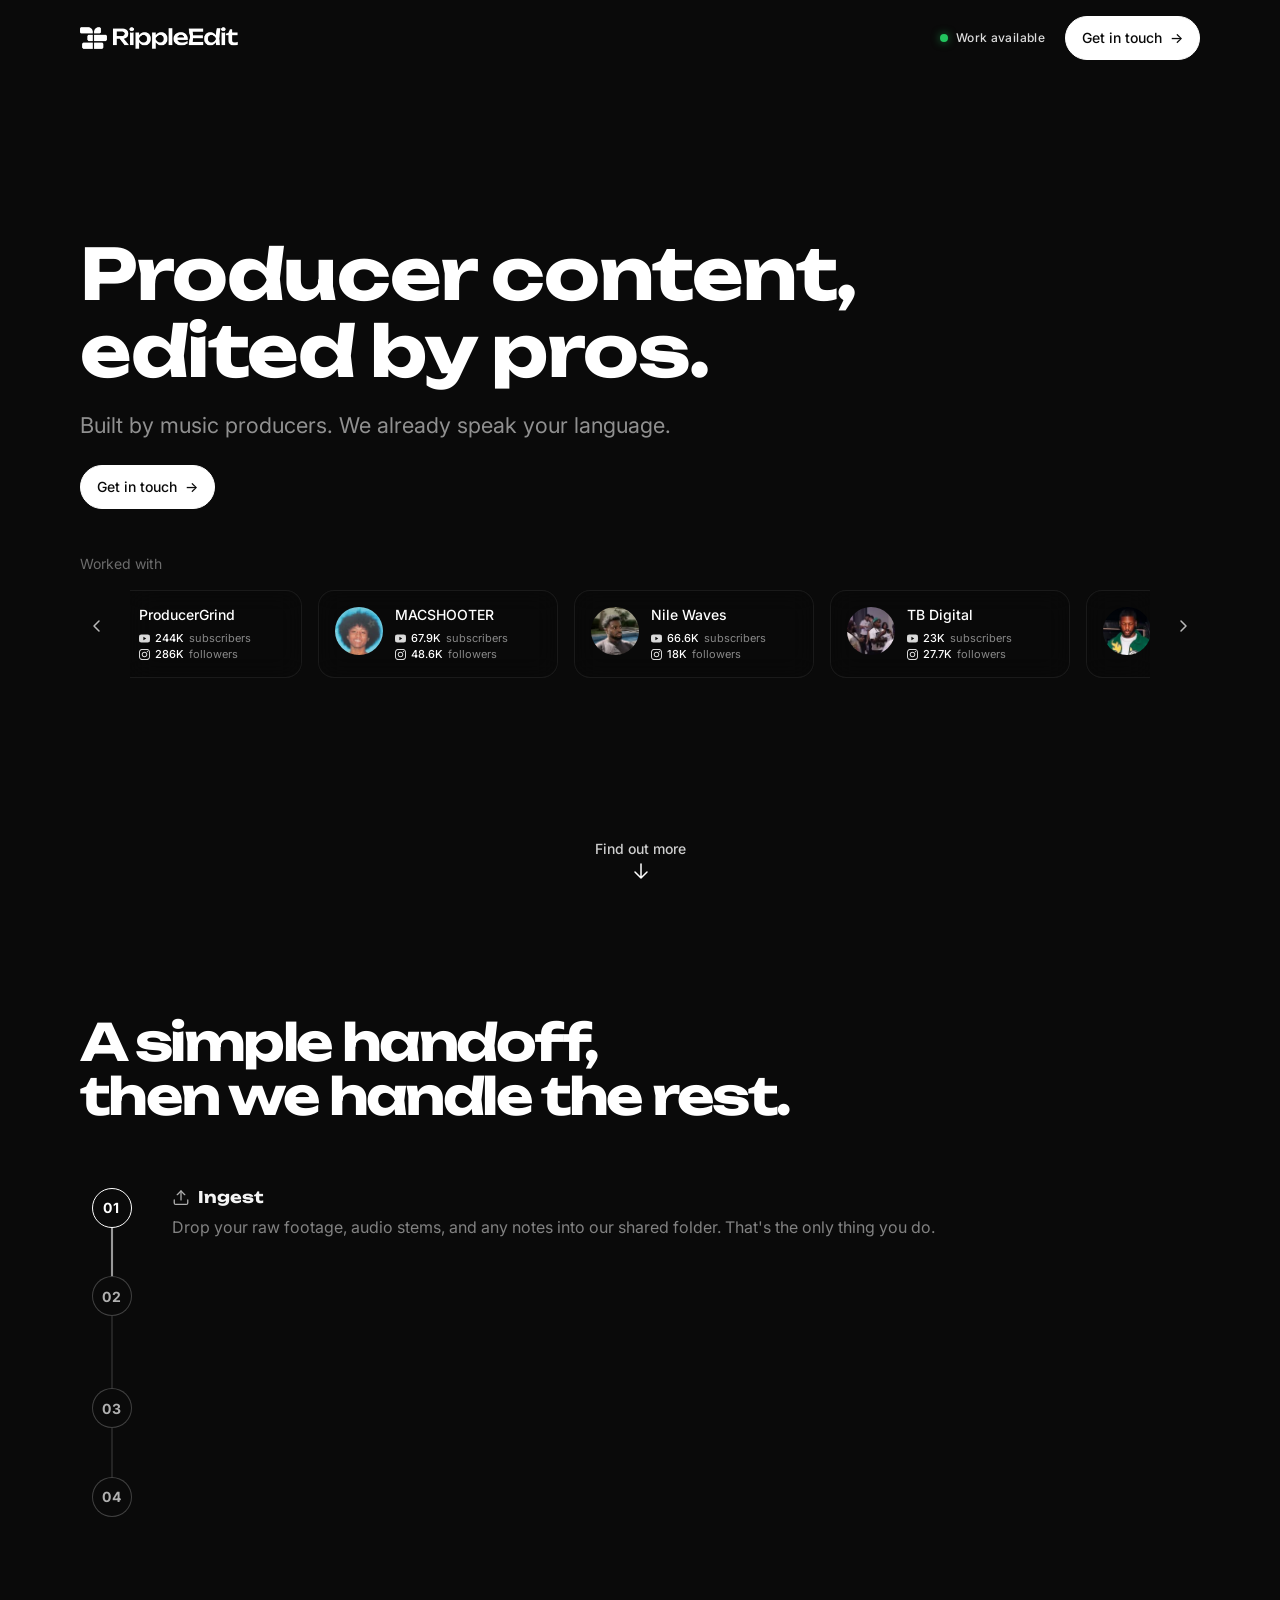
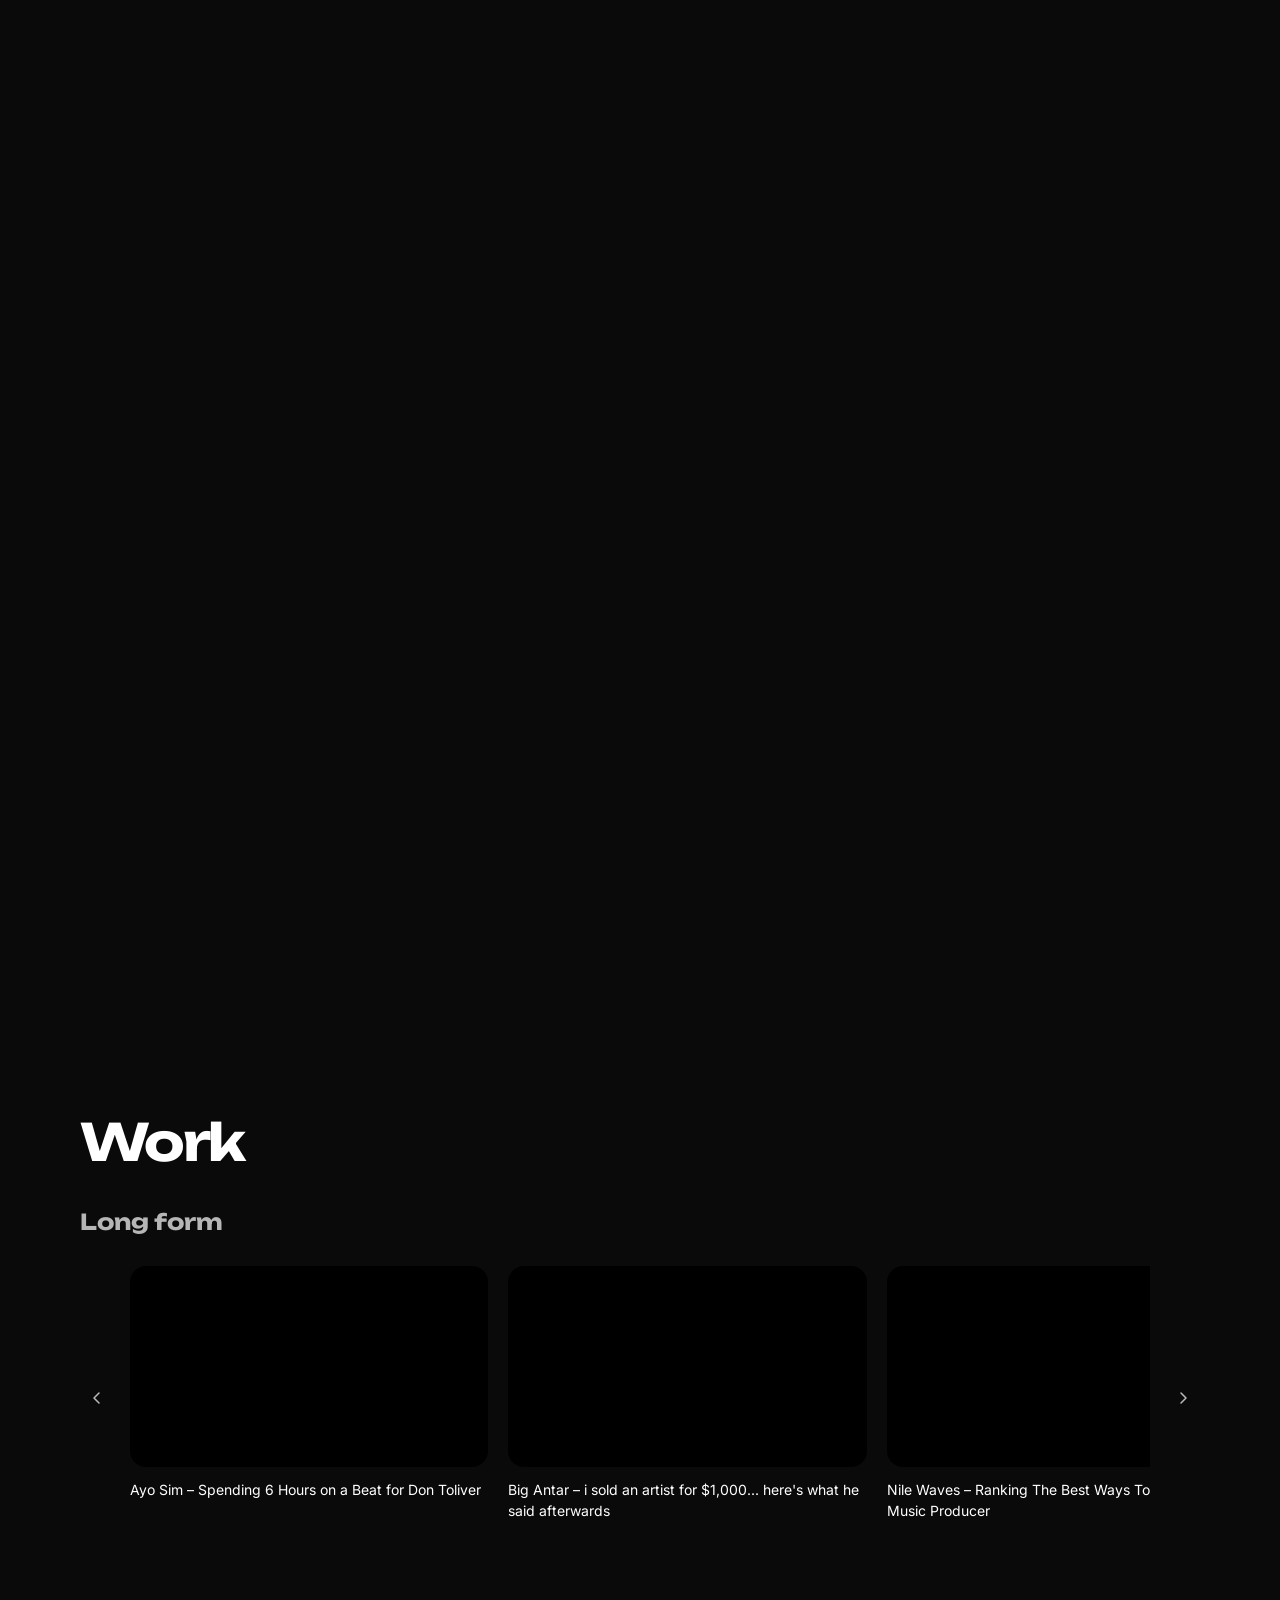
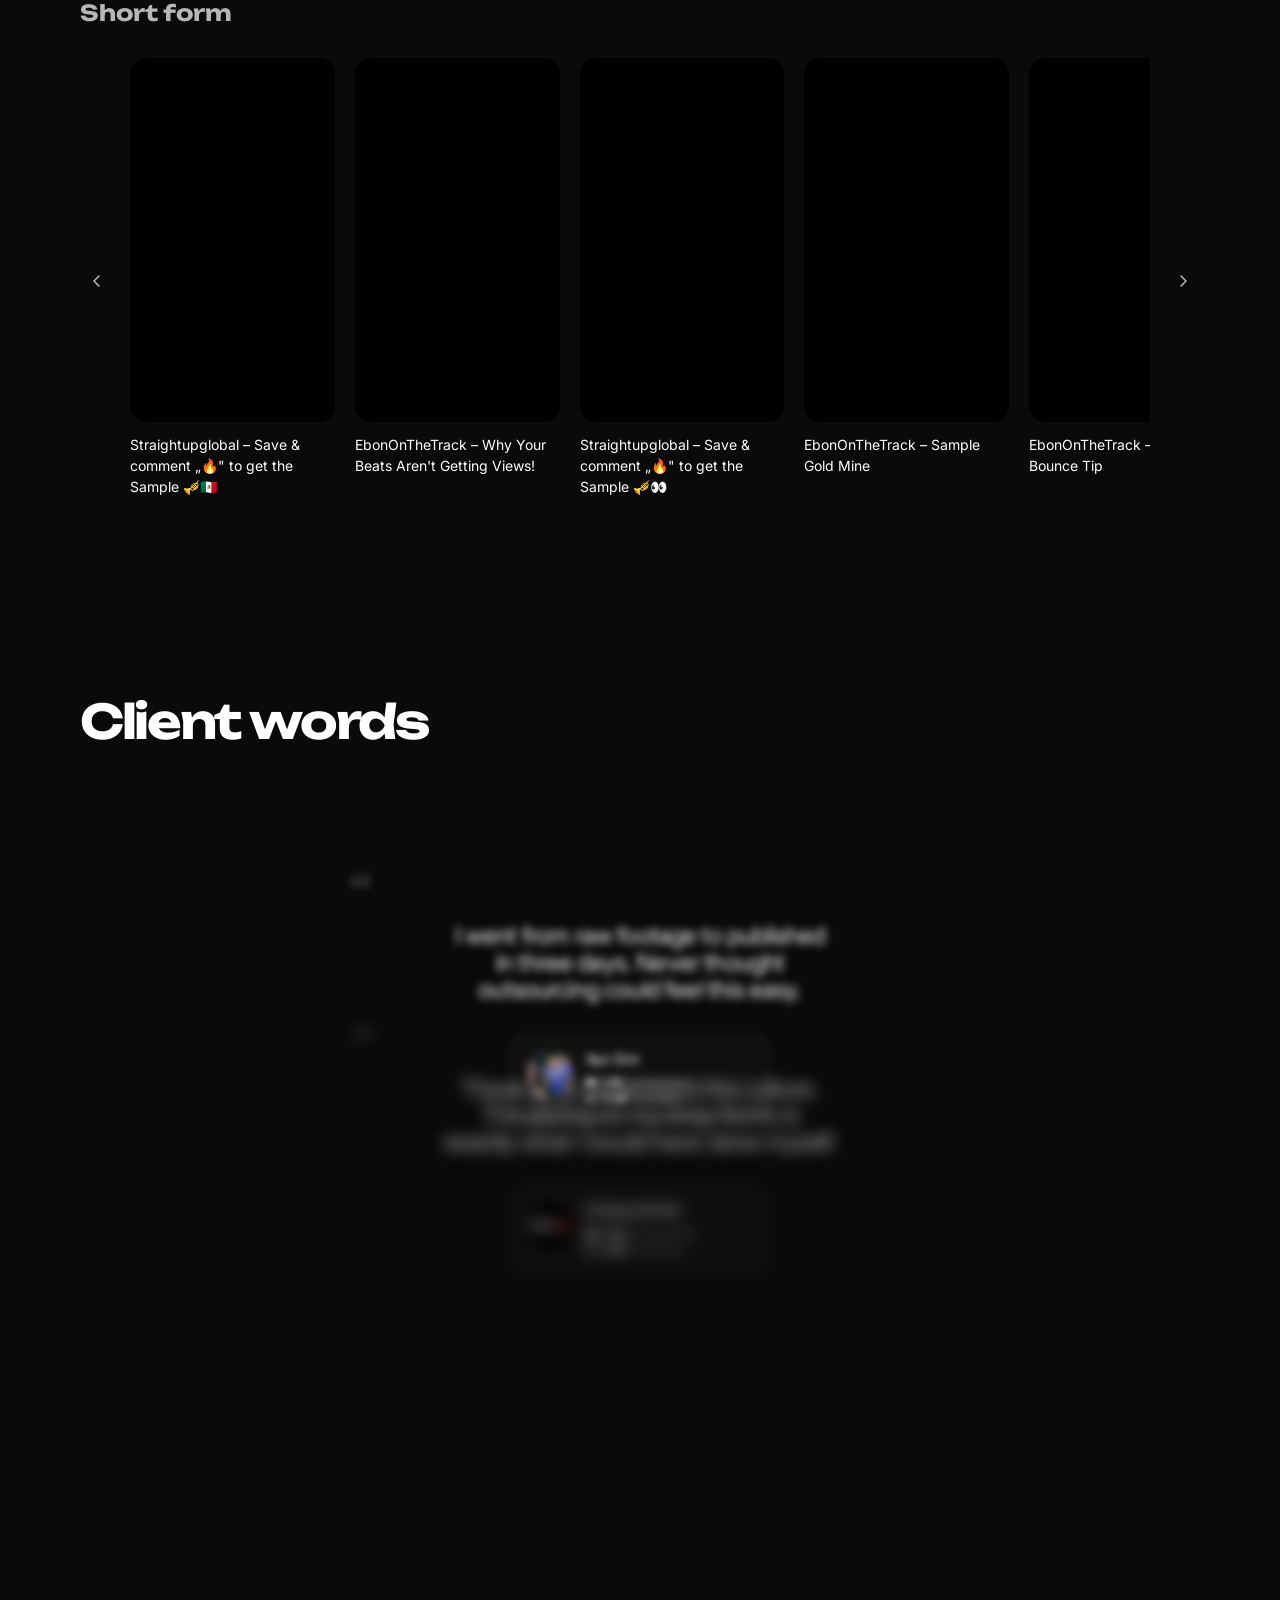
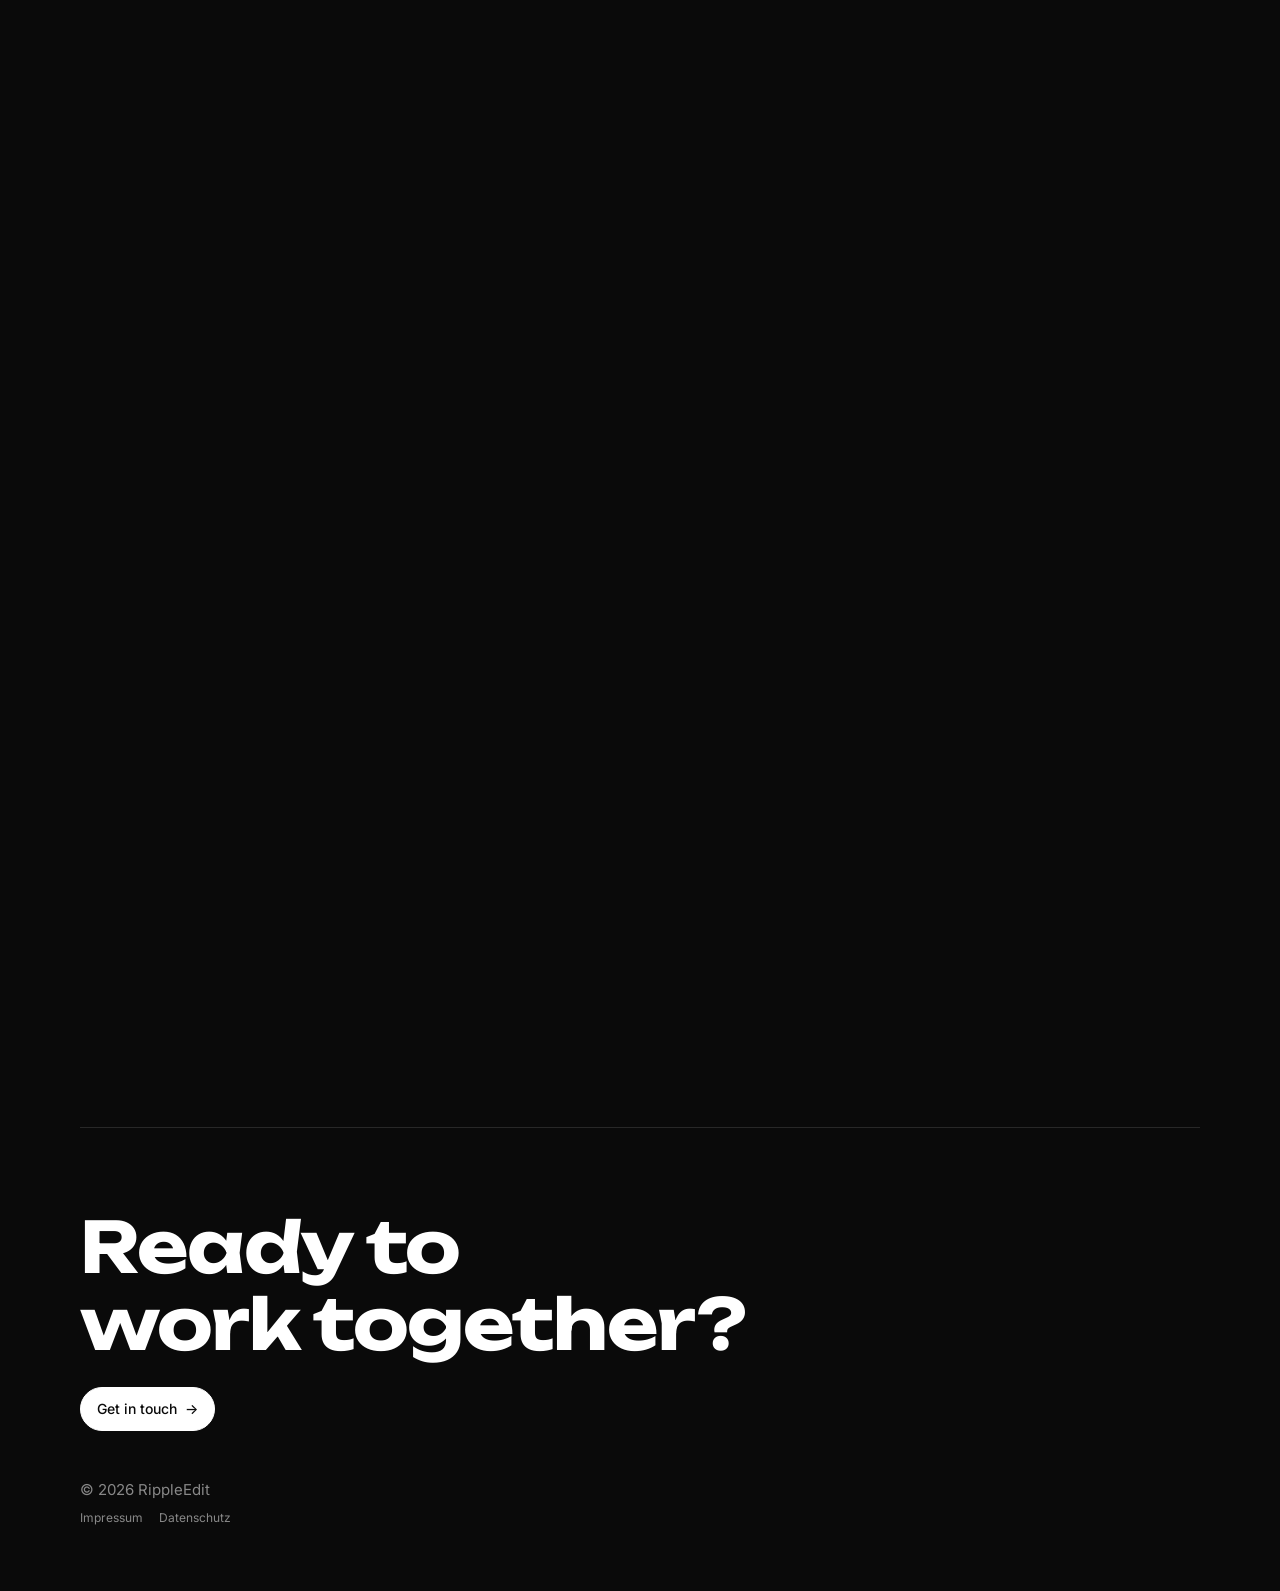
==== commit 5641e596: "Fix scroll animation bugs and ship pre-built local updates - Even-distribute process step thresholds" ====
--- a/index.html
+++ b/index.html
@@ -8,6 +8,17 @@
       content="RippleEdit is a video editing brand for producers who need polished long-form and short-form content."
     />
     <title>RippleEdit</title>
+    <link rel="canonical" href="https://www.ripple-edit.com/" />
+    <meta property="og:type" content="website" />
+    <meta property="og:site_name" content="RippleEdit" />
+    <meta property="og:title" content="RippleEdit — Producer content, edited by pros." />
+    <meta property="og:description" content="Built by music producers. Polished long-form and short-form video editing for content creators." />
+    <meta property="og:url" content="https://www.ripple-edit.com/" />
+    <meta property="og:image" content="https://www.ripple-edit.com/assets/logo.png" />
+    <meta name="twitter:card" content="summary_large_image" />
+    <meta name="twitter:title" content="RippleEdit — Producer content, edited by pros." />
+    <meta name="twitter:description" content="Built by music producers. Polished long-form and short-form video editing for content creators." />
+    <meta name="twitter:image" content="https://www.ripple-edit.com/assets/logo.png" />
     <link rel="preconnect" href="https://fonts.googleapis.com" />
     <link rel="preconnect" href="https://fonts.gstatic.com" crossorigin />
     <link href="https://fonts.googleapis.com/css2?family=Inter:wght@400;500;700&family=Unbounded:wght@700;900&display=swap" rel="stylesheet" />
@@ -45,7 +56,7 @@
 
     <main id="top">
       <section class="hero" aria-labelledby="hero-title">
-        <video class="hero-video" src="assets/background-video-small_shortened.mp4" autoplay loop muted playsinline preload="auto" aria-hidden="true"></video>
+        <video class="hero-video" src="assets/background-video-small.mp4" autoplay loop muted playsinline preload="auto" aria-hidden="true"></video>
 
         <div class="hero-body">
           <div class="container">
@@ -69,204 +80,7 @@
                   </svg>
                 </button>
 
-                <div class="clients-strip" tabindex="0" aria-label="Producer carousel">
-                  <div class="clients-track">
-                    <a class="trust-card trust-card--link" href="https://www.instagram.com/producergrind/" target="_blank" rel="noopener noreferrer" aria-label="Open ProducerGrind Instagram profile">
-                      <div class="trust-avatar" aria-hidden="true"><img src="assets/trust/producergrind.jpg" alt="" aria-hidden="true" /></div>
-                      <div class="trust-card-body">
-                        <p class="trust-name">ProducerGrind</p>
-                        <div class="trust-stats">
-                          <span class="trust-stat"><img class="trust-icon" src="assets/icons/youtube.svg" alt="" aria-hidden="true" /><span class="trust-stat-num">244K</span> <span class="trust-stat-label">subscribers</span></span>
-                          <span class="trust-stat"><img class="trust-icon" src="assets/icons/instagram.svg" alt="" aria-hidden="true" /><span class="trust-stat-num">286K</span> <span class="trust-stat-label">followers</span></span>
-                        </div>
-                      </div>
-                    </a>
-
-                    <a class="trust-card trust-card--link" href="https://www.instagram.com/macshooter49/" target="_blank" rel="noopener noreferrer" aria-label="Open MACSHOOTER Instagram profile">
-                      <div class="trust-avatar" aria-hidden="true"><img src="assets/trust/macshooter.jpg" alt="" aria-hidden="true" /></div>
-                      <div class="trust-card-body">
-                        <p class="trust-name">MACSHOOTER</p>
-                        <div class="trust-stats">
-                          <span class="trust-stat"><img class="trust-icon" src="assets/icons/youtube.svg" alt="" aria-hidden="true" /><span class="trust-stat-num">67.9K</span> <span class="trust-stat-label">subscribers</span></span>
-                          <span class="trust-stat"><img class="trust-icon" src="assets/icons/instagram.svg" alt="" aria-hidden="true" /><span class="trust-stat-num">48.6K</span> <span class="trust-stat-label">followers</span></span>
-                        </div>
-                      </div>
-                    </a>
-
-                    <a class="trust-card trust-card--link" href="https://www.instagram.com/nilewaves/" target="_blank" rel="noopener noreferrer" aria-label="Open Nile Waves Instagram profile">
-                      <div class="trust-avatar" aria-hidden="true"><img src="assets/trust/nile-waves.jpg" alt="" aria-hidden="true" /></div>
-                      <div class="trust-card-body">
-                        <p class="trust-name">Nile Waves</p>
-                        <div class="trust-stats">
-                          <span class="trust-stat"><img class="trust-icon" src="assets/icons/youtube.svg" alt="" aria-hidden="true" /><span class="trust-stat-num">66.6K</span> <span class="trust-stat-label">subscribers</span></span>
-                          <span class="trust-stat"><img class="trust-icon" src="assets/icons/instagram.svg" alt="" aria-hidden="true" /><span class="trust-stat-num">18K</span> <span class="trust-stat-label">followers</span></span>
-                        </div>
-                      </div>
-                    </a>
-
-                    <a class="trust-card trust-card--link" href="https://www.instagram.com/prodbytbdigital/" target="_blank" rel="noopener noreferrer" aria-label="Open TB Digital Instagram profile">
-                      <div class="trust-avatar" aria-hidden="true"><img src="assets/trust/tb-digital.jpg" alt="" aria-hidden="true" /></div>
-                      <div class="trust-card-body">
-                        <p class="trust-name">TB Digital</p>
-                        <div class="trust-stats">
-                          <span class="trust-stat"><img class="trust-icon" src="assets/icons/youtube.svg" alt="" aria-hidden="true" /><span class="trust-stat-num">23K</span> <span class="trust-stat-label">subscribers</span></span>
-                          <span class="trust-stat"><img class="trust-icon" src="assets/icons/instagram.svg" alt="" aria-hidden="true" /><span class="trust-stat-num">27.7K</span> <span class="trust-stat-label">followers</span></span>
-                        </div>
-                      </div>
-                    </a>
-
-                    <a class="trust-card trust-card--link" href="https://www.instagram.com/ebononthetrack/" target="_blank" rel="noopener noreferrer" aria-label="Open EbonOnTheTrack Instagram profile">
-                      <div class="trust-avatar" aria-hidden="true"><img src="assets/trust/ebon-on-the-track.jpg" alt="" aria-hidden="true" /></div>
-                      <div class="trust-card-body">
-                        <p class="trust-name">EbonOnTheTrack</p>
-                        <div class="trust-stats">
-                          <span class="trust-stat"><img class="trust-icon" src="assets/icons/youtube.svg" alt="" aria-hidden="true" /><span class="trust-stat-num">23.9K</span> <span class="trust-stat-label">subscribers</span></span>
-                          <span class="trust-stat"><img class="trust-icon" src="assets/icons/instagram.svg" alt="" aria-hidden="true" /><span class="trust-stat-num">16.3K</span> <span class="trust-stat-label">followers</span></span>
-                        </div>
-                      </div>
-                    </a>
-
-                    <a class="trust-card trust-card--link" href="https://www.instagram.com/legacybeats/" target="_blank" rel="noopener noreferrer" aria-label="Open Legacy Beats Instagram profile">
-                      <div class="trust-avatar" aria-hidden="true"><img src="assets/trust/legacy-beats.jpg" alt="" aria-hidden="true" /></div>
-                      <div class="trust-card-body">
-                        <p class="trust-name">Legacy Beats</p>
-                        <div class="trust-stats">
-                          <span class="trust-stat"><img class="trust-icon" src="assets/icons/instagram.svg" alt="" aria-hidden="true" /><span class="trust-stat-num">39.6K</span> <span class="trust-stat-label">followers</span></span>
-                        </div>
-                      </div>
-                    </a>
-
-                    <a class="trust-card trust-card--link" href="https://www.instagram.com/prodjuko/" target="_blank" rel="noopener noreferrer" aria-label="Open Juko Instagram profile">
-                      <div class="trust-avatar" aria-hidden="true"><img src="assets/trust/juko.jpg" alt="" aria-hidden="true" /></div>
-                      <div class="trust-card-body">
-                        <p class="trust-name">Juko</p>
-                        <div class="trust-stats">
-                          <span class="trust-stat"><img class="trust-icon" src="assets/icons/instagram.svg" alt="" aria-hidden="true" /><span class="trust-stat-num">18K</span> <span class="trust-stat-label">followers</span></span>
-                        </div>
-                      </div>
-                    </a>
-
-                    <a class="trust-card trust-card--link" href="https://www.instagram.com/1ayosim/" target="_blank" rel="noopener noreferrer" aria-label="Open Ayo Sim Instagram profile">
-                      <div class="trust-avatar" aria-hidden="true"><img src="assets/trust/ayo-sim.jpg" alt="" aria-hidden="true" /></div>
-                      <div class="trust-card-body">
-                        <p class="trust-name">Ayo Sim</p>
-                        <div class="trust-stats">
-                          <span class="trust-stat"><img class="trust-icon" src="assets/icons/youtube.svg" alt="" aria-hidden="true" /><span class="trust-stat-num">1.9K</span> <span class="trust-stat-label">subscribers</span></span>
-                          <span class="trust-stat"><img class="trust-icon" src="assets/icons/instagram.svg" alt="" aria-hidden="true" /><span class="trust-stat-num">11.6K</span> <span class="trust-stat-label">followers</span></span>
-                        </div>
-                      </div>
-                    </a>
-
-                    <a class="trust-card trust-card--link" href="https://www.instagram.com/prodantar_/" target="_blank" rel="noopener noreferrer" aria-label="Open Antar Instagram profile">
-                      <div class="trust-avatar" aria-hidden="true"><img src="assets/trust/big-antar.jpg" alt="" aria-hidden="true" /></div>
-                      <div class="trust-card-body">
-                        <p class="trust-name">Antar</p>
-                        <div class="trust-stats">
-                          <span class="trust-stat"><img class="trust-icon" src="assets/icons/youtube.svg" alt="" aria-hidden="true" /><span class="trust-stat-num">500</span> <span class="trust-stat-label">subscribers</span></span>
-                          <span class="trust-stat"><img class="trust-icon" src="assets/icons/instagram.svg" alt="" aria-hidden="true" /><span class="trust-stat-num">7.8K</span> <span class="trust-stat-label">followers</span></span>
-                        </div>
-                      </div>
-                    </a>
-                  </div>
-                  <div class="clients-track" aria-hidden="true">
-                    <a class="trust-card trust-card--link" href="https://www.instagram.com/producergrind/" target="_blank" rel="noopener noreferrer" aria-label="Open ProducerGrind Instagram profile">
-                      <div class="trust-avatar" aria-hidden="true"><img src="assets/trust/producergrind.jpg" alt="" aria-hidden="true" /></div>
-                      <div class="trust-card-body">
-                        <p class="trust-name">ProducerGrind</p>
-                        <div class="trust-stats">
-                          <span class="trust-stat"><img class="trust-icon" src="assets/icons/youtube.svg" alt="" aria-hidden="true" /><span class="trust-stat-num">244K</span> <span class="trust-stat-label">subscribers</span></span>
-                          <span class="trust-stat"><img class="trust-icon" src="assets/icons/instagram.svg" alt="" aria-hidden="true" /><span class="trust-stat-num">286K</span> <span class="trust-stat-label">followers</span></span>
-                        </div>
-                      </div>
-                    </a>
-
-                    <a class="trust-card trust-card--link" href="https://www.instagram.com/macshooter49/" target="_blank" rel="noopener noreferrer" aria-label="Open MACSHOOTER Instagram profile">
-                      <div class="trust-avatar" aria-hidden="true"><img src="assets/trust/macshooter.jpg" alt="" aria-hidden="true" /></div>
-                      <div class="trust-card-body">
-                        <p class="trust-name">MACSHOOTER</p>
-                        <div class="trust-stats">
-                          <span class="trust-stat"><img class="trust-icon" src="assets/icons/youtube.svg" alt="" aria-hidden="true" /><span class="trust-stat-num">67.9K</span> <span class="trust-stat-label">subscribers</span></span>
-                          <span class="trust-stat"><img class="trust-icon" src="assets/icons/instagram.svg" alt="" aria-hidden="true" /><span class="trust-stat-num">48.6K</span> <span class="trust-stat-label">followers</span></span>
-                        </div>
-                      </div>
-                    </a>
-
-                    <a class="trust-card trust-card--link" href="https://www.instagram.com/nilewaves/" target="_blank" rel="noopener noreferrer" aria-label="Open Nile Waves Instagram profile">
-                      <div class="trust-avatar" aria-hidden="true"><img src="assets/trust/nile-waves.jpg" alt="" aria-hidden="true" /></div>
-                      <div class="trust-card-body">
-                        <p class="trust-name">Nile Waves</p>
-                        <div class="trust-stats">
-                          <span class="trust-stat"><img class="trust-icon" src="assets/icons/youtube.svg" alt="" aria-hidden="true" /><span class="trust-stat-num">66.6K</span> <span class="trust-stat-label">subscribers</span></span>
-                          <span class="trust-stat"><img class="trust-icon" src="assets/icons/instagram.svg" alt="" aria-hidden="true" /><span class="trust-stat-num">18K</span> <span class="trust-stat-label">followers</span></span>
-                        </div>
-                      </div>
-                    </a>
-
-                    <a class="trust-card trust-card--link" href="https://www.instagram.com/prodbytbdigital/" target="_blank" rel="noopener noreferrer" aria-label="Open TB Digital Instagram profile">
-                      <div class="trust-avatar" aria-hidden="true"><img src="assets/trust/tb-digital.jpg" alt="" aria-hidden="true" /></div>
-                      <div class="trust-card-body">
-                        <p class="trust-name">TB Digital</p>
-                        <div class="trust-stats">
-                          <span class="trust-stat"><img class="trust-icon" src="assets/icons/youtube.svg" alt="" aria-hidden="true" /><span class="trust-stat-num">23K</span> <span class="trust-stat-label">subscribers</span></span>
-                          <span class="trust-stat"><img class="trust-icon" src="assets/icons/instagram.svg" alt="" aria-hidden="true" /><span class="trust-stat-num">27.7K</span> <span class="trust-stat-label">followers</span></span>
-                        </div>
-                      </div>
-                    </a>
-
-                    <a class="trust-card trust-card--link" href="https://www.instagram.com/ebononthetrack/" target="_blank" rel="noopener noreferrer" aria-label="Open EbonOnTheTrack Instagram profile">
-                      <div class="trust-avatar" aria-hidden="true"><img src="assets/trust/ebon-on-the-track.jpg" alt="" aria-hidden="true" /></div>
-                      <div class="trust-card-body">
-                        <p class="trust-name">EbonOnTheTrack</p>
-                        <div class="trust-stats">
-                          <span class="trust-stat"><img class="trust-icon" src="assets/icons/youtube.svg" alt="" aria-hidden="true" /><span class="trust-stat-num">23.9K</span> <span class="trust-stat-label">subscribers</span></span>
-                          <span class="trust-stat"><img class="trust-icon" src="assets/icons/instagram.svg" alt="" aria-hidden="true" /><span class="trust-stat-num">16.3K</span> <span class="trust-stat-label">followers</span></span>
-                        </div>
-                      </div>
-                    </a>
-
-                    <a class="trust-card trust-card--link" href="https://www.instagram.com/legacybeats/" target="_blank" rel="noopener noreferrer" aria-label="Open Legacy Beats Instagram profile">
-                      <div class="trust-avatar" aria-hidden="true"><img src="assets/trust/legacy-beats.jpg" alt="" aria-hidden="true" /></div>
-                      <div class="trust-card-body">
-                        <p class="trust-name">Legacy Beats</p>
-                        <div class="trust-stats">
-                          <span class="trust-stat"><img class="trust-icon" src="assets/icons/instagram.svg" alt="" aria-hidden="true" /><span class="trust-stat-num">39.6K</span> <span class="trust-stat-label">followers</span></span>
-                        </div>
-                      </div>
-                    </a>
-
-                    <a class="trust-card trust-card--link" href="https://www.instagram.com/prodjuko/" target="_blank" rel="noopener noreferrer" aria-label="Open Juko Instagram profile">
-                      <div class="trust-avatar" aria-hidden="true"><img src="assets/trust/juko.jpg" alt="" aria-hidden="true" /></div>
-                      <div class="trust-card-body">
-                        <p class="trust-name">Juko</p>
-                        <div class="trust-stats">
-                          <span class="trust-stat"><img class="trust-icon" src="assets/icons/instagram.svg" alt="" aria-hidden="true" /><span class="trust-stat-num">18K</span> <span class="trust-stat-label">followers</span></span>
-                        </div>
-                      </div>
-                    </a>
-
-                    <a class="trust-card trust-card--link" href="https://www.instagram.com/1ayosim/" target="_blank" rel="noopener noreferrer" aria-label="Open Ayo Sim Instagram profile">
-                      <div class="trust-avatar" aria-hidden="true"><img src="assets/trust/ayo-sim.jpg" alt="" aria-hidden="true" /></div>
-                      <div class="trust-card-body">
-                        <p class="trust-name">Ayo Sim</p>
-                        <div class="trust-stats">
-                          <span class="trust-stat"><img class="trust-icon" src="assets/icons/youtube.svg" alt="" aria-hidden="true" /><span class="trust-stat-num">1.9K</span> <span class="trust-stat-label">subscribers</span></span>
-                          <span class="trust-stat"><img class="trust-icon" src="assets/icons/instagram.svg" alt="" aria-hidden="true" /><span class="trust-stat-num">11.6K</span> <span class="trust-stat-label">followers</span></span>
-                        </div>
-                      </div>
-                    </a>
-
-                    <a class="trust-card trust-card--link" href="https://www.instagram.com/prodantar_/" target="_blank" rel="noopener noreferrer" aria-label="Open Antar Instagram profile">
-                      <div class="trust-avatar" aria-hidden="true"><img src="assets/trust/big-antar.jpg" alt="" aria-hidden="true" /></div>
-                      <div class="trust-card-body">
-                        <p class="trust-name">Antar</p>
-                        <div class="trust-stats">
-                          <span class="trust-stat"><img class="trust-icon" src="assets/icons/youtube.svg" alt="" aria-hidden="true" /><span class="trust-stat-num">500</span> <span class="trust-stat-label">subscribers</span></span>
-                          <span class="trust-stat"><img class="trust-icon" src="assets/icons/instagram.svg" alt="" aria-hidden="true" /><span class="trust-stat-num">7.8K</span> <span class="trust-stat-label">followers</span></span>
-                        </div>
-                      </div>
-                    </a>
-                  </div>
-                </div>
+                <div class="clients-strip" tabindex="0" aria-label="Producer carousel"></div>
 
                 <button class="clients-nav clients-nav--next" type="button" aria-label="Scroll producers right">
                   <svg class="clients-nav-icon" width="18" height="18" viewBox="0 0 18 18" fill="none" aria-hidden="true">
--- a/css/styles.css
+++ b/css/styles.css
@@ -18,6 +18,7 @@
   --space-6: 1.5rem;
   --space-8: 2rem;
   --space-10: 2.5rem;
+  --space-11: 2.75rem;
   --space-12: 3rem;
   --space-16: 4rem;
   --space-20: 5rem;
@@ -331,10 +332,6 @@
     display: none;
   }
 
-  .button--nav {
-    display: none;
-  }
-
   .availability-pill {
     font-size: 0.625rem;
   }
--- a/css/hero.css
+++ b/css/hero.css
@@ -158,6 +158,15 @@
 
 body.is-loaded .hero-title-line:last-child {
   transition-delay: 260ms;
+}
+
+body.is-loaded .hero-copy > .button {
+  transition: transform var(--transition-base), background-color var(--transition-base), color var(--transition-base);
+}
+
+body.is-loaded .hero-copy > .button:hover,
+body.is-loaded .hero-copy > .button:focus-visible {
+  transform: translateY(-3px);
 }
 
 body.is-loaded .hero-trust {
--- a/css/sections.css
+++ b/css/sections.css
@@ -22,6 +22,7 @@
 .process-pin-stage {
   position: sticky;
   top: 15vh;
+  background: var(--color-bg);
 }
 
 .process .section-heading {
@@ -60,7 +61,7 @@
 
 .process-progress-track {
   inset: 0;
-  background: var(--color-border);
+  background: rgba(255, 255, 255, 0.22);
 }
 
 .process-progress-fill {
@@ -240,6 +241,7 @@
 .client-words-pin-stage {
   position: sticky;
   top: 12vh;
+  background: var(--color-bg);
 }
 
 .client-words-shell {
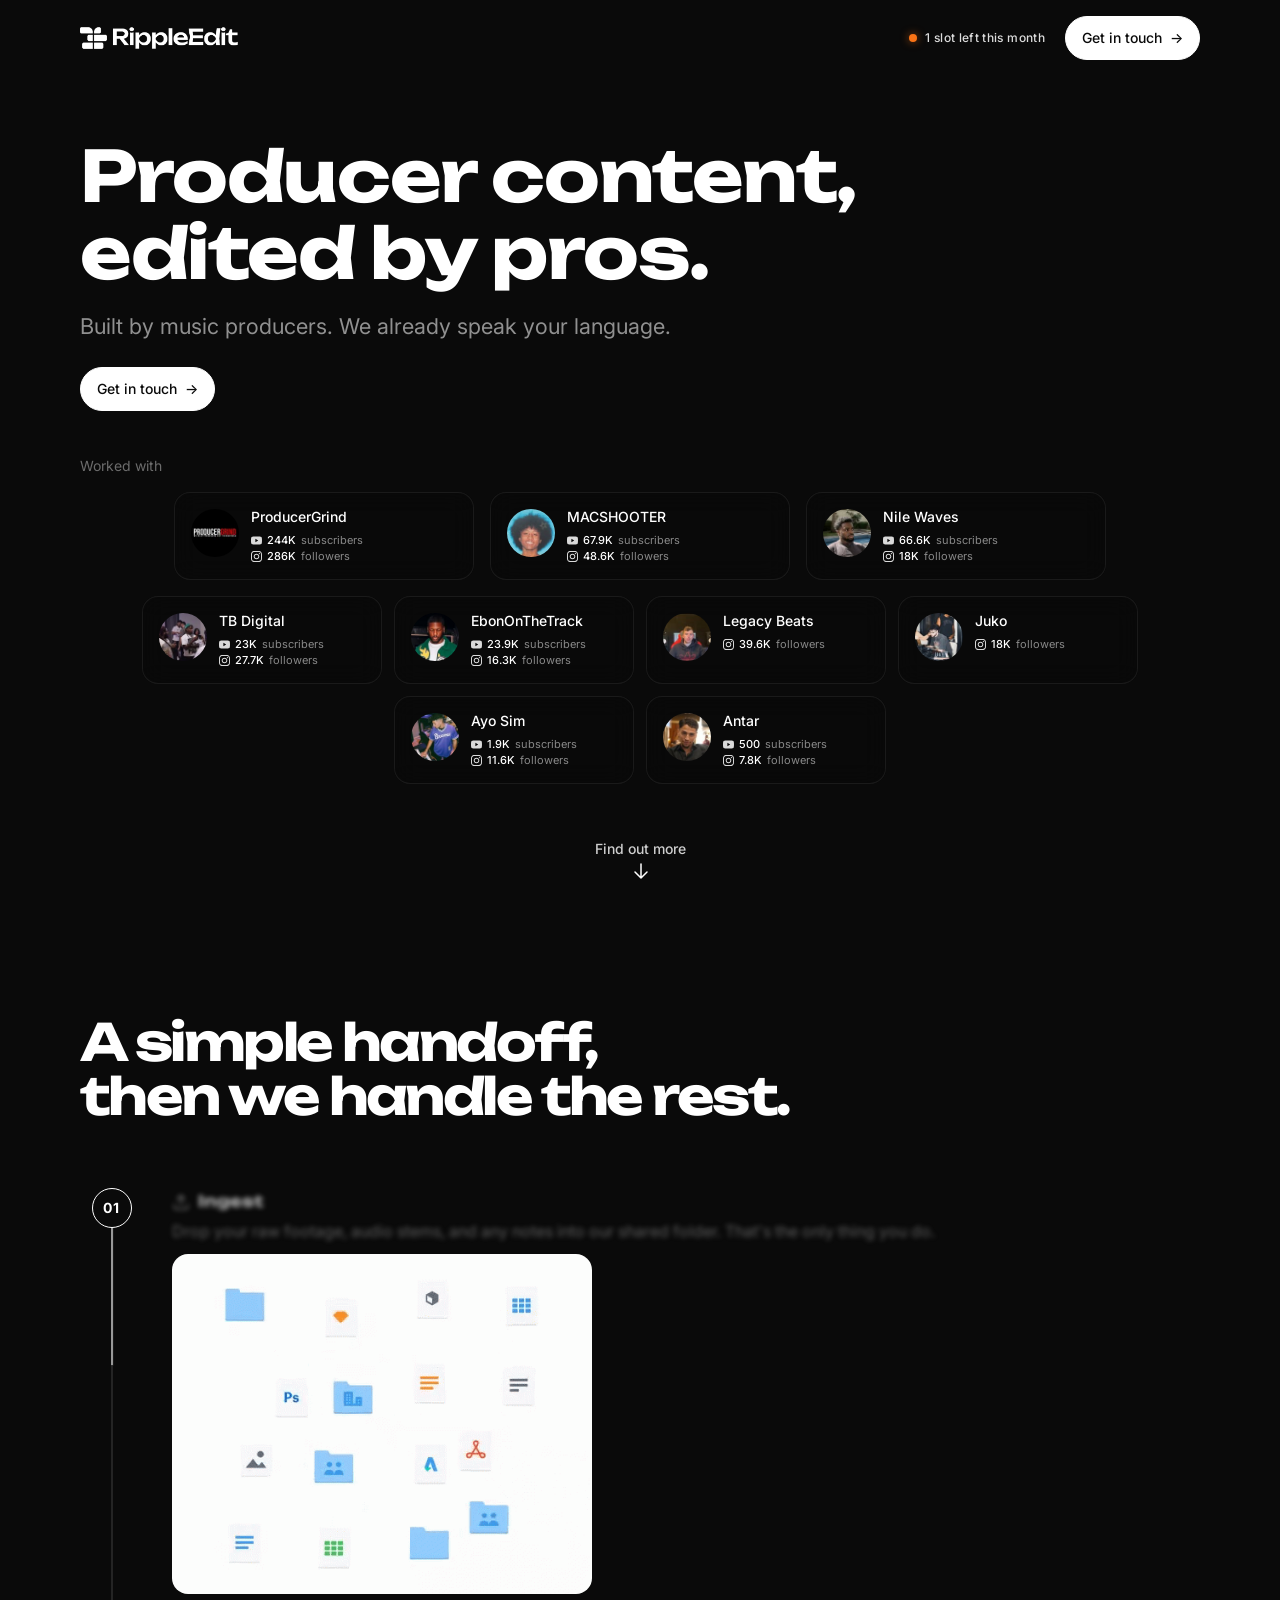
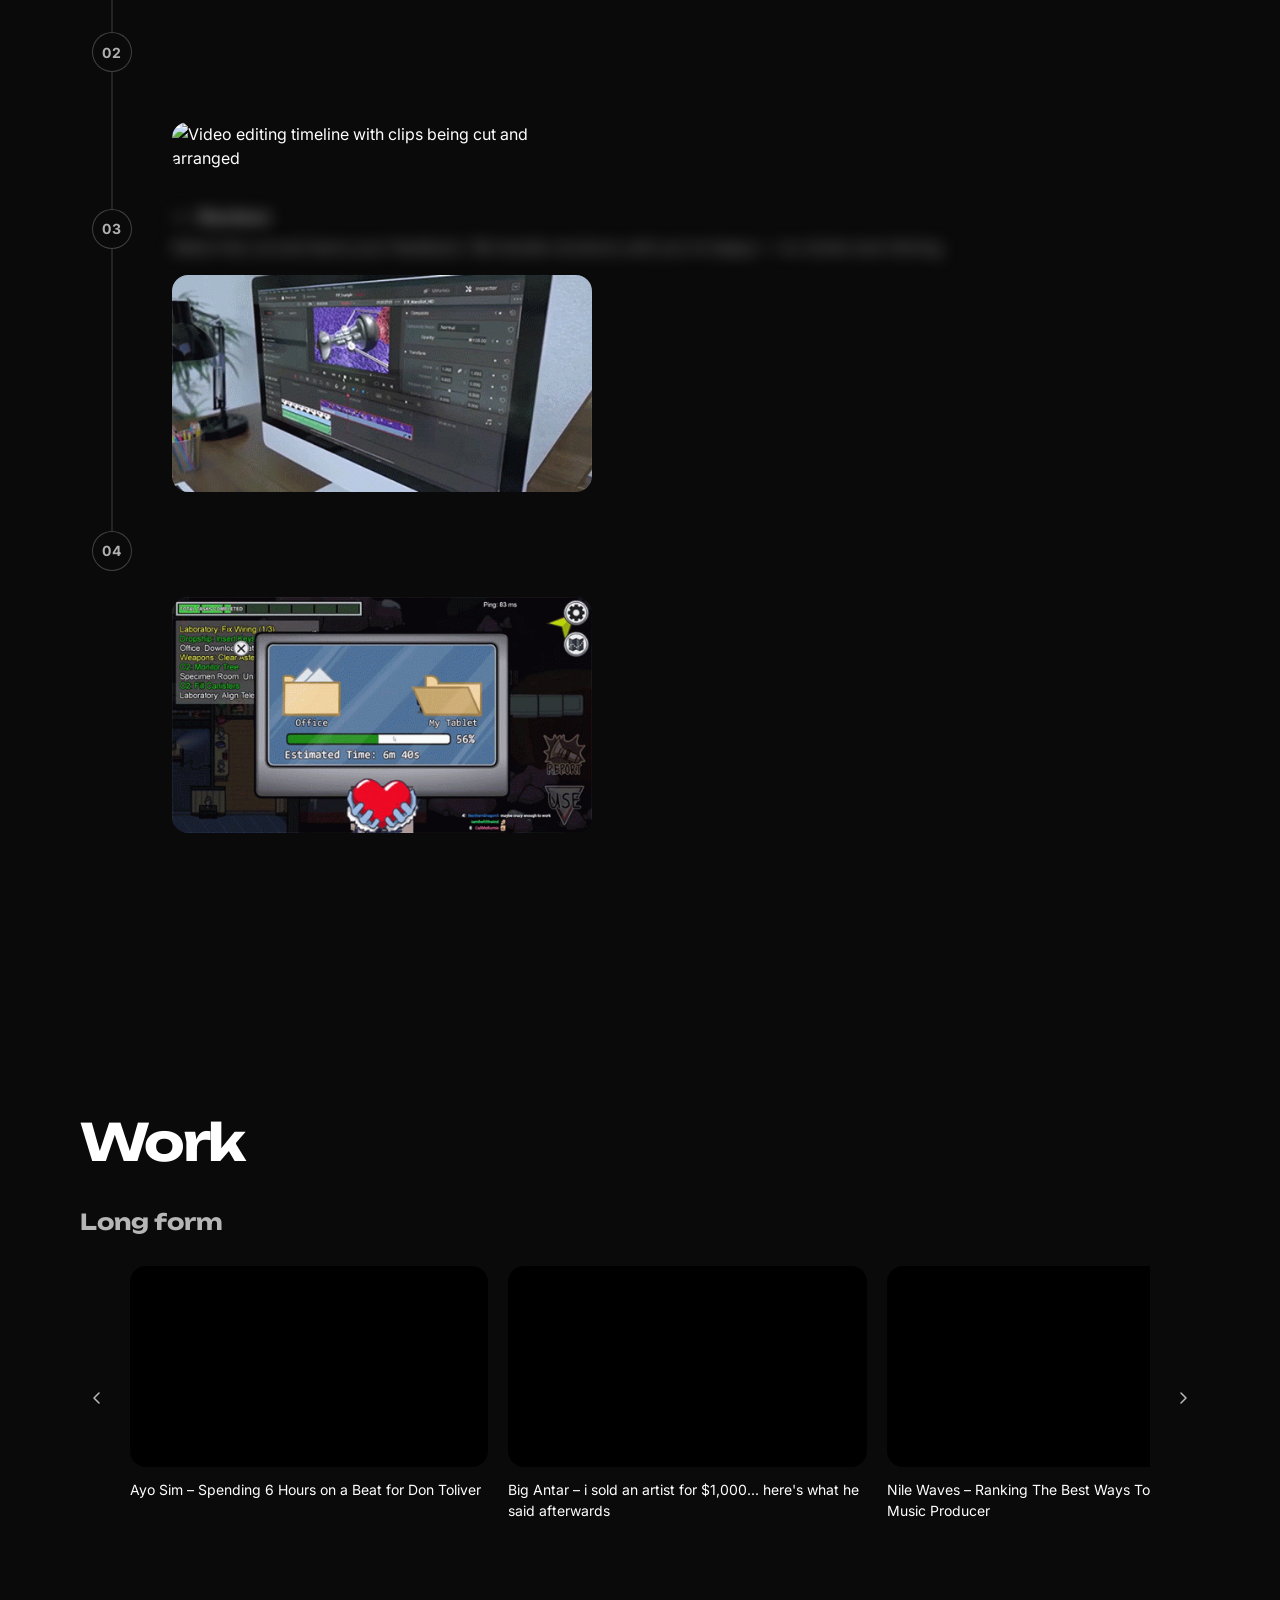
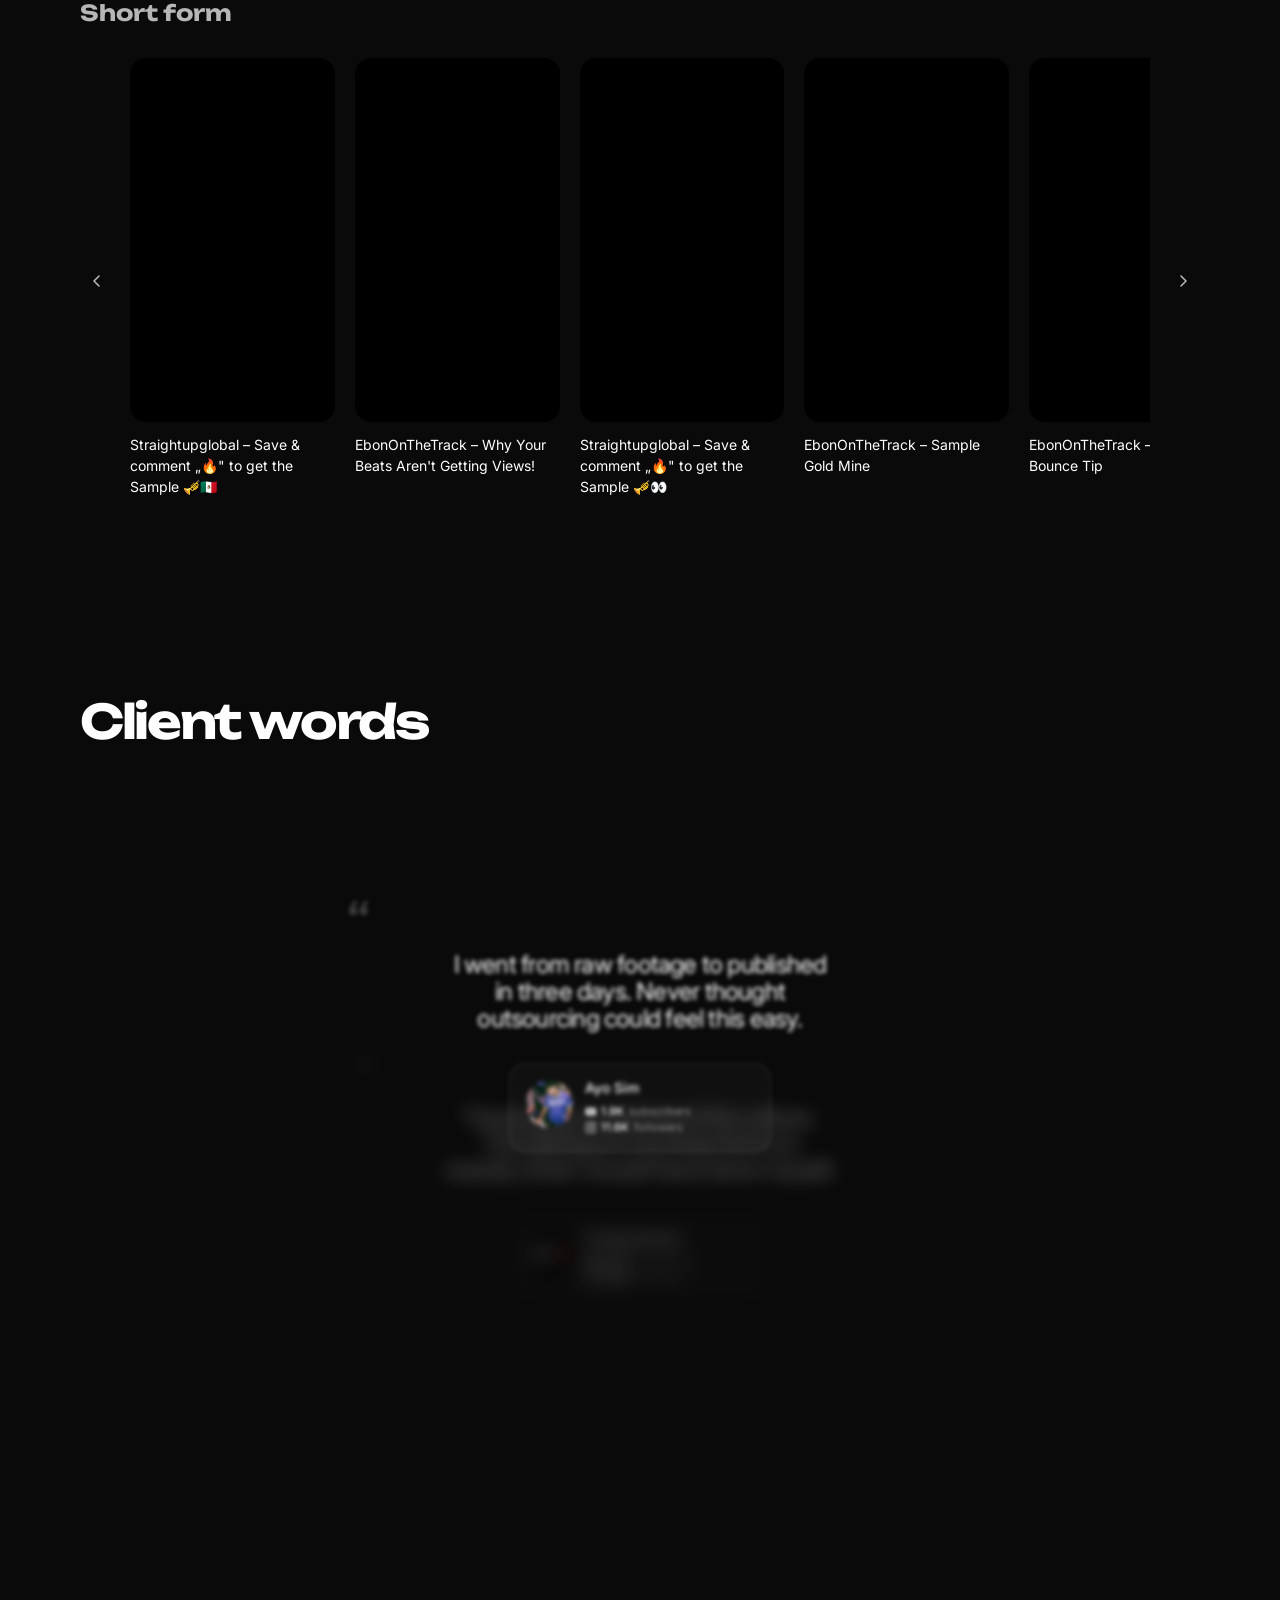
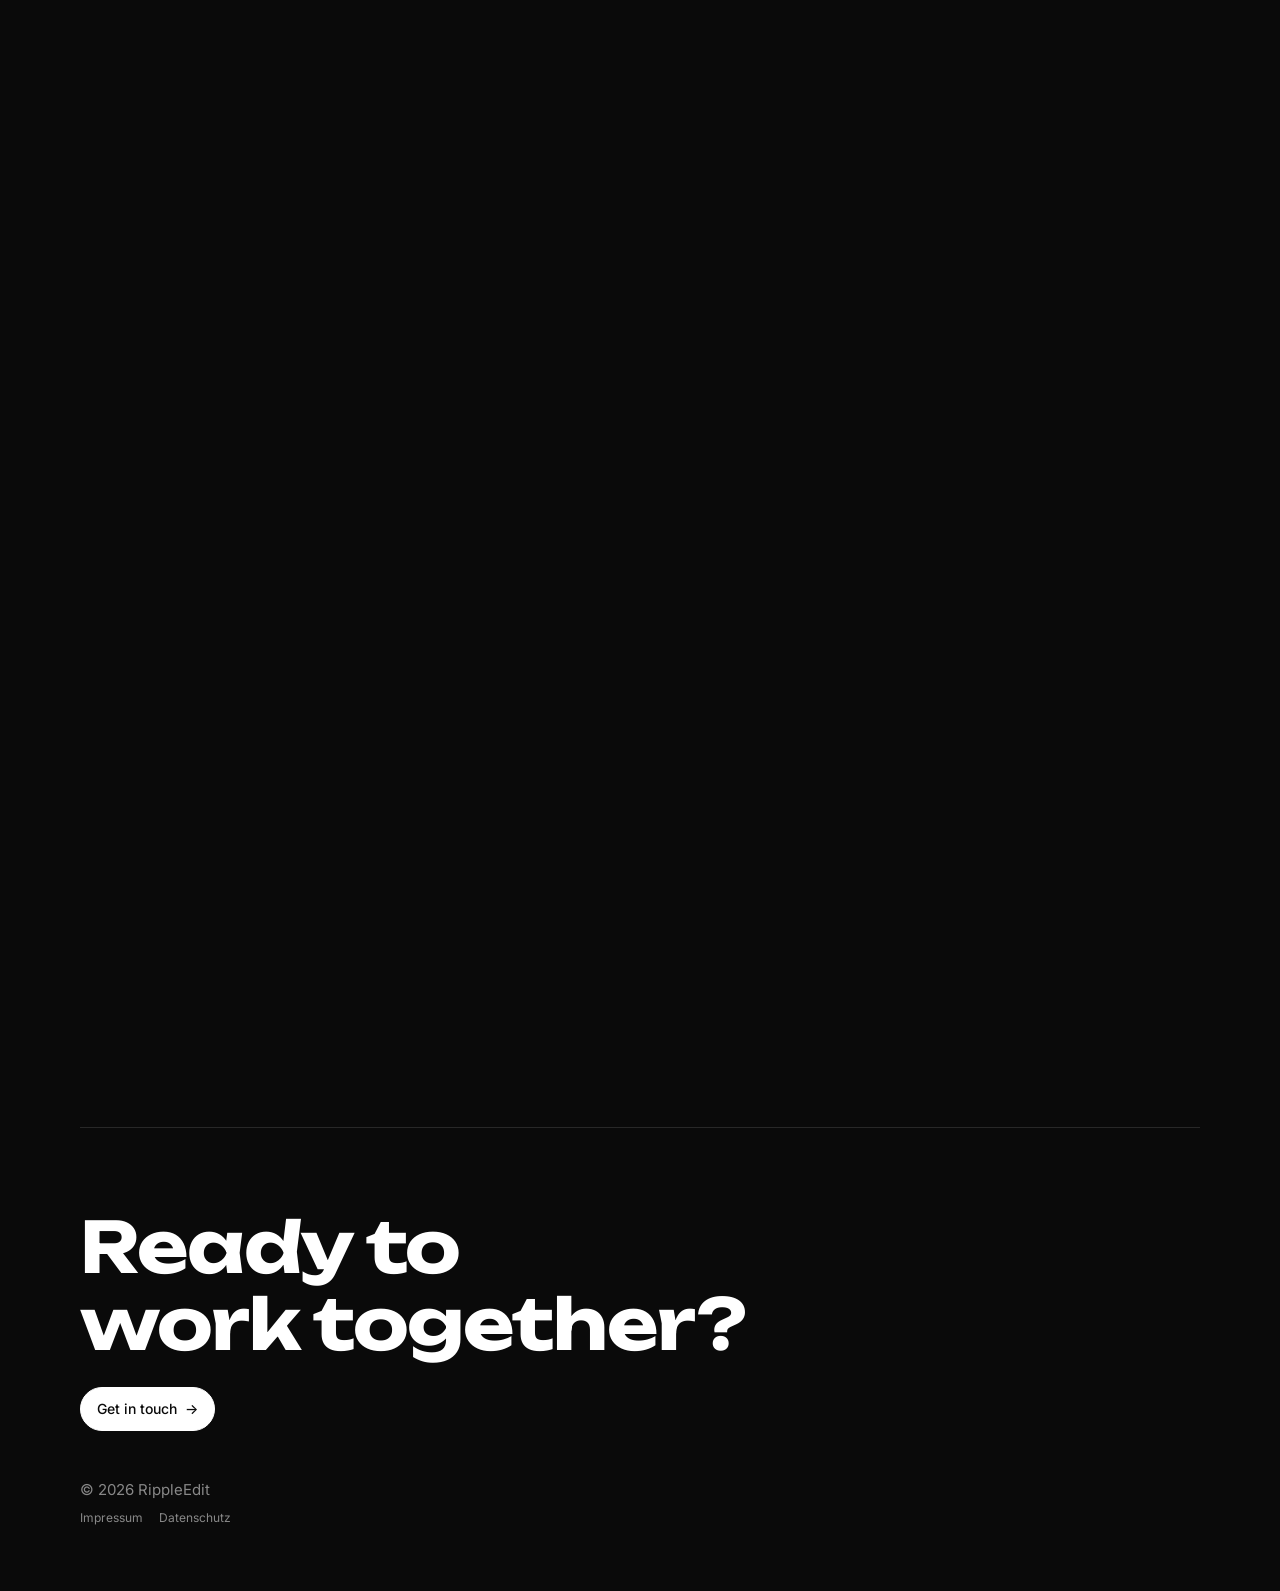
==== commit 8700ad6d: "UI overhaul: remove scroll smoothing, redesign trust carousel, add process GIFs, update branding - R" ====
--- a/index.html
+++ b/index.html
@@ -44,7 +44,7 @@
         <div class="header-actions">
           <span class="availability-pill availability-pill--header">
             <span class="availability-dot availability-dot--pulse" aria-hidden="true"></span>
-            <span class="availability-pill-text">Work available</span>
+            <span class="availability-pill-text">1 slot left this month</span>
           </span>
           <a class="button button--primary button--nav" href="contact.html">
             Get in touch
@@ -73,20 +73,102 @@
             </div>
             <div class="hero-trust">
               <p class="hero-trust-label">Worked with</p>
-              <div class="clients-marquee">
-                <button class="clients-nav clients-nav--prev" type="button" aria-label="Scroll producers left">
-                  <svg class="clients-nav-icon" width="18" height="18" viewBox="0 0 18 18" fill="none" aria-hidden="true">
-                    <path d="M11 4L6 9l5 5" stroke="currentColor" stroke-width="1.5" stroke-linecap="round" stroke-linejoin="round" />
-                  </svg>
-                </button>
-
-                <div class="clients-strip" tabindex="0" aria-label="Producer carousel"></div>
-
-                <button class="clients-nav clients-nav--next" type="button" aria-label="Scroll producers right">
-                  <svg class="clients-nav-icon" width="18" height="18" viewBox="0 0 18 18" fill="none" aria-hidden="true">
-                    <path d="M7 4l5 5-5 5" stroke="currentColor" stroke-width="1.5" stroke-linecap="round" stroke-linejoin="round" />
-                  </svg>
-                </button>
+              <div class="trust-showcase">
+
+                <div class="trust-featured">
+                  <a class="trust-card trust-card--link" href="https://www.instagram.com/producergrind/" target="_blank" rel="noopener noreferrer" aria-label="Open ProducerGrind Instagram profile">
+                    <div class="trust-avatar" aria-hidden="true"><img src="assets/trust/producergrind.jpg" alt="" aria-hidden="true" /></div>
+                    <div class="trust-card-body">
+                      <p class="trust-name">ProducerGrind</p>
+                      <div class="trust-stats">
+                        <span class="trust-stat"><img class="trust-icon" src="assets/icons/youtube.svg" alt="" aria-hidden="true" /><span class="trust-stat-num">244K</span><span class="trust-stat-label">subscribers</span></span>
+                        <span class="trust-stat"><img class="trust-icon" src="assets/icons/instagram.svg" alt="" aria-hidden="true" /><span class="trust-stat-num">286K</span><span class="trust-stat-label">followers</span></span>
+                      </div>
+                    </div>
+                  </a>
+                  <a class="trust-card trust-card--link" href="https://www.instagram.com/macshooter49/" target="_blank" rel="noopener noreferrer" aria-label="Open MACSHOOTER Instagram profile">
+                    <div class="trust-avatar" aria-hidden="true"><img src="assets/trust/macshooter.jpg" alt="" aria-hidden="true" /></div>
+                    <div class="trust-card-body">
+                      <p class="trust-name">MACSHOOTER</p>
+                      <div class="trust-stats">
+                        <span class="trust-stat"><img class="trust-icon" src="assets/icons/youtube.svg" alt="" aria-hidden="true" /><span class="trust-stat-num">67.9K</span><span class="trust-stat-label">subscribers</span></span>
+                        <span class="trust-stat"><img class="trust-icon" src="assets/icons/instagram.svg" alt="" aria-hidden="true" /><span class="trust-stat-num">48.6K</span><span class="trust-stat-label">followers</span></span>
+                      </div>
+                    </div>
+                  </a>
+                  <a class="trust-card trust-card--link" href="https://www.instagram.com/nilewaves/" target="_blank" rel="noopener noreferrer" aria-label="Open Nile Waves Instagram profile">
+                    <div class="trust-avatar" aria-hidden="true"><img src="assets/trust/nile-waves.jpg" alt="" aria-hidden="true" /></div>
+                    <div class="trust-card-body">
+                      <p class="trust-name">Nile Waves</p>
+                      <div class="trust-stats">
+                        <span class="trust-stat"><img class="trust-icon" src="assets/icons/youtube.svg" alt="" aria-hidden="true" /><span class="trust-stat-num">66.6K</span><span class="trust-stat-label">subscribers</span></span>
+                        <span class="trust-stat"><img class="trust-icon" src="assets/icons/instagram.svg" alt="" aria-hidden="true" /><span class="trust-stat-num">18K</span><span class="trust-stat-label">followers</span></span>
+                      </div>
+                    </div>
+                  </a>
+                </div>
+
+                <div class="trust-grid">
+                  <a class="trust-card trust-card--link" href="https://www.instagram.com/prodbytbdigital/" target="_blank" rel="noopener noreferrer" aria-label="Open TB Digital Instagram profile">
+                    <div class="trust-avatar" aria-hidden="true"><img src="assets/trust/tb-digital.jpg" alt="" aria-hidden="true" /></div>
+                    <div class="trust-card-body">
+                      <p class="trust-name">TB Digital</p>
+                      <div class="trust-stats">
+                        <span class="trust-stat"><img class="trust-icon" src="assets/icons/youtube.svg" alt="" aria-hidden="true" /><span class="trust-stat-num">23K</span><span class="trust-stat-label">subscribers</span></span>
+                        <span class="trust-stat"><img class="trust-icon" src="assets/icons/instagram.svg" alt="" aria-hidden="true" /><span class="trust-stat-num">27.7K</span><span class="trust-stat-label">followers</span></span>
+                      </div>
+                    </div>
+                  </a>
+                  <a class="trust-card trust-card--link" href="https://www.instagram.com/ebononthetrack/" target="_blank" rel="noopener noreferrer" aria-label="Open EbonOnTheTrack Instagram profile">
+                    <div class="trust-avatar" aria-hidden="true"><img src="assets/trust/ebon-on-the-track.jpg" alt="" aria-hidden="true" /></div>
+                    <div class="trust-card-body">
+                      <p class="trust-name">EbonOnTheTrack</p>
+                      <div class="trust-stats">
+                        <span class="trust-stat"><img class="trust-icon" src="assets/icons/youtube.svg" alt="" aria-hidden="true" /><span class="trust-stat-num">23.9K</span><span class="trust-stat-label">subscribers</span></span>
+                        <span class="trust-stat"><img class="trust-icon" src="assets/icons/instagram.svg" alt="" aria-hidden="true" /><span class="trust-stat-num">16.3K</span><span class="trust-stat-label">followers</span></span>
+                      </div>
+                    </div>
+                  </a>
+                  <a class="trust-card trust-card--link" href="https://www.instagram.com/legacybeats/" target="_blank" rel="noopener noreferrer" aria-label="Open Legacy Beats Instagram profile">
+                    <div class="trust-avatar" aria-hidden="true"><img src="assets/trust/legacy-beats.jpg" alt="" aria-hidden="true" /></div>
+                    <div class="trust-card-body">
+                      <p class="trust-name">Legacy Beats</p>
+                      <div class="trust-stats">
+                        <span class="trust-stat"><img class="trust-icon" src="assets/icons/instagram.svg" alt="" aria-hidden="true" /><span class="trust-stat-num">39.6K</span><span class="trust-stat-label">followers</span></span>
+                      </div>
+                    </div>
+                  </a>
+                  <a class="trust-card trust-card--link" href="https://www.instagram.com/prodjuko/" target="_blank" rel="noopener noreferrer" aria-label="Open Juko Instagram profile">
+                    <div class="trust-avatar" aria-hidden="true"><img src="assets/trust/juko.jpg" alt="" aria-hidden="true" /></div>
+                    <div class="trust-card-body">
+                      <p class="trust-name">Juko</p>
+                      <div class="trust-stats">
+                        <span class="trust-stat"><img class="trust-icon" src="assets/icons/instagram.svg" alt="" aria-hidden="true" /><span class="trust-stat-num">18K</span><span class="trust-stat-label">followers</span></span>
+                      </div>
+                    </div>
+                  </a>
+                  <a class="trust-card trust-card--link" href="https://www.instagram.com/1ayosim/" target="_blank" rel="noopener noreferrer" aria-label="Open Ayo Sim Instagram profile">
+                    <div class="trust-avatar" aria-hidden="true"><img src="assets/trust/ayo-sim.jpg" alt="" aria-hidden="true" /></div>
+                    <div class="trust-card-body">
+                      <p class="trust-name">Ayo Sim</p>
+                      <div class="trust-stats">
+                        <span class="trust-stat"><img class="trust-icon" src="assets/icons/youtube.svg" alt="" aria-hidden="true" /><span class="trust-stat-num">1.9K</span><span class="trust-stat-label">subscribers</span></span>
+                        <span class="trust-stat"><img class="trust-icon" src="assets/icons/instagram.svg" alt="" aria-hidden="true" /><span class="trust-stat-num">11.6K</span><span class="trust-stat-label">followers</span></span>
+                      </div>
+                    </div>
+                  </a>
+                  <a class="trust-card trust-card--link" href="https://www.instagram.com/prodantar_/" target="_blank" rel="noopener noreferrer" aria-label="Open Antar Instagram profile">
+                    <div class="trust-avatar" aria-hidden="true"><img src="assets/trust/big-antar.jpg" alt="" aria-hidden="true" /></div>
+                    <div class="trust-card-body">
+                      <p class="trust-name">Antar</p>
+                      <div class="trust-stats">
+                        <span class="trust-stat"><img class="trust-icon" src="assets/icons/youtube.svg" alt="" aria-hidden="true" /><span class="trust-stat-num">500</span><span class="trust-stat-label">subscribers</span></span>
+                        <span class="trust-stat"><img class="trust-icon" src="assets/icons/instagram.svg" alt="" aria-hidden="true" /><span class="trust-stat-num">7.8K</span><span class="trust-stat-label">followers</span></span>
+                      </div>
+                    </div>
+                  </a>
+                </div>
+
               </div>
             </div>
 
@@ -129,6 +211,9 @@
                   <div class="process-content">
                     <h3><svg width="18" height="18" viewBox="0 0 24 24" fill="none" stroke="currentColor" stroke-width="1.75" stroke-linecap="round" stroke-linejoin="round" aria-hidden="true"><path d="M21 15v4a2 2 0 0 1-2 2H5a2 2 0 0 1-2-2v-4"/><polyline points="17 8 12 3 7 8"/><line x1="12" x2="12" y1="3" y2="15"/></svg>Ingest</h3>
                     <p>Drop your raw footage, audio stems, and any notes into our shared folder. That's the only thing you do.</p>
+                    <div class="process-step-media">
+                      <img src="assets/gifs/ingest.gif" alt="Dragging files into a shared folder" class="process-gif" loading="lazy" decoding="async" />
+                    </div>
                   </div>
                 </article>
 
@@ -140,6 +225,9 @@
                   <div class="process-content">
                     <h3><svg width="18" height="18" viewBox="0 0 24 24" fill="none" stroke="currentColor" stroke-width="1.75" stroke-linecap="round" stroke-linejoin="round" aria-hidden="true"><path d="M20.2 6 3 11l-.9-2.4c-.3-1.1.3-2.2 1.3-2.5l13.5-4c1.1-.3 2.2.3 2.5 1.3Z"/><path d="m6.2 5.3 3.1 3.9"/><path d="m12.4 3.4 3.1 3.8"/><path d="M3 11h18v8a2 2 0 0 1-2 2H5a2 2 0 0 1-2-2Z"/></svg>Edit</h3>
                     <p>Full editing pass — pacing, transitions, motion graphics, music, sound design, and subtitles. Short form clips and custom thumbnails available as add-ons.</p>
+                    <div class="process-step-media">
+                      <img src="assets/gifs/edit.gif" alt="Video editing timeline with clips being cut and arranged" class="process-gif" loading="lazy" decoding="async" />
+                    </div>
                   </div>
                 </article>
 
@@ -151,6 +239,9 @@
                   <div class="process-content">
                     <h3><svg width="18" height="18" viewBox="0 0 24 24" fill="none" stroke="currentColor" stroke-width="1.75" stroke-linecap="round" stroke-linejoin="round" aria-hidden="true"><path d="M2 12s3-7 10-7 10 7 10 7-3 7-10 7-10-7-10-7Z"/><circle cx="12" cy="12" r="3"/></svg>Review</h3>
                     <p>Watch the cut and leave your feedback. We handle revisions until you're happy — no nickel-and-diming.</p>
+                    <div class="process-step-media">
+                      <img src="assets/gifs/review.gif" alt="Watching and annotating a video review" class="process-gif" loading="lazy" decoding="async" />
+                    </div>
                   </div>
                 </article>
 
@@ -161,6 +252,9 @@
                   <div class="process-content">
                     <h3><svg width="18" height="18" viewBox="0 0 24 24" fill="none" stroke="currentColor" stroke-width="1.75" stroke-linecap="round" stroke-linejoin="round" aria-hidden="true"><path d="M16.5 9.4 7.55 4.24"/><path d="M21 16V8a2 2 0 0 0-1-1.73l-7-4a2 2 0 0 0-2 0l-7 4A2 2 0 0 0 3 8v8a2 2 0 0 0 1 1.73l7 4a2 2 0 0 0 2 0l7-4A2 2 0 0 0 21 16z"/><polyline points="3.29 7 12 12 20.71 7"/><line x1="12" x2="12" y1="22" y2="12"/></svg>Delivery</h3>
                     <p>Final files exported in the exact format you need — YouTube, Reels, Shorts, or all three. Ready to upload, no extra steps.</p>
+                    <div class="process-step-media">
+                      <img src="assets/gifs/delivery.gif" alt="Final video files ready for delivery" class="process-gif" loading="lazy" decoding="async" />
+                    </div>
                   </div>
                 </article>
 
--- a/css/styles.css
+++ b/css/styles.css
@@ -136,7 +136,7 @@
   padding: 0.5rem 0.875rem;
   border: 1px solid rgba(255, 255, 255, 0.16);
   border-radius: var(--radius-pill);
-  background: rgba(34, 197, 94, 0.08);
+  background: rgba(249, 115, 22, 0.08);
   color: rgba(255, 255, 255, 0.84);
   font-size: var(--font-size-xs);
   font-weight: var(--font-weight-medium);
@@ -160,8 +160,8 @@
   width: 8px;
   height: 8px;
   border-radius: 50%;
-  background: #22c55e;
-  box-shadow: 0 0 8px rgba(34, 197, 94, 0.6);
+  background: #f97316;
+  box-shadow: 0 0 8px rgba(249, 115, 22, 0.6);
   flex: 0 0 auto;
 }
 
--- a/css/hero.css
+++ b/css/hero.css
@@ -209,6 +209,31 @@
   text-transform: none;
   color: rgba(255, 255, 255, 0.4);
   padding-left: 0;
+}
+
+.trust-showcase {
+  display: flex;
+  flex-direction: column;
+  gap: var(--space-4);
+  padding: var(--space-2) 0 var(--space-4);
+}
+
+.trust-featured {
+  display: flex;
+  justify-content: center;
+  gap: var(--space-4);
+  flex-wrap: wrap;
+}
+
+.trust-featured .trust-card {
+  width: 300px;
+}
+
+.trust-grid {
+  display: flex;
+  justify-content: center;
+  flex-wrap: wrap;
+  gap: var(--space-3);
 }
 
 .clients-marquee {
--- a/css/sections.css
+++ b/css/sections.css
@@ -1,5 +1,16 @@
 .section-heading {
   margin-bottom: var(--space-10);
+}
+
+.process-step-media {
+  margin-top: var(--space-4);
+}
+
+.process-gif {
+  width: 100%;
+  max-width: 420px;
+  border-radius: var(--radius-media);
+  display: block;
 }
 
 .section-heading h2 {
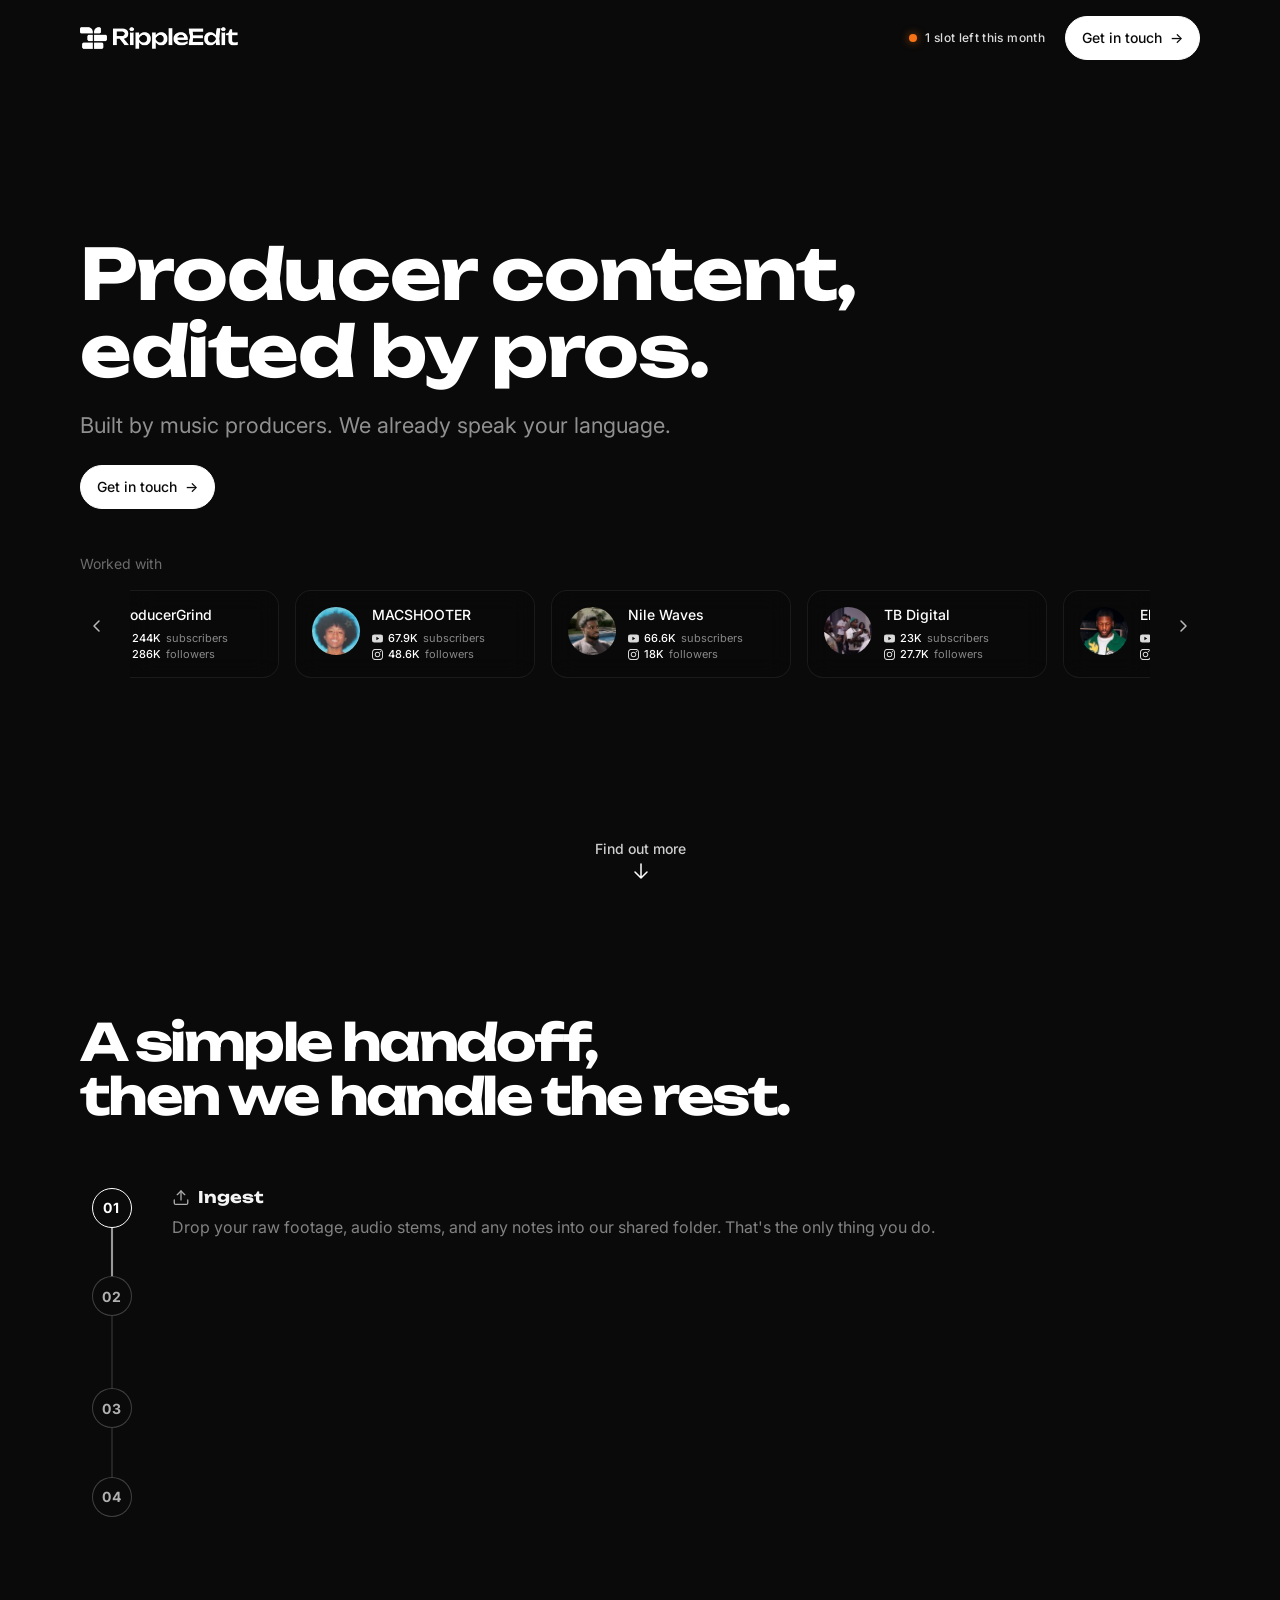
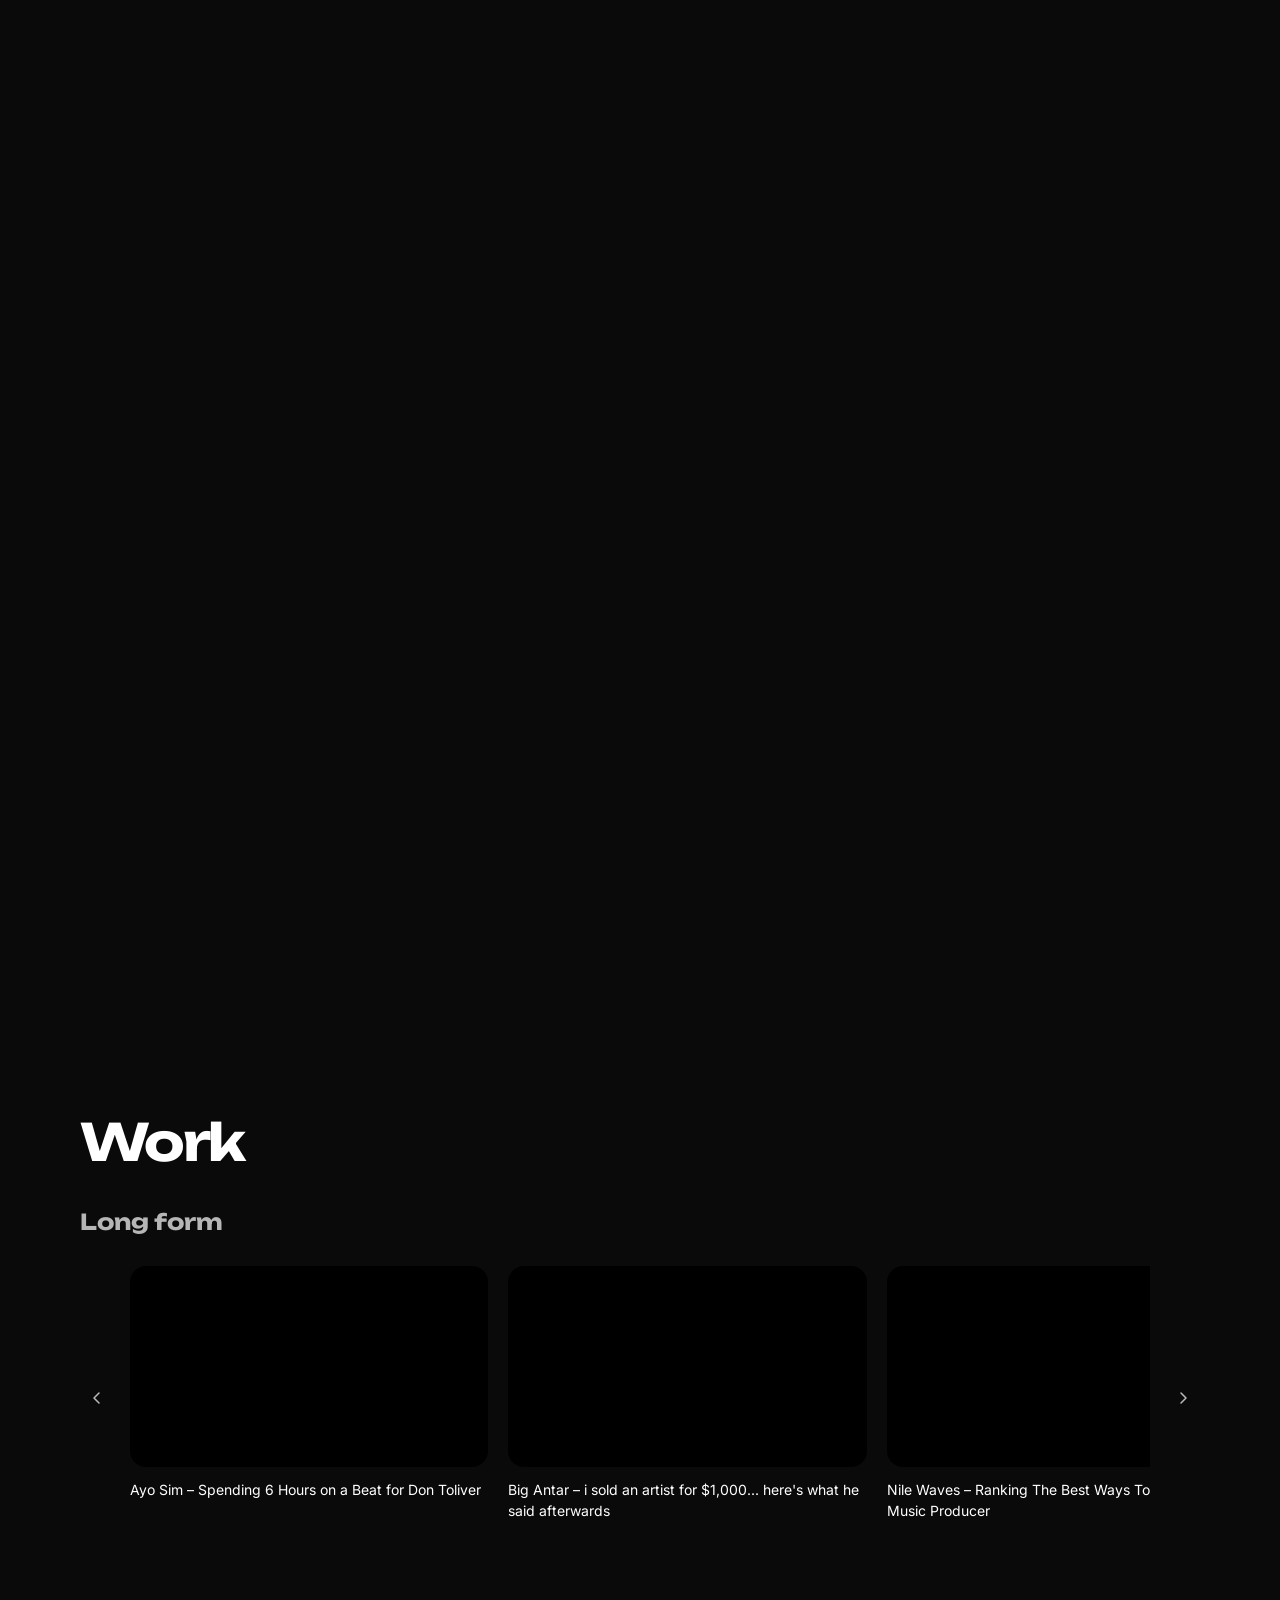
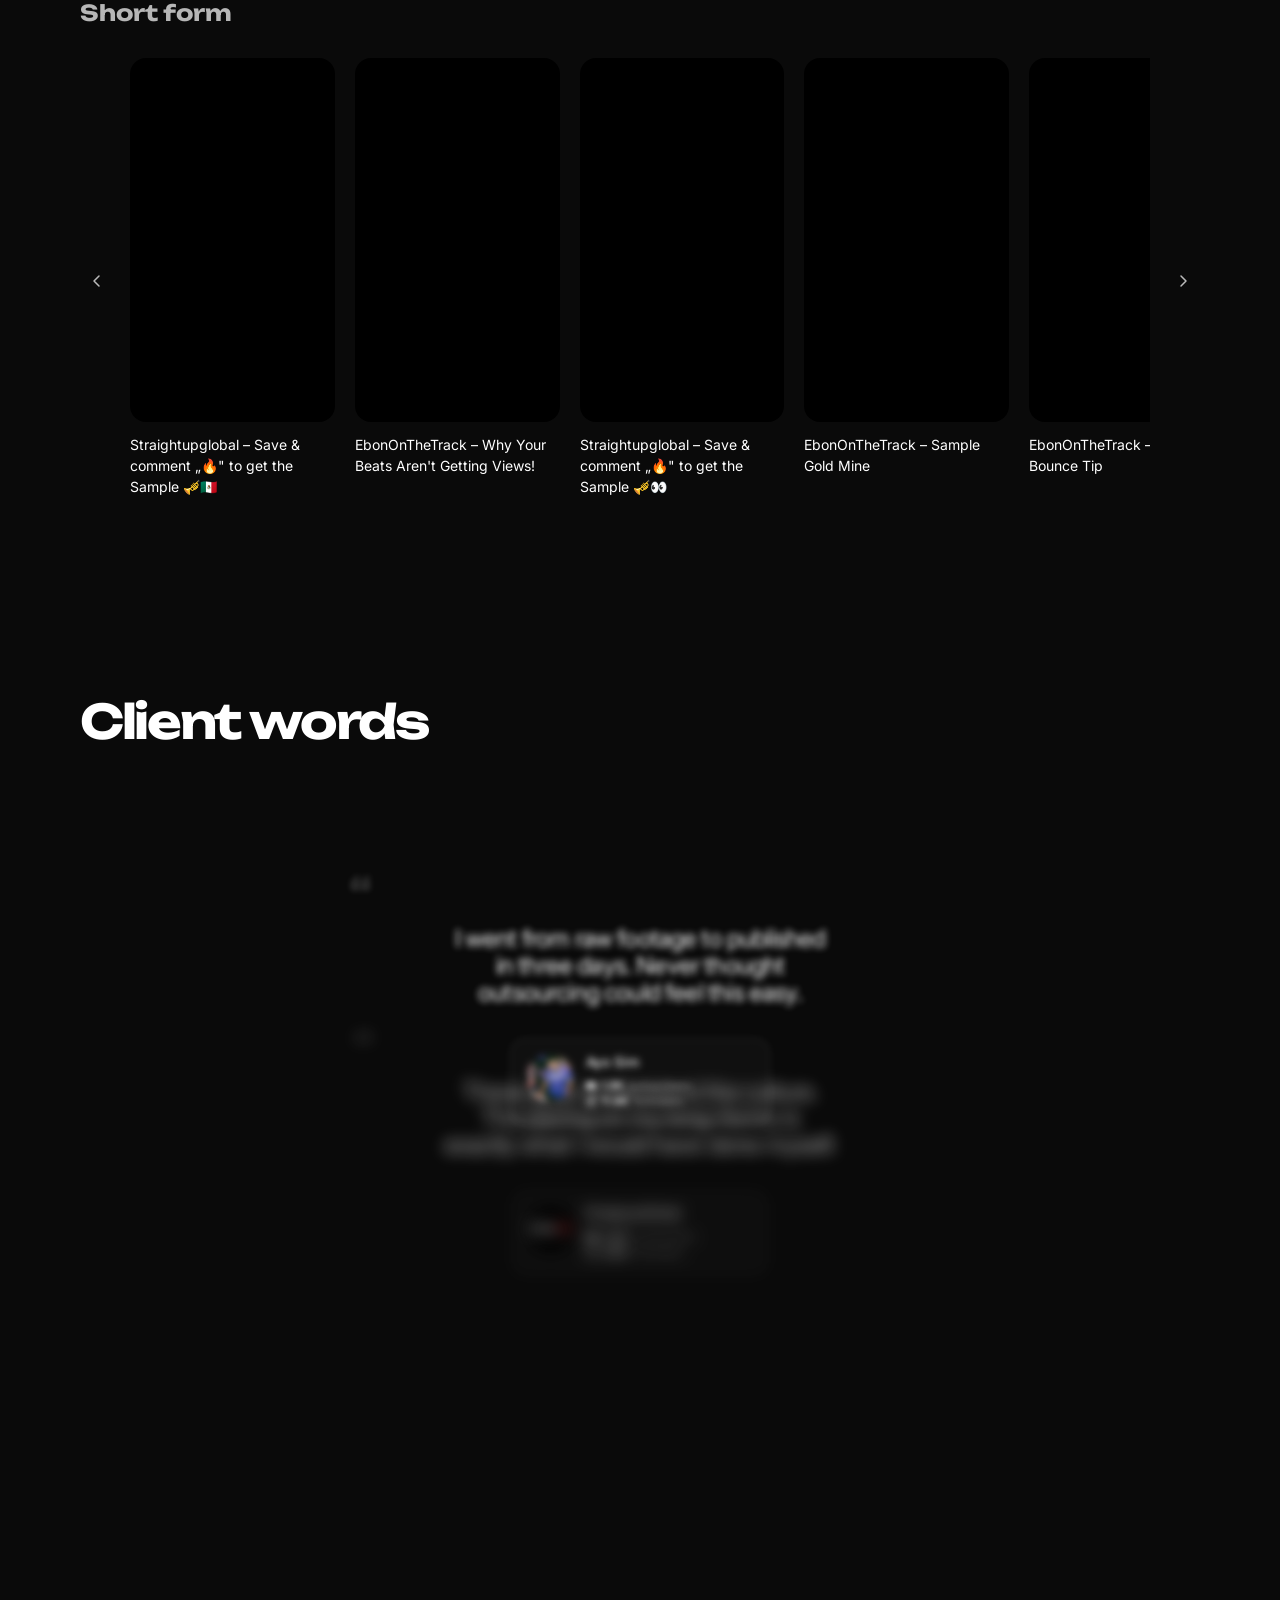
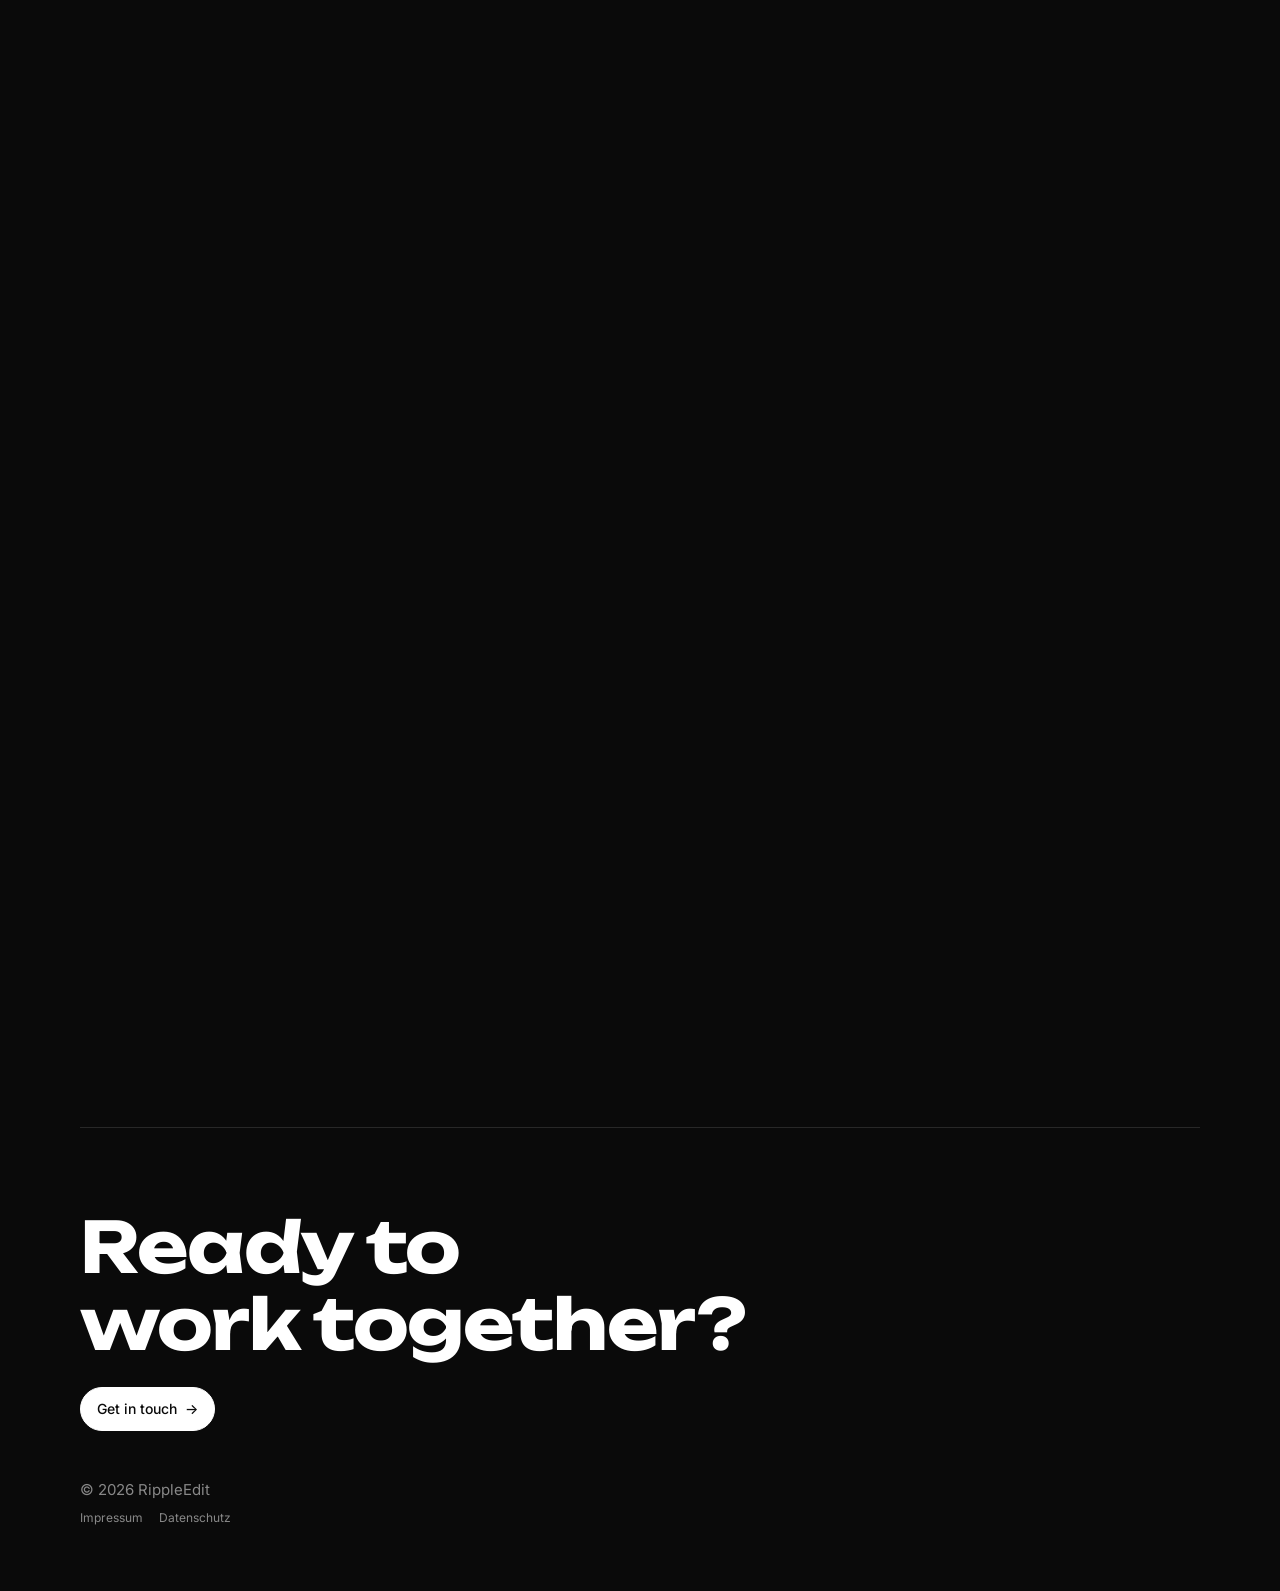
==== commit d9386b7a: "Revert marquee carousel and process GIFs Restore the original auto-scrolling trust carousel (clients" ====
--- a/index.html
+++ b/index.html
@@ -73,102 +73,20 @@
             </div>
             <div class="hero-trust">
               <p class="hero-trust-label">Worked with</p>
-              <div class="trust-showcase">
-
-                <div class="trust-featured">
-                  <a class="trust-card trust-card--link" href="https://www.instagram.com/producergrind/" target="_blank" rel="noopener noreferrer" aria-label="Open ProducerGrind Instagram profile">
-                    <div class="trust-avatar" aria-hidden="true"><img src="assets/trust/producergrind.jpg" alt="" aria-hidden="true" /></div>
-                    <div class="trust-card-body">
-                      <p class="trust-name">ProducerGrind</p>
-                      <div class="trust-stats">
-                        <span class="trust-stat"><img class="trust-icon" src="assets/icons/youtube.svg" alt="" aria-hidden="true" /><span class="trust-stat-num">244K</span><span class="trust-stat-label">subscribers</span></span>
-                        <span class="trust-stat"><img class="trust-icon" src="assets/icons/instagram.svg" alt="" aria-hidden="true" /><span class="trust-stat-num">286K</span><span class="trust-stat-label">followers</span></span>
-                      </div>
-                    </div>
-                  </a>
-                  <a class="trust-card trust-card--link" href="https://www.instagram.com/macshooter49/" target="_blank" rel="noopener noreferrer" aria-label="Open MACSHOOTER Instagram profile">
-                    <div class="trust-avatar" aria-hidden="true"><img src="assets/trust/macshooter.jpg" alt="" aria-hidden="true" /></div>
-                    <div class="trust-card-body">
-                      <p class="trust-name">MACSHOOTER</p>
-                      <div class="trust-stats">
-                        <span class="trust-stat"><img class="trust-icon" src="assets/icons/youtube.svg" alt="" aria-hidden="true" /><span class="trust-stat-num">67.9K</span><span class="trust-stat-label">subscribers</span></span>
-                        <span class="trust-stat"><img class="trust-icon" src="assets/icons/instagram.svg" alt="" aria-hidden="true" /><span class="trust-stat-num">48.6K</span><span class="trust-stat-label">followers</span></span>
-                      </div>
-                    </div>
-                  </a>
-                  <a class="trust-card trust-card--link" href="https://www.instagram.com/nilewaves/" target="_blank" rel="noopener noreferrer" aria-label="Open Nile Waves Instagram profile">
-                    <div class="trust-avatar" aria-hidden="true"><img src="assets/trust/nile-waves.jpg" alt="" aria-hidden="true" /></div>
-                    <div class="trust-card-body">
-                      <p class="trust-name">Nile Waves</p>
-                      <div class="trust-stats">
-                        <span class="trust-stat"><img class="trust-icon" src="assets/icons/youtube.svg" alt="" aria-hidden="true" /><span class="trust-stat-num">66.6K</span><span class="trust-stat-label">subscribers</span></span>
-                        <span class="trust-stat"><img class="trust-icon" src="assets/icons/instagram.svg" alt="" aria-hidden="true" /><span class="trust-stat-num">18K</span><span class="trust-stat-label">followers</span></span>
-                      </div>
-                    </div>
-                  </a>
-                </div>
-
-                <div class="trust-grid">
-                  <a class="trust-card trust-card--link" href="https://www.instagram.com/prodbytbdigital/" target="_blank" rel="noopener noreferrer" aria-label="Open TB Digital Instagram profile">
-                    <div class="trust-avatar" aria-hidden="true"><img src="assets/trust/tb-digital.jpg" alt="" aria-hidden="true" /></div>
-                    <div class="trust-card-body">
-                      <p class="trust-name">TB Digital</p>
-                      <div class="trust-stats">
-                        <span class="trust-stat"><img class="trust-icon" src="assets/icons/youtube.svg" alt="" aria-hidden="true" /><span class="trust-stat-num">23K</span><span class="trust-stat-label">subscribers</span></span>
-                        <span class="trust-stat"><img class="trust-icon" src="assets/icons/instagram.svg" alt="" aria-hidden="true" /><span class="trust-stat-num">27.7K</span><span class="trust-stat-label">followers</span></span>
-                      </div>
-                    </div>
-                  </a>
-                  <a class="trust-card trust-card--link" href="https://www.instagram.com/ebononthetrack/" target="_blank" rel="noopener noreferrer" aria-label="Open EbonOnTheTrack Instagram profile">
-                    <div class="trust-avatar" aria-hidden="true"><img src="assets/trust/ebon-on-the-track.jpg" alt="" aria-hidden="true" /></div>
-                    <div class="trust-card-body">
-                      <p class="trust-name">EbonOnTheTrack</p>
-                      <div class="trust-stats">
-                        <span class="trust-stat"><img class="trust-icon" src="assets/icons/youtube.svg" alt="" aria-hidden="true" /><span class="trust-stat-num">23.9K</span><span class="trust-stat-label">subscribers</span></span>
-                        <span class="trust-stat"><img class="trust-icon" src="assets/icons/instagram.svg" alt="" aria-hidden="true" /><span class="trust-stat-num">16.3K</span><span class="trust-stat-label">followers</span></span>
-                      </div>
-                    </div>
-                  </a>
-                  <a class="trust-card trust-card--link" href="https://www.instagram.com/legacybeats/" target="_blank" rel="noopener noreferrer" aria-label="Open Legacy Beats Instagram profile">
-                    <div class="trust-avatar" aria-hidden="true"><img src="assets/trust/legacy-beats.jpg" alt="" aria-hidden="true" /></div>
-                    <div class="trust-card-body">
-                      <p class="trust-name">Legacy Beats</p>
-                      <div class="trust-stats">
-                        <span class="trust-stat"><img class="trust-icon" src="assets/icons/instagram.svg" alt="" aria-hidden="true" /><span class="trust-stat-num">39.6K</span><span class="trust-stat-label">followers</span></span>
-                      </div>
-                    </div>
-                  </a>
-                  <a class="trust-card trust-card--link" href="https://www.instagram.com/prodjuko/" target="_blank" rel="noopener noreferrer" aria-label="Open Juko Instagram profile">
-                    <div class="trust-avatar" aria-hidden="true"><img src="assets/trust/juko.jpg" alt="" aria-hidden="true" /></div>
-                    <div class="trust-card-body">
-                      <p class="trust-name">Juko</p>
-                      <div class="trust-stats">
-                        <span class="trust-stat"><img class="trust-icon" src="assets/icons/instagram.svg" alt="" aria-hidden="true" /><span class="trust-stat-num">18K</span><span class="trust-stat-label">followers</span></span>
-                      </div>
-                    </div>
-                  </a>
-                  <a class="trust-card trust-card--link" href="https://www.instagram.com/1ayosim/" target="_blank" rel="noopener noreferrer" aria-label="Open Ayo Sim Instagram profile">
-                    <div class="trust-avatar" aria-hidden="true"><img src="assets/trust/ayo-sim.jpg" alt="" aria-hidden="true" /></div>
-                    <div class="trust-card-body">
-                      <p class="trust-name">Ayo Sim</p>
-                      <div class="trust-stats">
-                        <span class="trust-stat"><img class="trust-icon" src="assets/icons/youtube.svg" alt="" aria-hidden="true" /><span class="trust-stat-num">1.9K</span><span class="trust-stat-label">subscribers</span></span>
-                        <span class="trust-stat"><img class="trust-icon" src="assets/icons/instagram.svg" alt="" aria-hidden="true" /><span class="trust-stat-num">11.6K</span><span class="trust-stat-label">followers</span></span>
-                      </div>
-                    </div>
-                  </a>
-                  <a class="trust-card trust-card--link" href="https://www.instagram.com/prodantar_/" target="_blank" rel="noopener noreferrer" aria-label="Open Antar Instagram profile">
-                    <div class="trust-avatar" aria-hidden="true"><img src="assets/trust/big-antar.jpg" alt="" aria-hidden="true" /></div>
-                    <div class="trust-card-body">
-                      <p class="trust-name">Antar</p>
-                      <div class="trust-stats">
-                        <span class="trust-stat"><img class="trust-icon" src="assets/icons/youtube.svg" alt="" aria-hidden="true" /><span class="trust-stat-num">500</span><span class="trust-stat-label">subscribers</span></span>
-                        <span class="trust-stat"><img class="trust-icon" src="assets/icons/instagram.svg" alt="" aria-hidden="true" /><span class="trust-stat-num">7.8K</span><span class="trust-stat-label">followers</span></span>
-                      </div>
-                    </div>
-                  </a>
-                </div>
-
+              <div class="clients-marquee">
+                <button class="clients-nav clients-nav--prev" type="button" aria-label="Scroll producers left">
+                  <svg class="clients-nav-icon" width="18" height="18" viewBox="0 0 18 18" fill="none" aria-hidden="true">
+                    <path d="M11 4L6 9l5 5" stroke="currentColor" stroke-width="1.5" stroke-linecap="round" stroke-linejoin="round" />
+                  </svg>
+                </button>
+
+                <div class="clients-strip" tabindex="0" aria-label="Producer carousel"></div>
+
+                <button class="clients-nav clients-nav--next" type="button" aria-label="Scroll producers right">
+                  <svg class="clients-nav-icon" width="18" height="18" viewBox="0 0 18 18" fill="none" aria-hidden="true">
+                    <path d="M7 4l5 5-5 5" stroke="currentColor" stroke-width="1.5" stroke-linecap="round" stroke-linejoin="round" />
+                  </svg>
+                </button>
               </div>
             </div>
 
@@ -211,9 +129,6 @@
                   <div class="process-content">
                     <h3><svg width="18" height="18" viewBox="0 0 24 24" fill="none" stroke="currentColor" stroke-width="1.75" stroke-linecap="round" stroke-linejoin="round" aria-hidden="true"><path d="M21 15v4a2 2 0 0 1-2 2H5a2 2 0 0 1-2-2v-4"/><polyline points="17 8 12 3 7 8"/><line x1="12" x2="12" y1="3" y2="15"/></svg>Ingest</h3>
                     <p>Drop your raw footage, audio stems, and any notes into our shared folder. That's the only thing you do.</p>
-                    <div class="process-step-media">
-                      <img src="assets/gifs/ingest.gif" alt="Dragging files into a shared folder" class="process-gif" loading="lazy" decoding="async" />
-                    </div>
                   </div>
                 </article>
 
@@ -225,9 +140,6 @@
                   <div class="process-content">
                     <h3><svg width="18" height="18" viewBox="0 0 24 24" fill="none" stroke="currentColor" stroke-width="1.75" stroke-linecap="round" stroke-linejoin="round" aria-hidden="true"><path d="M20.2 6 3 11l-.9-2.4c-.3-1.1.3-2.2 1.3-2.5l13.5-4c1.1-.3 2.2.3 2.5 1.3Z"/><path d="m6.2 5.3 3.1 3.9"/><path d="m12.4 3.4 3.1 3.8"/><path d="M3 11h18v8a2 2 0 0 1-2 2H5a2 2 0 0 1-2-2Z"/></svg>Edit</h3>
                     <p>Full editing pass — pacing, transitions, motion graphics, music, sound design, and subtitles. Short form clips and custom thumbnails available as add-ons.</p>
-                    <div class="process-step-media">
-                      <img src="assets/gifs/edit.gif" alt="Video editing timeline with clips being cut and arranged" class="process-gif" loading="lazy" decoding="async" />
-                    </div>
                   </div>
                 </article>
 
@@ -239,9 +151,6 @@
                   <div class="process-content">
                     <h3><svg width="18" height="18" viewBox="0 0 24 24" fill="none" stroke="currentColor" stroke-width="1.75" stroke-linecap="round" stroke-linejoin="round" aria-hidden="true"><path d="M2 12s3-7 10-7 10 7 10 7-3 7-10 7-10-7-10-7Z"/><circle cx="12" cy="12" r="3"/></svg>Review</h3>
                     <p>Watch the cut and leave your feedback. We handle revisions until you're happy — no nickel-and-diming.</p>
-                    <div class="process-step-media">
-                      <img src="assets/gifs/review.gif" alt="Watching and annotating a video review" class="process-gif" loading="lazy" decoding="async" />
-                    </div>
                   </div>
                 </article>
 
@@ -252,9 +161,6 @@
                   <div class="process-content">
                     <h3><svg width="18" height="18" viewBox="0 0 24 24" fill="none" stroke="currentColor" stroke-width="1.75" stroke-linecap="round" stroke-linejoin="round" aria-hidden="true"><path d="M16.5 9.4 7.55 4.24"/><path d="M21 16V8a2 2 0 0 0-1-1.73l-7-4a2 2 0 0 0-2 0l-7 4A2 2 0 0 0 3 8v8a2 2 0 0 0 1 1.73l7 4a2 2 0 0 0 2 0l7-4A2 2 0 0 0 21 16z"/><polyline points="3.29 7 12 12 20.71 7"/><line x1="12" x2="12" y1="22" y2="12"/></svg>Delivery</h3>
                     <p>Final files exported in the exact format you need — YouTube, Reels, Shorts, or all three. Ready to upload, no extra steps.</p>
-                    <div class="process-step-media">
-                      <img src="assets/gifs/delivery.gif" alt="Final video files ready for delivery" class="process-gif" loading="lazy" decoding="async" />
-                    </div>
                   </div>
                 </article>
 
--- a/css/hero.css
+++ b/css/hero.css
@@ -209,31 +209,6 @@
   text-transform: none;
   color: rgba(255, 255, 255, 0.4);
   padding-left: 0;
-}
-
-.trust-showcase {
-  display: flex;
-  flex-direction: column;
-  gap: var(--space-4);
-  padding: var(--space-2) 0 var(--space-4);
-}
-
-.trust-featured {
-  display: flex;
-  justify-content: center;
-  gap: var(--space-4);
-  flex-wrap: wrap;
-}
-
-.trust-featured .trust-card {
-  width: 300px;
-}
-
-.trust-grid {
-  display: flex;
-  justify-content: center;
-  flex-wrap: wrap;
-  gap: var(--space-3);
 }
 
 .clients-marquee {
--- a/css/sections.css
+++ b/css/sections.css
@@ -1,16 +1,5 @@
 .section-heading {
   margin-bottom: var(--space-10);
-}
-
-.process-step-media {
-  margin-top: var(--space-4);
-}
-
-.process-gif {
-  width: 100%;
-  max-width: 420px;
-  border-radius: var(--radius-media);
-  display: block;
 }
 
 .section-heading h2 {
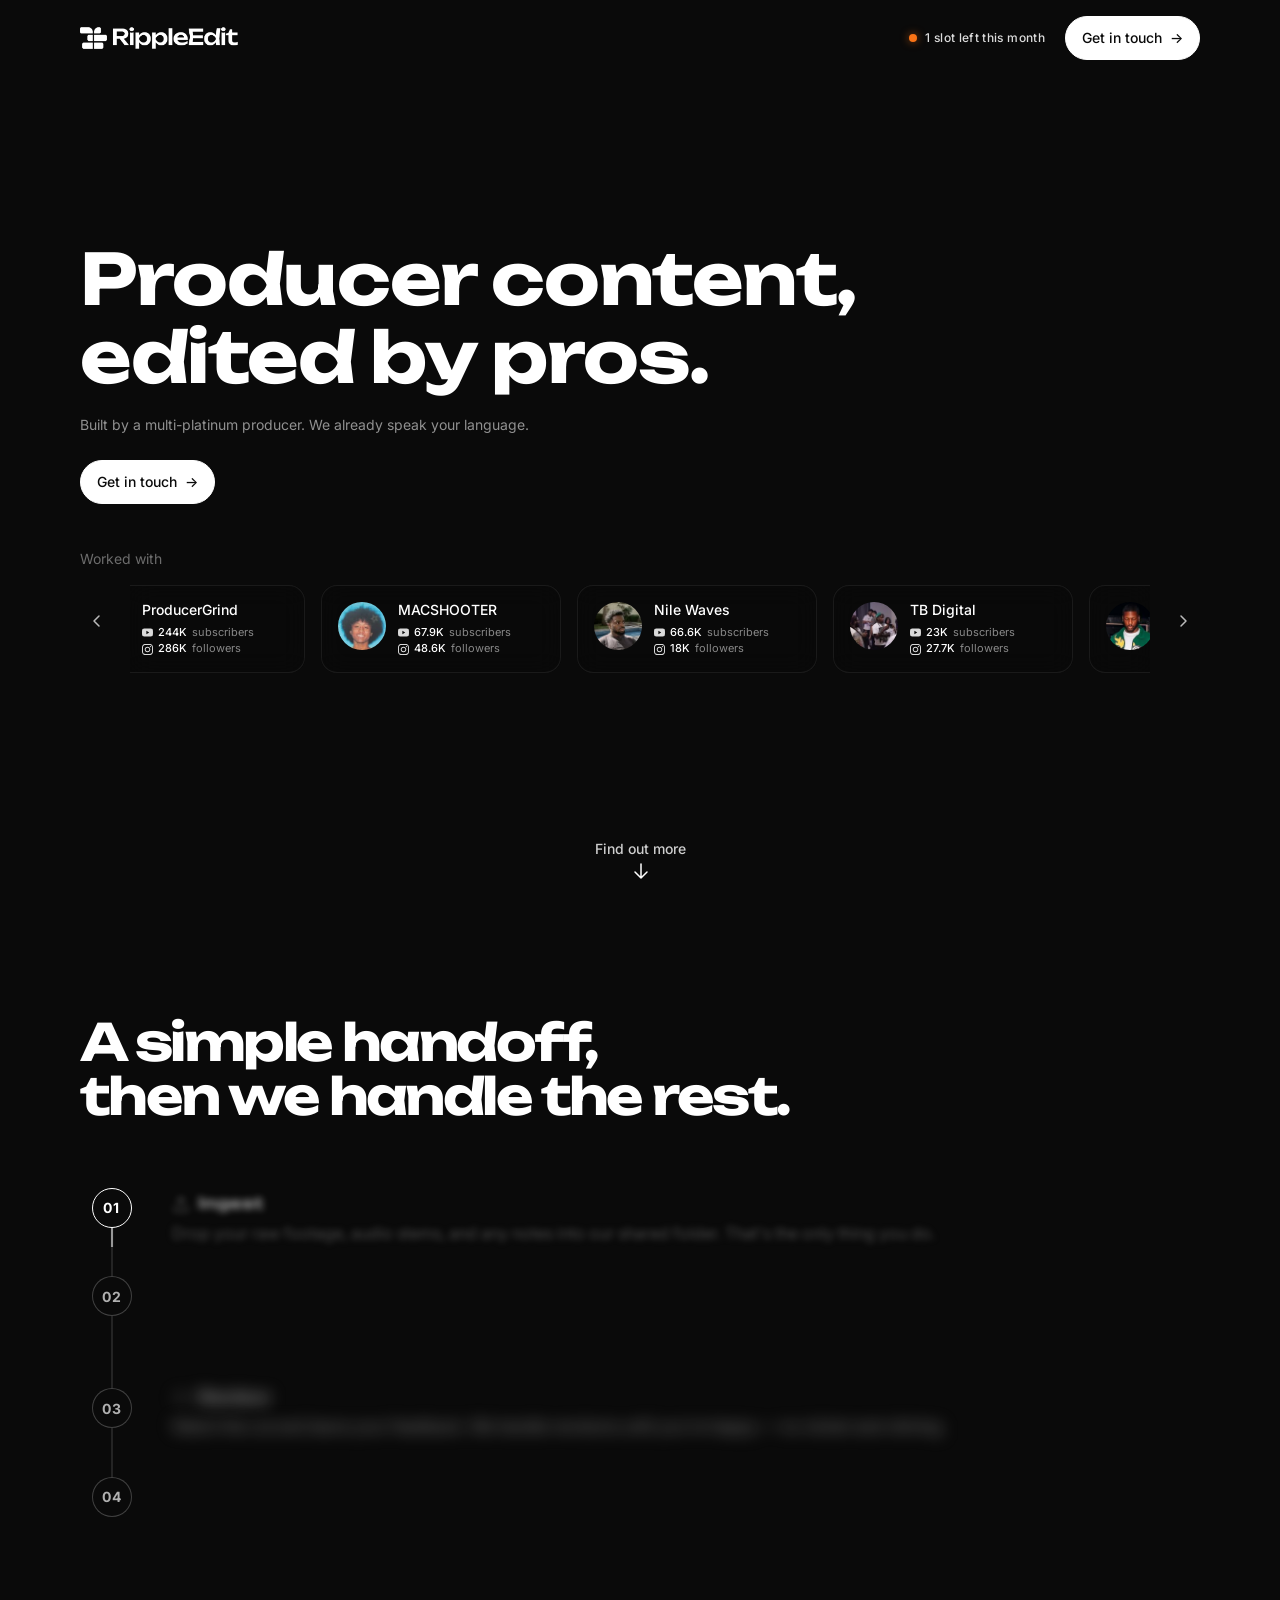
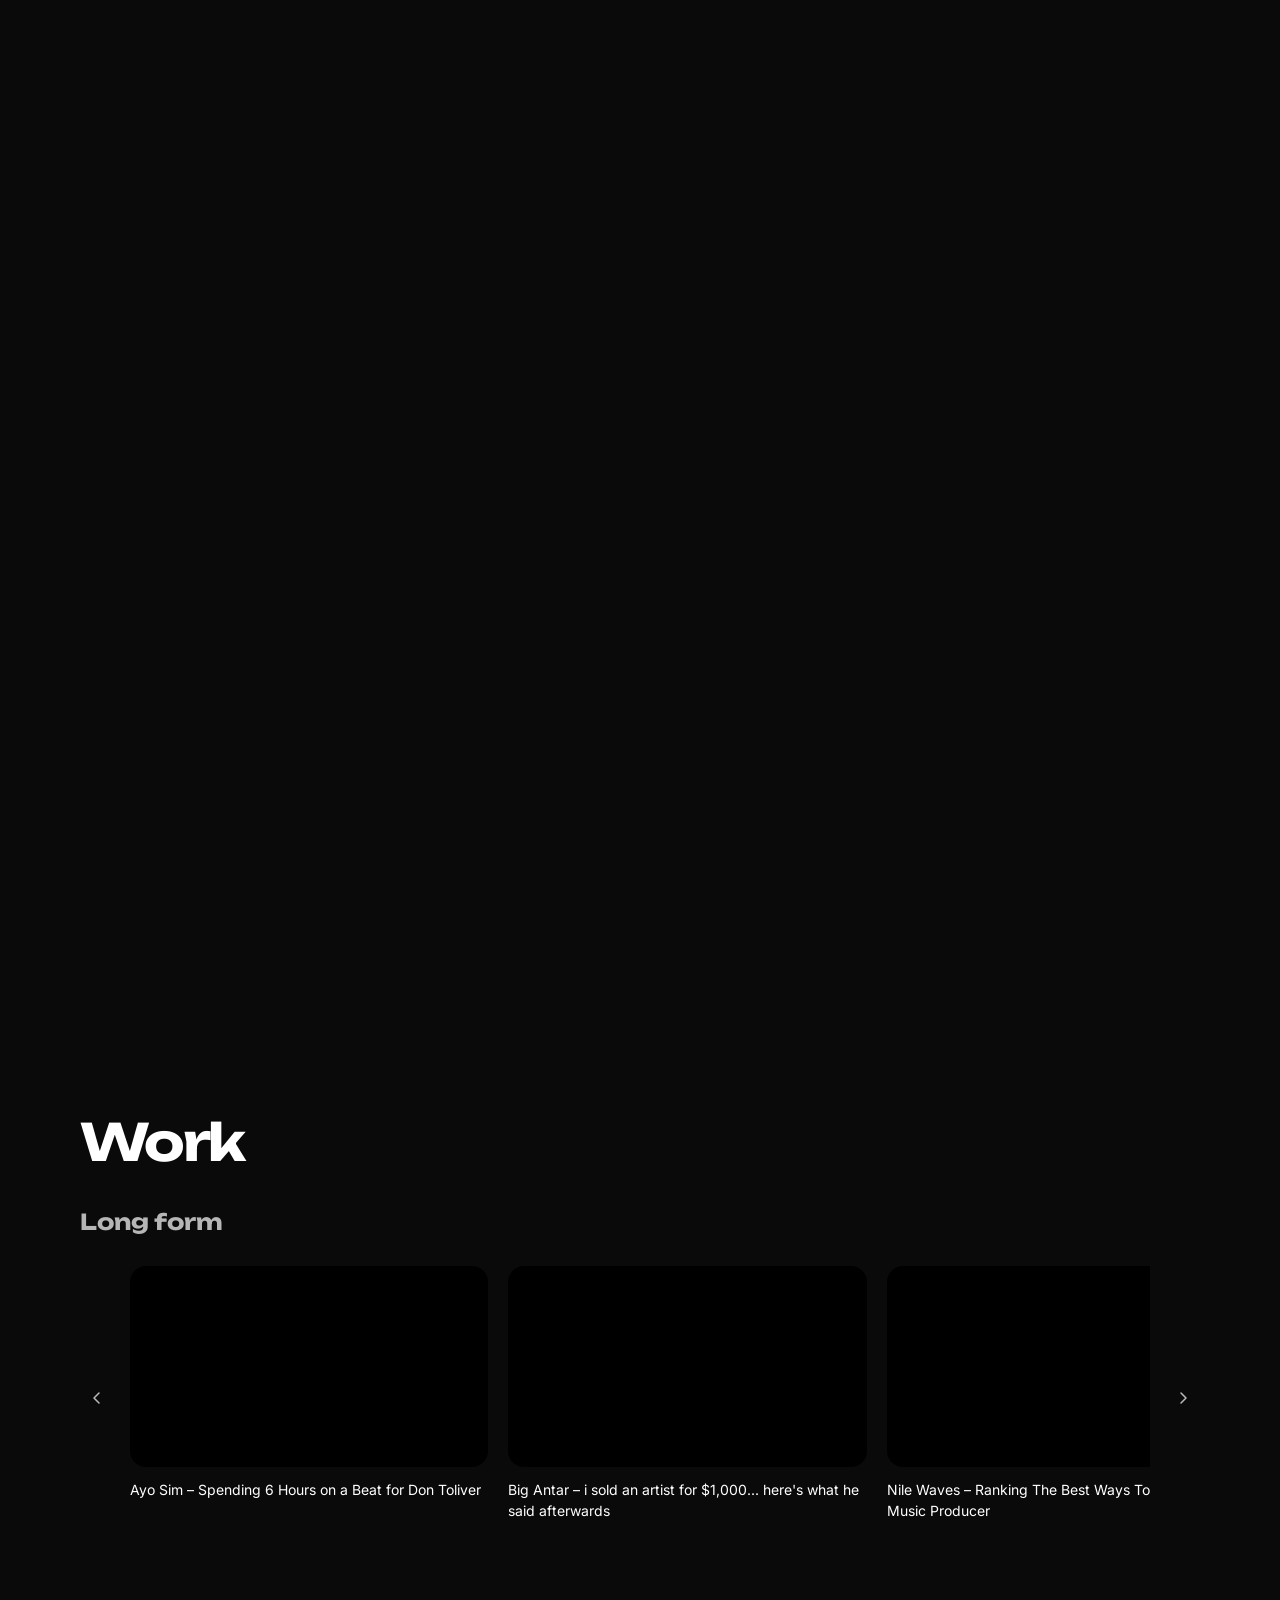
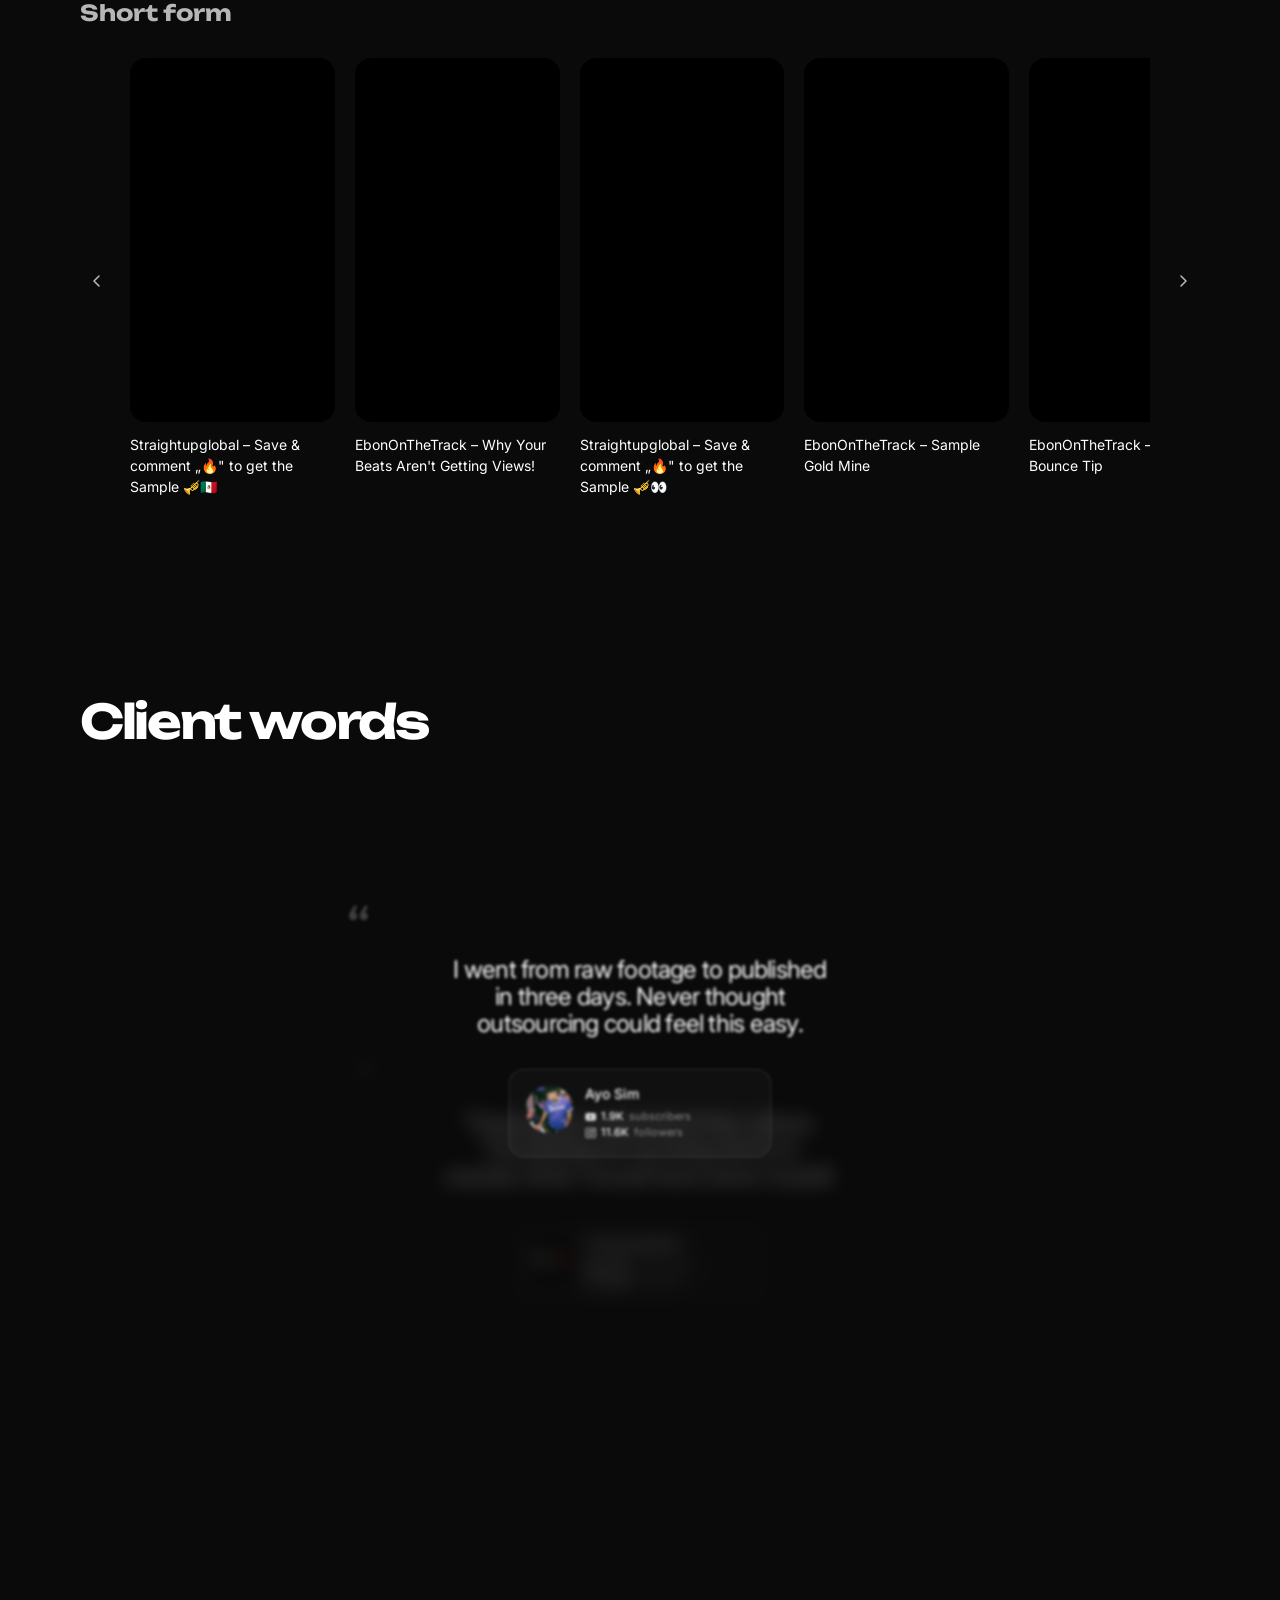
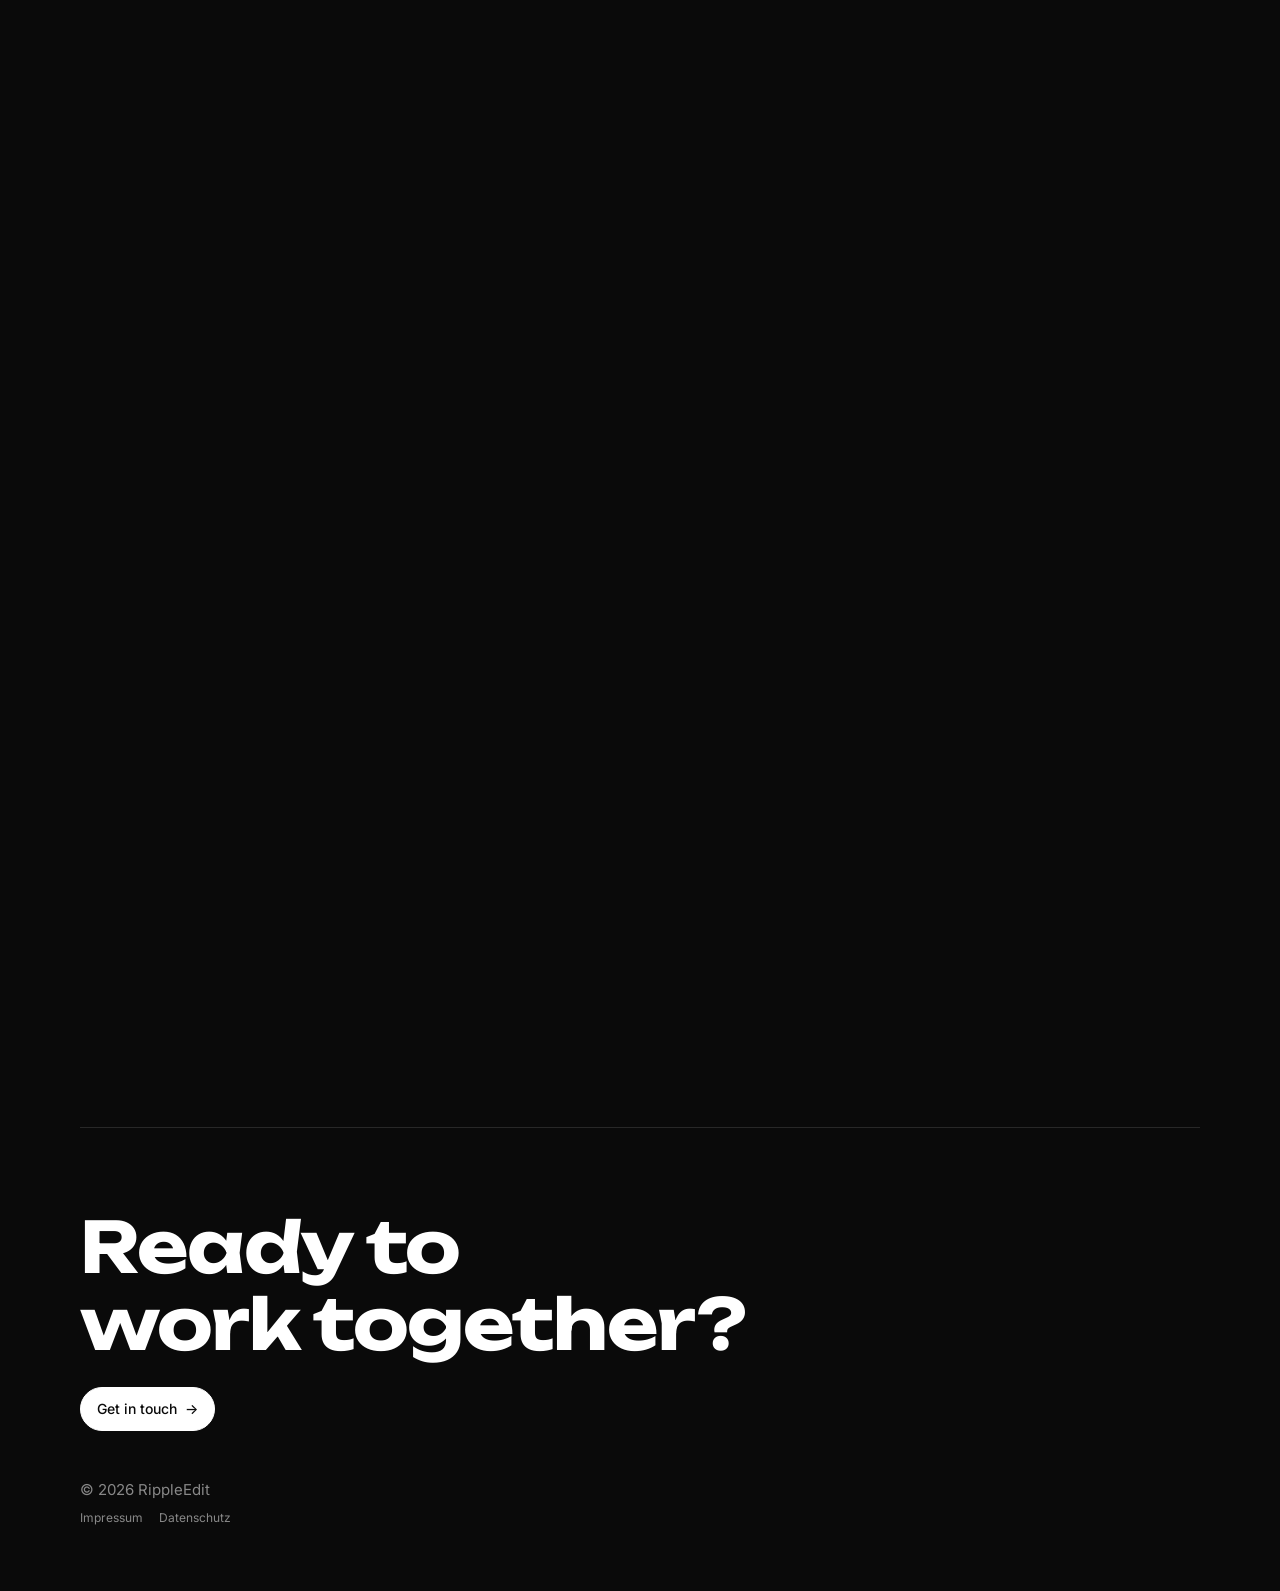
==== commit f69f8653: "Update hero subtitle copy and font size "Built by a multi-platinum producer. We already speak your l" ====
--- a/index.html
+++ b/index.html
@@ -66,7 +66,7 @@
                 <span class="hero-title-line hero-title-line--nowrap">Producer content,</span>
                 <span class="hero-title-line">edited by pros.</span>
               </h1>
-              <p class="hero-subtitle">Built by music producers. We already speak your language.</p>
+              <p class="hero-subtitle">Built by a multi-platinum producer. We already speak your language.</p>
               <a class="button button--primary" href="contact.html">
                 Get in touch <span aria-hidden="true">→</span>
               </a>
--- a/css/hero.css
+++ b/css/hero.css
@@ -186,7 +186,7 @@
 .hero-subtitle {
   margin: 0;
   color: rgba(255, 255, 255, 0.55);
-  font-size: clamp(1rem, 1.7vw, 1.45rem);
+  font-size: var(--font-size-body);
   line-height: 1.45;
   font-weight: var(--font-weight-normal);
   max-width: 46rem;
